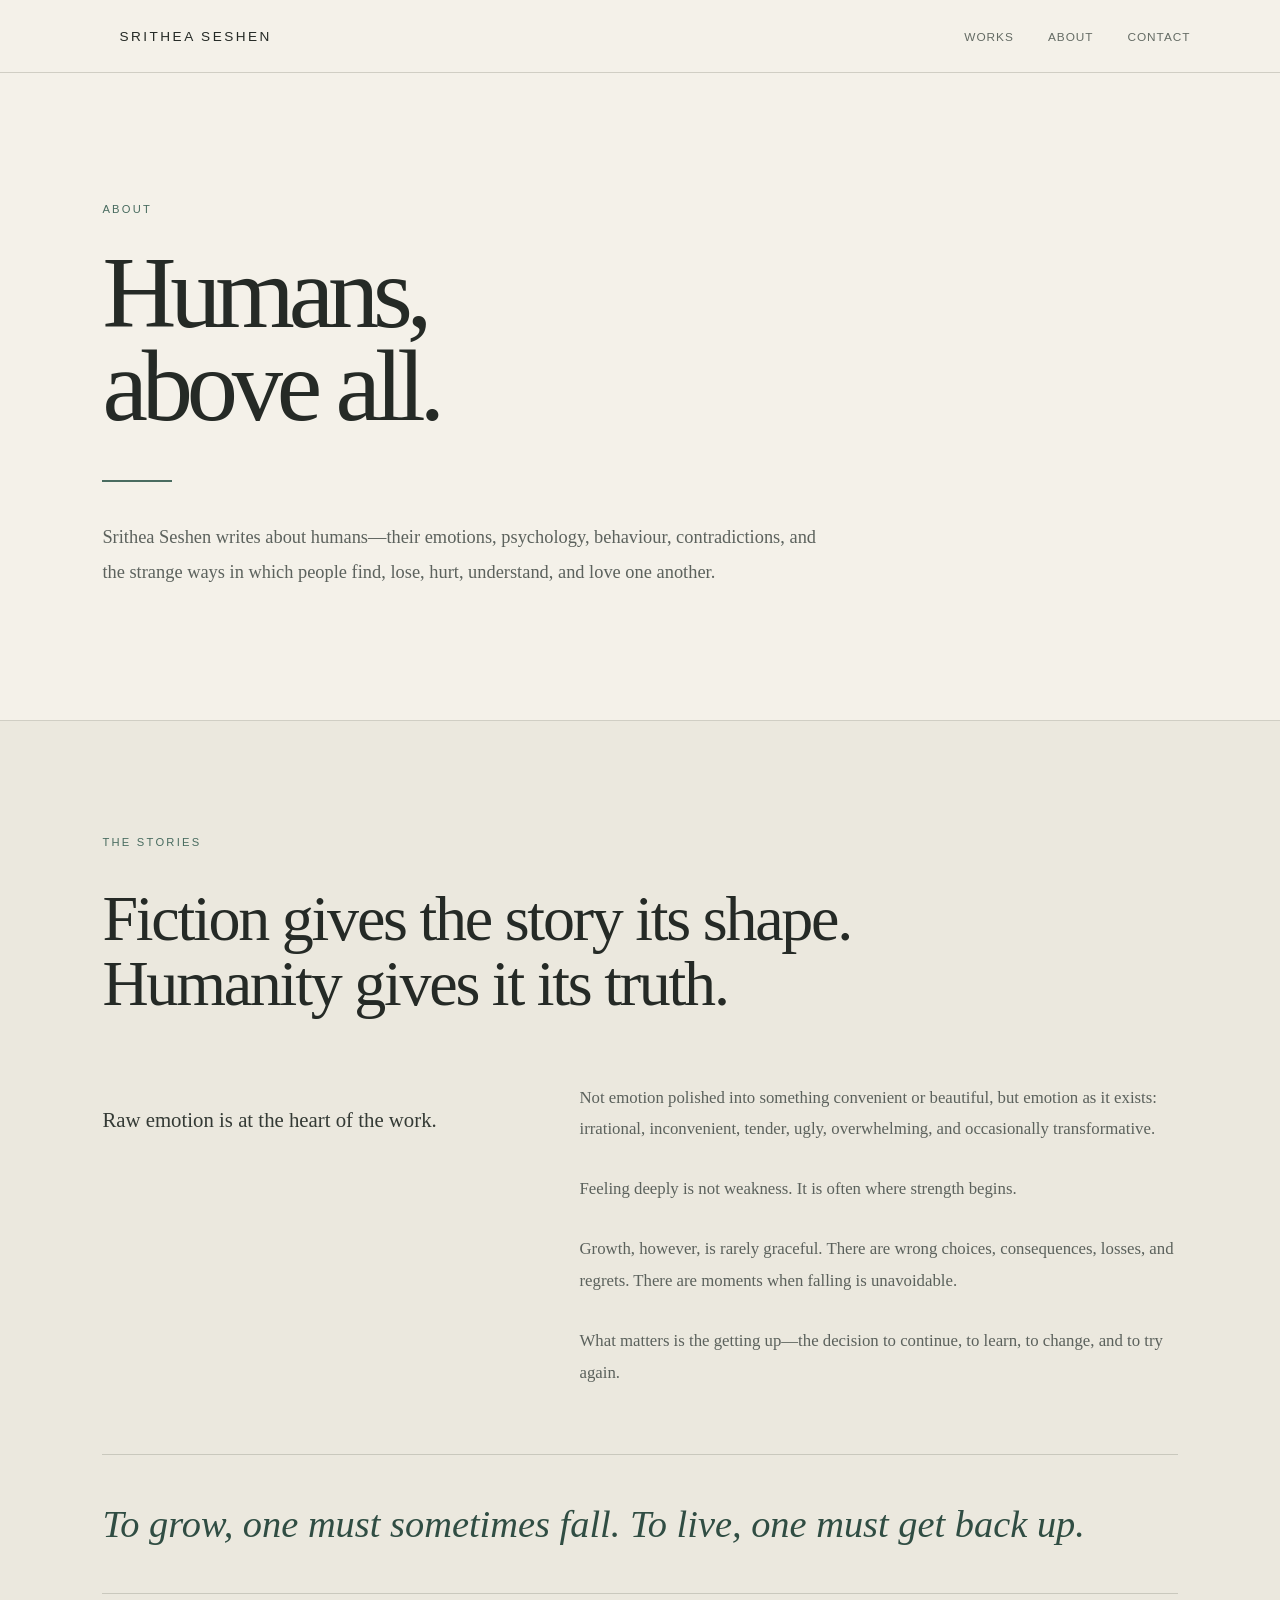
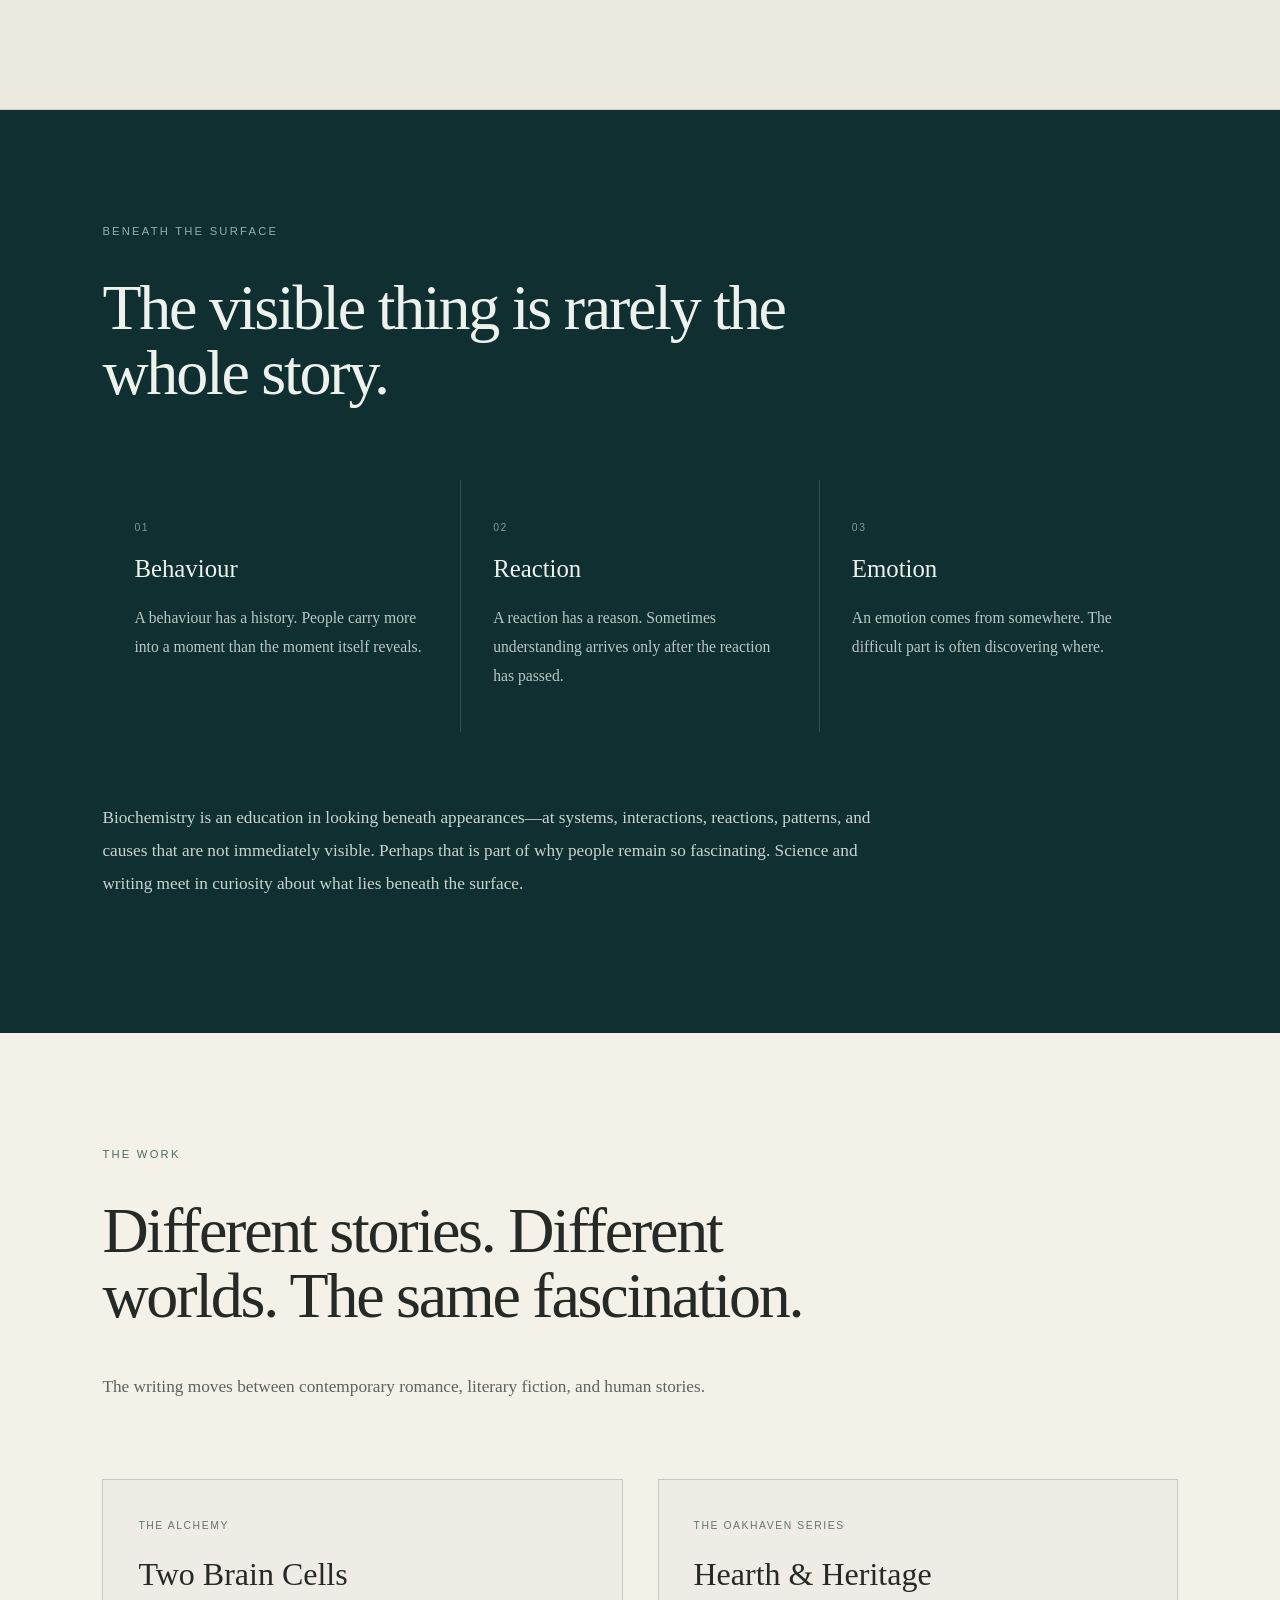
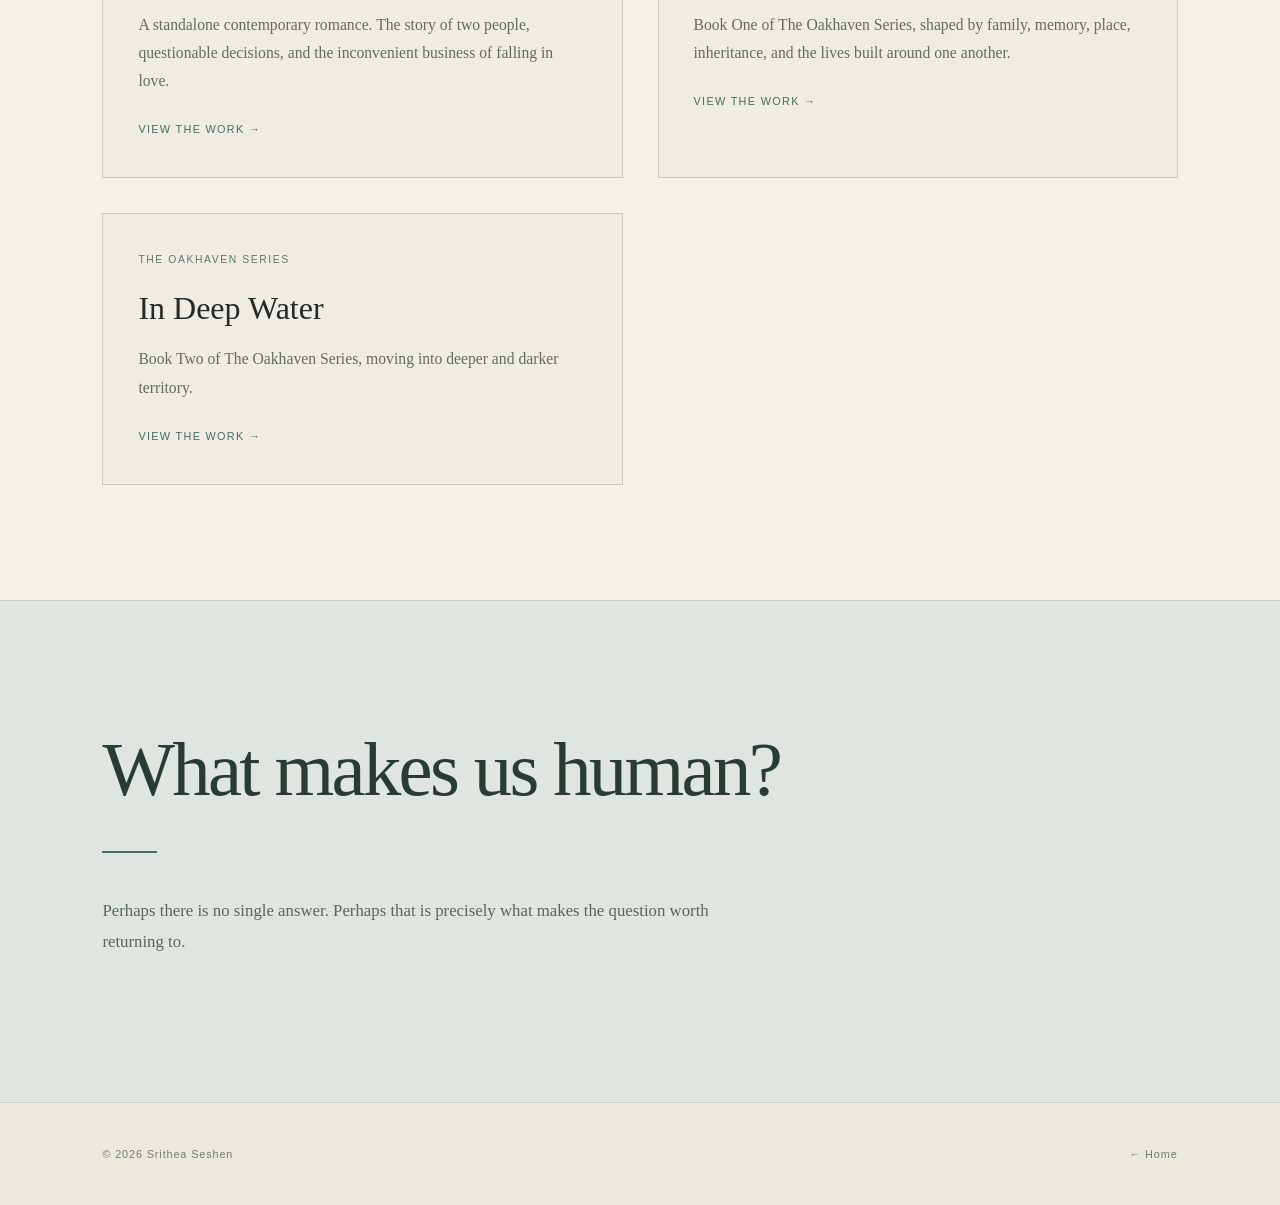
==== about.html @ bc5114ca "Create about.html" ====
<!DOCTYPE html>
<html lang="en">

<head>

    <meta charset="UTF-8">

    <meta
        name="viewport"
        content="width=device-width, initial-scale=1.0"
    >

    <title>About — Srithea Seshen</title>

    <meta
        name="description"
        content="About Srithea Seshen — writing about humans, emotion, psychology, behaviour, and the stories beneath the surface."
    >

    <style>

        * {
            box-sizing: border-box;
        }


        html {
            scroll-behavior: smooth;
        }


        body {
            margin: 0;

            background: #f4f1e9;

            color: #252a26;

            font-family:
                Georgia,
                "Times New Roman",
                serif;
        }


        a {
            color: inherit;
        }



        /* =========================
           NAVIGATION
        ========================= */

        nav {

            padding:
                27px 7%;

            display:
                flex;

            justify-content:
                space-between;

            align-items:
                center;

            border-bottom:
                1px solid #d0cec4;

            background:
                #f4f1e9;

            position:
                relative;

            z-index:
                10;
        }


        .logo {

            font-family:
                Arial,
                Helvetica,
                sans-serif;

            font-size:
                0.85rem;

            letter-spacing:
                0.18em;

            text-transform:
                uppercase;

            text-decoration:
                none;

            color:
                #252a26;
        }


        nav a {

            margin-left:
                30px;

            font-family:
                Arial,
                Helvetica,
                sans-serif;

            font-size:
                0.74rem;

            letter-spacing:
                0.08em;

            text-transform:
                uppercase;

            text-decoration:
                none;

            color:
                #646b64;

            transition:
                color 0.25s ease;
        }


        nav a:hover {

            color:
                #315c50;
        }



        /* =========================
           INTRODUCTION
        ========================= */

        .intro {

            min-height:
                72vh;

            display:
                flex;

            align-items:
                center;

            padding:
                100px 8%;

            border-bottom:
                1px solid #d0cec4;
        }


        .intro-inner {

            max-width:
                1050px;
        }


        .eyebrow {

            margin:
                0 0 32px;

            font-family:
                Arial,
                Helvetica,
                sans-serif;

            font-size:
                0.7rem;

            letter-spacing:
                0.2em;

            text-transform:
                uppercase;

            color:
                #496c60;
        }


        h1 {

            margin:
                0;

            max-width:
                950px;

            font-size:
                clamp(
                    4rem,
                    8vw,
                    8rem
                );

            line-height:
                0.9;

            font-weight:
                400;

            letter-spacing:
                -0.06em;

            color:
                #252a26;
        }


        .intro-rule {

            width:
                70px;

            height:
                2px;

            margin:
                48px 0 38px;

            background:
                #496c60;
        }


        .intro-text {

            max-width:
                720px;

            margin:
                0;

            font-size:
                1.15rem;

            line-height:
                1.9;

            color:
                #5c625d;
        }



        /* =========================
           GENERAL SECTIONS
        ========================= */

        section {

            padding:
                115px 8%;
        }


        .section-label {

            margin-bottom:
                38px;

            font-family:
                Arial,
                Helvetica,
                sans-serif;

            font-size:
                0.7rem;

            letter-spacing:
                0.2em;

            text-transform:
                uppercase;

            color:
                #496c60;
        }


        section h2 {

            margin:
                0;

            max-width:
                800px;

            font-size:
                clamp(
                    2.4rem,
                    5vw,
                    4.8rem
                );

            line-height:
                1.02;

            font-weight:
                400;

            letter-spacing:
                -0.035em;
        }



        /* =========================
           THE STORIES
        ========================= */

        .stories {

            background:
                #ebe8de;

            border-bottom:
                1px solid #d0cec4;
        }


        .stories-grid {

            display:
                grid;

            grid-template-columns:
                0.75fr 1.25fr;

            gap:
                11%;

            margin-top:
                65px;
        }


        .stories-lead {

            font-size:
                1.3rem;

            line-height:
                1.7;

            color:
                #343a35;
        }


        .stories-body p {

            max-width:
                700px;

            margin:
                0 0 28px;

            font-size:
                1.05rem;

            line-height:
                1.9;

            color:
                #5b615c;
        }


        .stories-body p:last-child {

            margin-bottom:
                0;
        }


        .statement {

            margin-top:
                65px;

            padding:
                45px 0;

            border-top:
                1px solid #c9c8bd;

            border-bottom:
                1px solid #c9c8bd;

            font-size:
                clamp(
                    1.8rem,
                    3vw,
                    3rem
                );

            line-height:
                1.25;

            font-style:
                italic;

            color:
                #304d43;
        }



        /* =========================
           BENEATH THE SURFACE
        ========================= */

        .surface {

            background:
                #102f31;

            color:
                #e9efea;
        }


        .surface .section-label {

            color:
                #8fb3a9;
        }


        .surface h2 {

            color:
                #edf2ed;
        }


        .surface-grid {

            display:
                grid;

            grid-template-columns:
                repeat(
                    3,
                    1fr
                );

            gap:
                1px;

            margin-top:
                75px;

            background:
                #315352;
        }


        .surface-card {

            padding:
                42px 32px;

            background:
                #102f31;
        }


        .surface-number {

            display:
                block;

            margin-bottom:
                22px;

            font-family:
                Arial,
                Helvetica,
                sans-serif;

            font-size:
                0.65rem;

            letter-spacing:
                0.15em;

            color:
                #789d95;
        }


        .surface-card h3 {

            margin:
                0 0 20px;

            font-size:
                1.55rem;

            font-weight:
                400;

            color:
                #edf2ed;
        }


        .surface-card p {

            margin:
                0;

            font-size:
                0.98rem;

            line-height:
                1.85;

            color:
                #b8c8c4;
        }


        .surface-conclusion {

            max-width:
                800px;

            margin-top:
                70px;

            font-size:
                1.08rem;

            line-height:
                1.9;

            color:
                #c8d4d1;
        }



        /* =========================
           THE WORK
        ========================= */

        .work {

            background:
                #f4f1e9;
        }


        .work-intro {

            max-width:
                720px;

            margin-top:
                42px;

            font-size:
                1.08rem;

            line-height:
                1.9;

            color:
                #5c625d;
        }


        .work-grid {

            display:
                grid;

            grid-template-columns:
                repeat(
                    2,
                    1fr
                );

            gap:
                35px;

            margin-top:
                75px;
        }


        .work-card {

            padding:
                40px 35px;

            border:
                1px solid #cbc9be;

            background:
                #eeece4;

            transition:
                transform 0.3s ease,
                border-color 0.3s ease;
        }


        .work-card:hover {

            transform:
                translateY(-3px);

            border-color:
                #82978d;
        }


        .work-card .label {

            margin-bottom:
                25px;

            font-family:
                Arial,
                Helvetica,
                sans-serif;

            font-size:
                0.65rem;

            letter-spacing:
                0.15em;

            text-transform:
                uppercase;

            color:
                #60776e;
        }


        .work-card h3 {

            margin:
                0 0 18px;

            font-size:
                2rem;

            font-weight:
                400;
        }


        .work-card p {

            margin:
                0;

            font-size:
                0.98rem;

            line-height:
                1.8;

            color:
                #656a64;
        }


        .work-card a {

            display:
                inline-block;

            margin-top:
                28px;

            font-family:
                Arial,
                Helvetica,
                sans-serif;

            font-size:
                0.68rem;

            letter-spacing:
                0.12em;

            text-transform:
                uppercase;

            text-decoration:
                none;

            color:
                #496c60;

            transition:
                color 0.25s ease;
        }


        .work-card a:hover {

            color:
                #253e36;
        }



        /* =========================
           CLOSING
        ========================= */

        .closing {

            padding:
                130px 8% 145px;

            background:
                #dfe5df;

            border-top:
                1px solid #c8cec7;
        }


        .closing-inner {

            max-width:
                900px;
        }


        .closing h2 {

            font-size:
                clamp(
                    2.7rem,
                    6vw,
                    5.7rem
                );

            color:
                #293b33;
        }


        .closing-rule {

            width:
                55px;

            height:
                2px;

            margin:
                42px 0;
            
            background:
                #496c60;
        }


        .closing p {

            max-width:
                650px;

            margin:
                0;

            font-size:
                1.05rem;

            line-height:
                1.85;

            color:
                #59655e;
        }



        /* =========================
           FOOTER
        ========================= */

        footer {

            padding:
                45px 8%;

            display:
                flex;

            justify-content:
                space-between;

            align-items:
                center;

            border-top:
                1px solid #c8cec7;

            background:
                #ebe8de;

            font-family:
                Arial,
                Helvetica,
                sans-serif;

            font-size:
                0.68rem;

            letter-spacing:
                0.08em;

            color:
                #747a73;
        }


        footer a {

            text-decoration:
                none;

            color:
                #747a73;

            transition:
                color 0.25s ease;
        }


        footer a:hover {

            color:
                #315c50;
        }



        /* =========================
           MOBILE
        ========================= */

        @media (max-width: 850px) {

            nav {

                padding:
                    23px 6%;
            }


            nav a {

                margin-left:
                    15px;

                font-size:
                    0.68rem;
            }


            .intro {

                min-height:
                    65vh;

                padding:
                    80px 7%;
            }


            section {

                padding:
                    85px 7%;
            }


            .stories-grid {

                grid-template-columns:
                    1fr;

                gap:
                    45px;

                margin-top:
                    50px;
            }


            .surface-grid {

                grid-template-columns:
                    1fr;
            }


            .surface-card {

                padding:
                    35px 28px;
            }


            .work-grid {

                grid-template-columns:
                    1fr;

                margin-top:
                    55px;
            }


            .closing {

                padding:
                    90px 7% 100px;
            }


            footer {

                padding:
                    35px 7%;

                flex-direction:
                    column;

                align-items:
                    flex-start;

                gap:
                    12px;
            }
        }


        @media (max-width: 520px) {

            nav {

                flex-direction:
                    column;

                align-items:
                    flex-start;

                gap:
                    18px;
            }


            nav div:last-child {

                display:
                    flex;

                flex-wrap:
                    wrap;

                gap:
                    12px;
            }


            nav a {

                margin-left:
                    0;

                margin-right:
                    12px;
            }


            h1 {

                font-size:
                    clamp(
                        3.8rem,
                        16vw,
                        6rem
                    );
            }


            .statement {

                font-size:
                    1.65rem;
            }
        }

    </style>

</head>


<body>


    <!-- NAVIGATION -->

    <nav>

        <a
            class="logo"
            href="index.html"
        >
            Srithea Seshen
        </a>


        <div>

            <a href="index.html#works">
                Works
            </a>

            <a href="about.html">
                About
            </a>

            <a href="index.html#contact">
                Contact
            </a>

        </div>

    </nav>



    <main>


        <!-- INTRODUCTION -->

        <section class="intro">

            <div class="intro-inner">

                <p class="eyebrow">
                    About
                </p>


                <h1>
                    Humans,<br>
                    above all.
                </h1>


                <div class="intro-rule"></div>


                <p class="intro-text">
                    Srithea Seshen writes about humans—their
                    emotions, psychology, behaviour, contradictions,
                    and the strange ways in which people find,
                    lose, hurt, understand, and love one another.
                </p>

            </div>

        </section>



        <!-- THE STORIES -->

        <section class="stories">

            <div class="section-label">
                The Stories
            </div>


            <h2>
                Fiction gives the story
                its shape. Humanity gives
                it its truth.
            </h2>


            <div class="stories-grid">


                <div class="stories-lead">

                    <p>
                        Raw emotion is at the heart
                        of the work.
                    </p>

                </div>


                <div class="stories-body">

                    <p>
                        Not emotion polished into something
                        convenient or beautiful, but emotion
                        as it exists: irrational, inconvenient,
                        tender, ugly, overwhelming, and
                        occasionally transformative.
                    </p>


                    <p>
                        Feeling deeply is not weakness.
                        It is often where strength begins.
                    </p>


                    <p>
                        Growth, however, is rarely graceful.
                        There are wrong choices, consequences,
                        losses, and regrets. There are moments
                        when falling is unavoidable.
                    </p>


                    <p>
                        What matters is the getting up—the
                        decision to continue, to learn, to change,
                        and to try again.
                    </p>

                </div>

            </div>


            <div class="statement">

                To grow, one must sometimes fall.
                To live, one must get back up.

            </div>

        </section>



        <!-- BENEATH THE SURFACE -->

        <section class="surface">

            <div class="section-label">
                Beneath the Surface
            </div>


            <h2>
                The visible thing is rarely
                the whole story.
            </h2>


            <div class="surface-grid">


                <div class="surface-card">

                    <span class="surface-number">
                        01
                    </span>


                    <h3>
                        Behaviour
                    </h3>


                    <p>
                        A behaviour has a history.
                        People carry more into a moment
                        than the moment itself reveals.
                    </p>

                </div>



                <div class="surface-card">

                    <span class="surface-number">
                        02
                    </span>


                    <h3>
                        Reaction
                    </h3>


                    <p>
                        A reaction has a reason.
                        Sometimes understanding arrives
                        only after the reaction has passed.
                    </p>

                </div>



                <div class="surface-card">

                    <span class="surface-number">
                        03
                    </span>


                    <h3>
                        Emotion
                    </h3>


                    <p>
                        An emotion comes from somewhere.
                        The difficult part is often discovering
                        where.
                    </p>

                </div>

            </div>


            <p class="surface-conclusion">

                Biochemistry is an education in looking beneath
                appearances—at systems, interactions, reactions,
                patterns, and causes that are not immediately visible.
                Perhaps that is part of why people remain so fascinating.

                Science and writing meet in curiosity about what lies
                beneath the surface.

            </p>

        </section>



        <!-- THE WORK -->

        <section class="work">

            <div class="section-label">
                The Work
            </div>


            <h2>
                Different stories.
                Different worlds.
                The same fascination.
            </h2>


            <p class="work-intro">

                The writing moves between contemporary romance,
                literary fiction, and human stories.

            </p>


            <div class="work-grid">


                <article class="work-card">

                    <div class="label">
                        The Alchemy
                    </div>


                    <h3>
                        Two Brain Cells
                    </h3>


                    <p>
                        A standalone contemporary romance.
                        The story of two people, questionable
                        decisions, and the inconvenient business
                        of falling in love.
                    </p>


                    <a href="two-brain-cells.html">
                        View the work →
                    </a>

                </article>



                <article class="work-card">

                    <div class="label">
                        The Oakhaven Series
                    </div>


                    <h3>
                        Hearth &amp; Heritage
                    </h3>


                    <p>
                        Book One of The Oakhaven Series,
                        shaped by family, memory, place,
                        inheritance, and the lives built
                        around one another.
                    </p>


                    <a href="hearth-and-heritage.html">
                        View the work →
                    </a>

                </article>



                <article class="work-card">

                    <div class="label">
                        The Oakhaven Series
                    </div>


                    <h3>
                        In Deep Water
                    </h3>


                    <p>
                        Book Two of The Oakhaven Series,
                        moving into deeper and darker
                        territory.
                    </p>


                    <a href="in-deep-water.html">
                        View the work →
                    </a>

                </article>


            </div>

        </section>



        <!-- CLOSING -->

        <section class="closing">

            <div class="closing-inner">

                <h2>
                    What makes us human?
                </h2>


                <div class="closing-rule"></div>


                <p>
                    Perhaps there is no single answer.
                    Perhaps that is precisely what makes
                    the question worth returning to.
                </p>

            </div>

        </section>

    </main>



    <!-- FOOTER -->

    <footer>

        <span>
            © 2026 Srithea Seshen
        </span>


        <a href="index.html">
            ← Home
        </a>

    </footer>


</body>

</html>
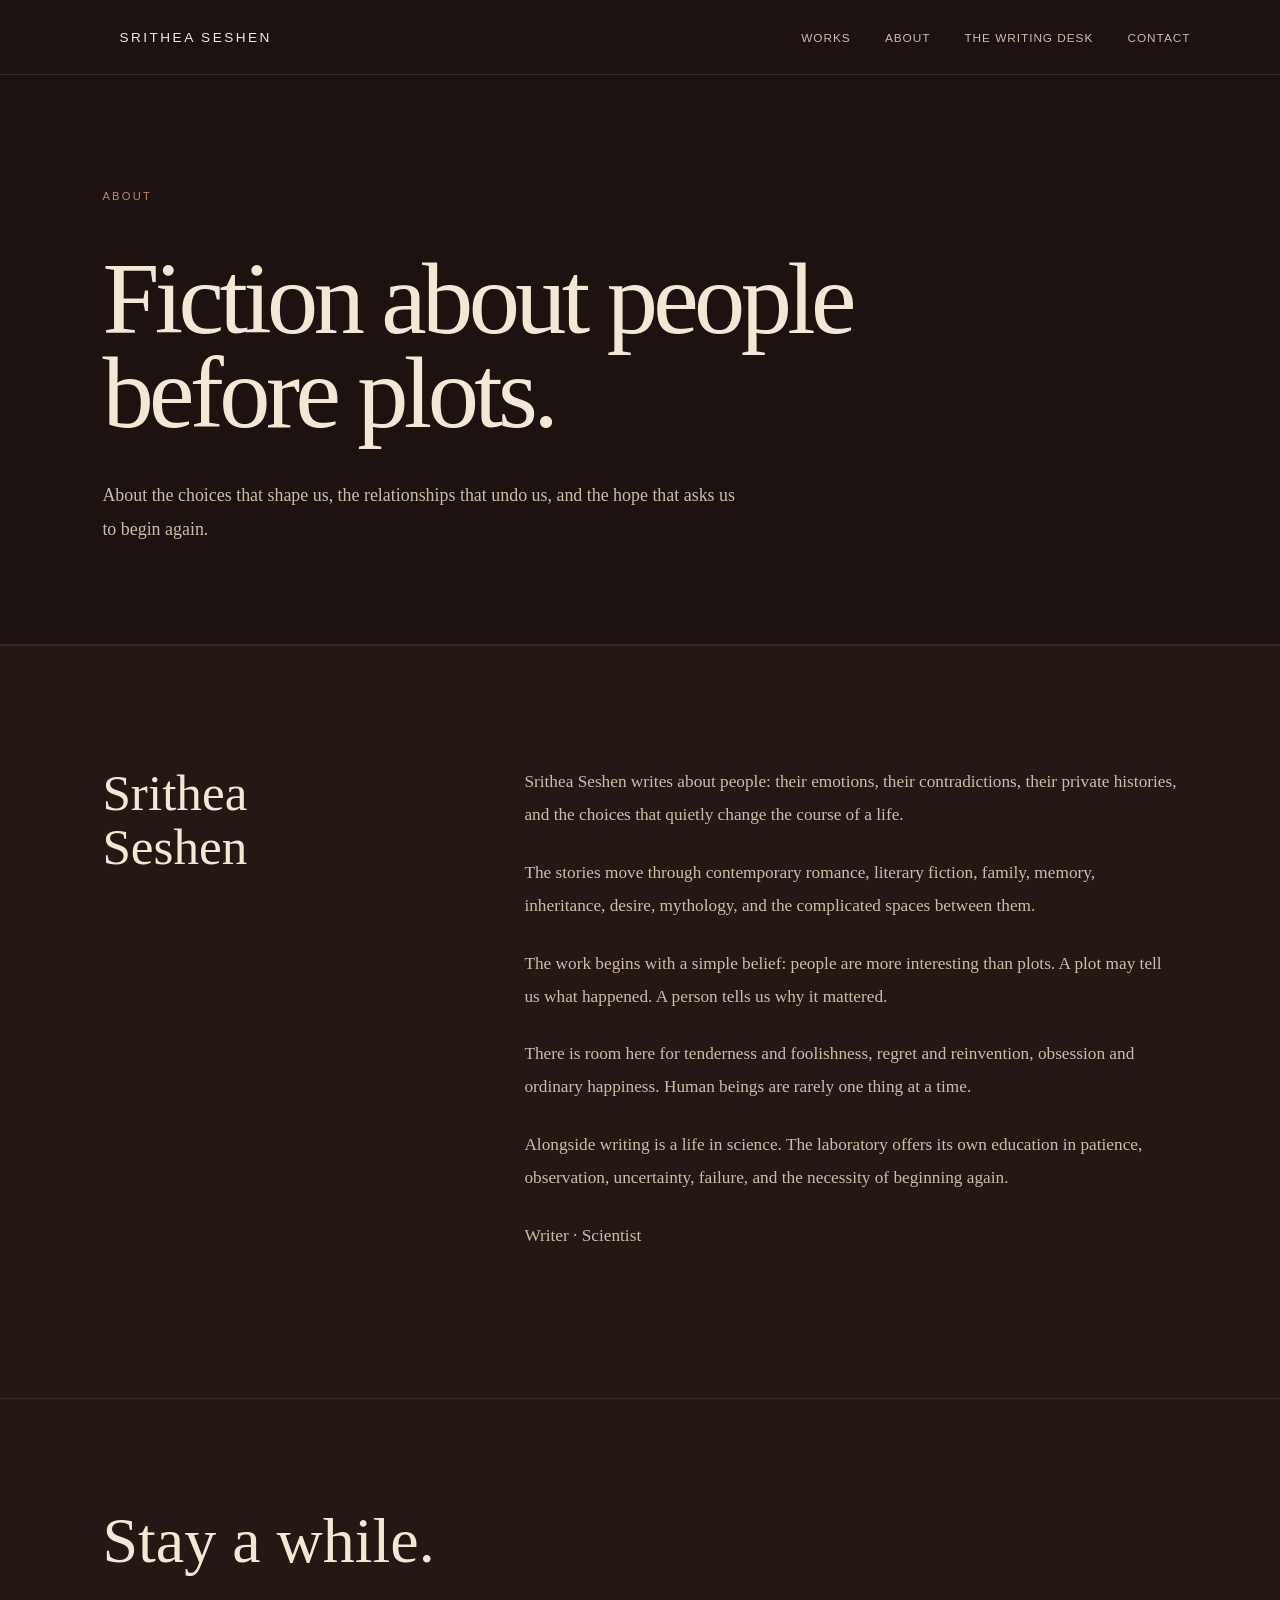
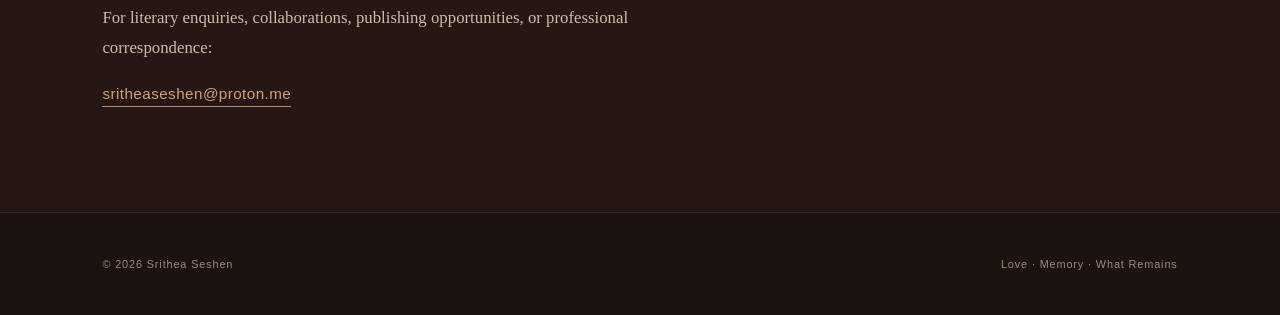
==== commit 0b6d5456: "Update about.html" ====
--- a/about.html
+++ b/about.html
@@ -10,1021 +10,17 @@
         content="width=device-width, initial-scale=1.0"
     >
 
-    <title>About — Srithea Seshen</title>
+    <title>About · Srithea Seshen</title>
 
     <meta
         name="description"
-        content="About Srithea Seshen — writing about humans, emotion, psychology, behaviour, and the stories beneath the surface."
+        content="About Srithea Seshen — writer and scientist interested in people, emotions, relationships, memory, and the stories we make from them."
     >
 
-    <style>
-
-        * {
-            box-sizing: border-box;
-        }
-
-
-        html {
-            scroll-behavior: smooth;
-        }
-
-
-        body {
-            margin: 0;
-
-            background: #f4f1e9;
-
-            color: #252a26;
-
-            font-family:
-                Georgia,
-                "Times New Roman",
-                serif;
-        }
-
-
-        a {
-            color: inherit;
-        }
-
-
-
-        /* =========================
-           NAVIGATION
-        ========================= */
-
-        nav {
-
-            padding:
-                27px 7%;
-
-            display:
-                flex;
-
-            justify-content:
-                space-between;
-
-            align-items:
-                center;
-
-            border-bottom:
-                1px solid #d0cec4;
-
-            background:
-                #f4f1e9;
-
-            position:
-                relative;
-
-            z-index:
-                10;
-        }
-
-
-        .logo {
-
-            font-family:
-                Arial,
-                Helvetica,
-                sans-serif;
-
-            font-size:
-                0.85rem;
-
-            letter-spacing:
-                0.18em;
-
-            text-transform:
-                uppercase;
-
-            text-decoration:
-                none;
-
-            color:
-                #252a26;
-        }
-
-
-        nav a {
-
-            margin-left:
-                30px;
-
-            font-family:
-                Arial,
-                Helvetica,
-                sans-serif;
-
-            font-size:
-                0.74rem;
-
-            letter-spacing:
-                0.08em;
-
-            text-transform:
-                uppercase;
-
-            text-decoration:
-                none;
-
-            color:
-                #646b64;
-
-            transition:
-                color 0.25s ease;
-        }
-
-
-        nav a:hover {
-
-            color:
-                #315c50;
-        }
-
-
-
-        /* =========================
-           INTRODUCTION
-        ========================= */
-
-        .intro {
-
-            min-height:
-                72vh;
-
-            display:
-                flex;
-
-            align-items:
-                center;
-
-            padding:
-                100px 8%;
-
-            border-bottom:
-                1px solid #d0cec4;
-        }
-
-
-        .intro-inner {
-
-            max-width:
-                1050px;
-        }
-
-
-        .eyebrow {
-
-            margin:
-                0 0 32px;
-
-            font-family:
-                Arial,
-                Helvetica,
-                sans-serif;
-
-            font-size:
-                0.7rem;
-
-            letter-spacing:
-                0.2em;
-
-            text-transform:
-                uppercase;
-
-            color:
-                #496c60;
-        }
-
-
-        h1 {
-
-            margin:
-                0;
-
-            max-width:
-                950px;
-
-            font-size:
-                clamp(
-                    4rem,
-                    8vw,
-                    8rem
-                );
-
-            line-height:
-                0.9;
-
-            font-weight:
-                400;
-
-            letter-spacing:
-                -0.06em;
-
-            color:
-                #252a26;
-        }
-
-
-        .intro-rule {
-
-            width:
-                70px;
-
-            height:
-                2px;
-
-            margin:
-                48px 0 38px;
-
-            background:
-                #496c60;
-        }
-
-
-        .intro-text {
-
-            max-width:
-                720px;
-
-            margin:
-                0;
-
-            font-size:
-                1.15rem;
-
-            line-height:
-                1.9;
-
-            color:
-                #5c625d;
-        }
-
-
-
-        /* =========================
-           GENERAL SECTIONS
-        ========================= */
-
-        section {
-
-            padding:
-                115px 8%;
-        }
-
-
-        .section-label {
-
-            margin-bottom:
-                38px;
-
-            font-family:
-                Arial,
-                Helvetica,
-                sans-serif;
-
-            font-size:
-                0.7rem;
-
-            letter-spacing:
-                0.2em;
-
-            text-transform:
-                uppercase;
-
-            color:
-                #496c60;
-        }
-
-
-        section h2 {
-
-            margin:
-                0;
-
-            max-width:
-                800px;
-
-            font-size:
-                clamp(
-                    2.4rem,
-                    5vw,
-                    4.8rem
-                );
-
-            line-height:
-                1.02;
-
-            font-weight:
-                400;
-
-            letter-spacing:
-                -0.035em;
-        }
-
-
-
-        /* =========================
-           THE STORIES
-        ========================= */
-
-        .stories {
-
-            background:
-                #ebe8de;
-
-            border-bottom:
-                1px solid #d0cec4;
-        }
-
-
-        .stories-grid {
-
-            display:
-                grid;
-
-            grid-template-columns:
-                0.75fr 1.25fr;
-
-            gap:
-                11%;
-
-            margin-top:
-                65px;
-        }
-
-
-        .stories-lead {
-
-            font-size:
-                1.3rem;
-
-            line-height:
-                1.7;
-
-            color:
-                #343a35;
-        }
-
-
-        .stories-body p {
-
-            max-width:
-                700px;
-
-            margin:
-                0 0 28px;
-
-            font-size:
-                1.05rem;
-
-            line-height:
-                1.9;
-
-            color:
-                #5b615c;
-        }
-
-
-        .stories-body p:last-child {
-
-            margin-bottom:
-                0;
-        }
-
-
-        .statement {
-
-            margin-top:
-                65px;
-
-            padding:
-                45px 0;
-
-            border-top:
-                1px solid #c9c8bd;
-
-            border-bottom:
-                1px solid #c9c8bd;
-
-            font-size:
-                clamp(
-                    1.8rem,
-                    3vw,
-                    3rem
-                );
-
-            line-height:
-                1.25;
-
-            font-style:
-                italic;
-
-            color:
-                #304d43;
-        }
-
-
-
-        /* =========================
-           BENEATH THE SURFACE
-        ========================= */
-
-        .surface {
-
-            background:
-                #102f31;
-
-            color:
-                #e9efea;
-        }
-
-
-        .surface .section-label {
-
-            color:
-                #8fb3a9;
-        }
-
-
-        .surface h2 {
-
-            color:
-                #edf2ed;
-        }
-
-
-        .surface-grid {
-
-            display:
-                grid;
-
-            grid-template-columns:
-                repeat(
-                    3,
-                    1fr
-                );
-
-            gap:
-                1px;
-
-            margin-top:
-                75px;
-
-            background:
-                #315352;
-        }
-
-
-        .surface-card {
-
-            padding:
-                42px 32px;
-
-            background:
-                #102f31;
-        }
-
-
-        .surface-number {
-
-            display:
-                block;
-
-            margin-bottom:
-                22px;
-
-            font-family:
-                Arial,
-                Helvetica,
-                sans-serif;
-
-            font-size:
-                0.65rem;
-
-            letter-spacing:
-                0.15em;
-
-            color:
-                #789d95;
-        }
-
-
-        .surface-card h3 {
-
-            margin:
-                0 0 20px;
-
-            font-size:
-                1.55rem;
-
-            font-weight:
-                400;
-
-            color:
-                #edf2ed;
-        }
-
-
-        .surface-card p {
-
-            margin:
-                0;
-
-            font-size:
-                0.98rem;
-
-            line-height:
-                1.85;
-
-            color:
-                #b8c8c4;
-        }
-
-
-        .surface-conclusion {
-
-            max-width:
-                800px;
-
-            margin-top:
-                70px;
-
-            font-size:
-                1.08rem;
-
-            line-height:
-                1.9;
-
-            color:
-                #c8d4d1;
-        }
-
-
-
-        /* =========================
-           THE WORK
-        ========================= */
-
-        .work {
-
-            background:
-                #f4f1e9;
-        }
-
-
-        .work-intro {
-
-            max-width:
-                720px;
-
-            margin-top:
-                42px;
-
-            font-size:
-                1.08rem;
-
-            line-height:
-                1.9;
-
-            color:
-                #5c625d;
-        }
-
-
-        .work-grid {
-
-            display:
-                grid;
-
-            grid-template-columns:
-                repeat(
-                    2,
-                    1fr
-                );
-
-            gap:
-                35px;
-
-            margin-top:
-                75px;
-        }
-
-
-        .work-card {
-
-            padding:
-                40px 35px;
-
-            border:
-                1px solid #cbc9be;
-
-            background:
-                #eeece4;
-
-            transition:
-                transform 0.3s ease,
-                border-color 0.3s ease;
-        }
-
-
-        .work-card:hover {
-
-            transform:
-                translateY(-3px);
-
-            border-color:
-                #82978d;
-        }
-
-
-        .work-card .label {
-
-            margin-bottom:
-                25px;
-
-            font-family:
-                Arial,
-                Helvetica,
-                sans-serif;
-
-            font-size:
-                0.65rem;
-
-            letter-spacing:
-                0.15em;
-
-            text-transform:
-                uppercase;
-
-            color:
-                #60776e;
-        }
-
-
-        .work-card h3 {
-
-            margin:
-                0 0 18px;
-
-            font-size:
-                2rem;
-
-            font-weight:
-                400;
-        }
-
-
-        .work-card p {
-
-            margin:
-                0;
-
-            font-size:
-                0.98rem;
-
-            line-height:
-                1.8;
-
-            color:
-                #656a64;
-        }
-
-
-        .work-card a {
-
-            display:
-                inline-block;
-
-            margin-top:
-                28px;
-
-            font-family:
-                Arial,
-                Helvetica,
-                sans-serif;
-
-            font-size:
-                0.68rem;
-
-            letter-spacing:
-                0.12em;
-
-            text-transform:
-                uppercase;
-
-            text-decoration:
-                none;
-
-            color:
-                #496c60;
-
-            transition:
-                color 0.25s ease;
-        }
-
-
-        .work-card a:hover {
-
-            color:
-                #253e36;
-        }
-
-
-
-        /* =========================
-           CLOSING
-        ========================= */
-
-        .closing {
-
-            padding:
-                130px 8% 145px;
-
-            background:
-                #dfe5df;
-
-            border-top:
-                1px solid #c8cec7;
-        }
-
-
-        .closing-inner {
-
-            max-width:
-                900px;
-        }
-
-
-        .closing h2 {
-
-            font-size:
-                clamp(
-                    2.7rem,
-                    6vw,
-                    5.7rem
-                );
-
-            color:
-                #293b33;
-        }
-
-
-        .closing-rule {
-
-            width:
-                55px;
-
-            height:
-                2px;
-
-            margin:
-                42px 0;
-            
-            background:
-                #496c60;
-        }
-
-
-        .closing p {
-
-            max-width:
-                650px;
-
-            margin:
-                0;
-
-            font-size:
-                1.05rem;
-
-            line-height:
-                1.85;
-
-            color:
-                #59655e;
-        }
-
-
-
-        /* =========================
-           FOOTER
-        ========================= */
-
-        footer {
-
-            padding:
-                45px 8%;
-
-            display:
-                flex;
-
-            justify-content:
-                space-between;
-
-            align-items:
-                center;
-
-            border-top:
-                1px solid #c8cec7;
-
-            background:
-                #ebe8de;
-
-            font-family:
-                Arial,
-                Helvetica,
-                sans-serif;
-
-            font-size:
-                0.68rem;
-
-            letter-spacing:
-                0.08em;
-
-            color:
-                #747a73;
-        }
-
-
-        footer a {
-
-            text-decoration:
-                none;
-
-            color:
-                #747a73;
-
-            transition:
-                color 0.25s ease;
-        }
-
-
-        footer a:hover {
-
-            color:
-                #315c50;
-        }
-
-
-
-        /* =========================
-           MOBILE
-        ========================= */
-
-        @media (max-width: 850px) {
-
-            nav {
-
-                padding:
-                    23px 6%;
-            }
-
-
-            nav a {
-
-                margin-left:
-                    15px;
-
-                font-size:
-                    0.68rem;
-            }
-
-
-            .intro {
-
-                min-height:
-                    65vh;
-
-                padding:
-                    80px 7%;
-            }
-
-
-            section {
-
-                padding:
-                    85px 7%;
-            }
-
-
-            .stories-grid {
-
-                grid-template-columns:
-                    1fr;
-
-                gap:
-                    45px;
-
-                margin-top:
-                    50px;
-            }
-
-
-            .surface-grid {
-
-                grid-template-columns:
-                    1fr;
-            }
-
-
-            .surface-card {
-
-                padding:
-                    35px 28px;
-            }
-
-
-            .work-grid {
-
-                grid-template-columns:
-                    1fr;
-
-                margin-top:
-                    55px;
-            }
-
-
-            .closing {
-
-                padding:
-                    90px 7% 100px;
-            }
-
-
-            footer {
-
-                padding:
-                    35px 7%;
-
-                flex-direction:
-                    column;
-
-                align-items:
-                    flex-start;
-
-                gap:
-                    12px;
-            }
-        }
-
-
-        @media (max-width: 520px) {
-
-            nav {
-
-                flex-direction:
-                    column;
-
-                align-items:
-                    flex-start;
-
-                gap:
-                    18px;
-            }
-
-
-            nav div:last-child {
-
-                display:
-                    flex;
-
-                flex-wrap:
-                    wrap;
-
-                gap:
-                    12px;
-            }
-
-
-            nav a {
-
-                margin-left:
-                    0;
-
-                margin-right:
-                    12px;
-            }
-
-
-            h1 {
-
-                font-size:
-                    clamp(
-                        3.8rem,
-                        16vw,
-                        6rem
-                    );
-            }
-
-
-            .statement {
-
-                font-size:
-                    1.65rem;
-            }
-        }
-
-    </style>
+    <link
+        rel="stylesheet"
+        href="style.css"
+    >
 
 </head>
 
@@ -1032,7 +28,9 @@
 <body>
 
 
-    <!-- NAVIGATION -->
+    <!-- =========================
+         NAVIGATION
+         ========================= -->
 
     <nav>
 
@@ -1043,7 +41,6 @@
             Srithea Seshen
         </a>
 
-
         <div>
 
             <a href="index.html#works">
@@ -1054,7 +51,11 @@
                 About
             </a>
 
-            <a href="index.html#contact">
+            <a href="writing-desk.html">
+                The Writing Desk
+            </a>
+
+            <a href="contact.html">
                 Contact
             </a>
 
@@ -1067,360 +68,132 @@
     <main>
 
 
-        <!-- INTRODUCTION -->
-
-        <section class="intro">
-
-            <div class="intro-inner">
-
-                <p class="eyebrow">
-                    About
-                </p>
-
-
-                <h1>
-                    Humans,<br>
-                    above all.
-                </h1>
-
-
-                <div class="intro-rule"></div>
-
-
-                <p class="intro-text">
-                    Srithea Seshen writes about humans—their
-                    emotions, psychology, behaviour, contradictions,
-                    and the strange ways in which people find,
-                    lose, hurt, understand, and love one another.
-                </p>
-
+        <!-- =========================
+             ABOUT INTRO
+             ========================= -->
+
+        <section class="page-intro">
+
+            <div class="section-label">
+                About
             </div>
 
+            <h1>
+                Fiction about
+                people before plots.
+            </h1>
+
+            <p>
+                About the choices that shape us,
+                the relationships that undo us,
+                and the hope that asks us to
+                begin again.
+            </p>
+
         </section>
 
 
 
-        <!-- THE STORIES -->
-
-        <section class="stories">
-
-            <div class="section-label">
-                The Stories
+        <!-- =========================
+             ABOUT CONTENT
+             ========================= -->
+
+        <section class="about">
+
+            <div class="about-grid">
+
+                <div>
+
+                    <h2>
+                        Srithea<br>
+                        Seshen
+                    </h2>
+
+                </div>
+
+
+                <div class="about-text">
+
+                    <p>
+                        Srithea Seshen writes about people:
+                        their emotions, their contradictions,
+                        their private histories, and the choices
+                        that quietly change the course of a life.
+                    </p>
+
+                    <p>
+                        The stories move through contemporary
+                        romance, literary fiction, family,
+                        memory, inheritance, desire, mythology,
+                        and the complicated spaces between them.
+                    </p>
+
+                    <p>
+                        The work begins with a simple belief:
+                        people are more interesting than plots.
+                        A plot may tell us what happened.
+                        A person tells us why it mattered.
+                    </p>
+
+                    <p>
+                        There is room here for tenderness and
+                        foolishness, regret and reinvention,
+                        obsession and ordinary happiness.
+                        Human beings are rarely one thing at a time.
+                    </p>
+
+                    <p>
+                        Alongside writing is a life in science.
+                        The laboratory offers its own education
+                        in patience, observation, uncertainty,
+                        failure, and the necessity of beginning
+                        again.
+                    </p>
+
+                    <p>
+                        Writer · Scientist
+                    </p>
+
+                </div>
+
             </div>
 
+        </section>
+
+
+
+        <!-- =========================
+             CONTACT PREVIEW
+             ========================= -->
+
+        <section class="contact">
 
             <h2>
-                Fiction gives the story
-                its shape. Humanity gives
-                it its truth.
+                Stay a while.
             </h2>
 
-
-            <div class="stories-grid">
-
-
-                <div class="stories-lead">
-
-                    <p>
-                        Raw emotion is at the heart
-                        of the work.
-                    </p>
-
-                </div>
-
-
-                <div class="stories-body">
-
-                    <p>
-                        Not emotion polished into something
-                        convenient or beautiful, but emotion
-                        as it exists: irrational, inconvenient,
-                        tender, ugly, overwhelming, and
-                        occasionally transformative.
-                    </p>
-
-
-                    <p>
-                        Feeling deeply is not weakness.
-                        It is often where strength begins.
-                    </p>
-
-
-                    <p>
-                        Growth, however, is rarely graceful.
-                        There are wrong choices, consequences,
-                        losses, and regrets. There are moments
-                        when falling is unavoidable.
-                    </p>
-
-
-                    <p>
-                        What matters is the getting up—the
-                        decision to continue, to learn, to change,
-                        and to try again.
-                    </p>
-
-                </div>
-
-            </div>
-
-
-            <div class="statement">
-
-                To grow, one must sometimes fall.
-                To live, one must get back up.
-
-            </div>
+            <p>
+                For literary enquiries, collaborations,
+                publishing opportunities, or professional
+                correspondence:
+            </p>
+
+            <a
+                class="contact-email"
+                href="mailto:sritheaseshen@proton.me"
+            >
+                sritheaseshen@proton.me
+            </a>
 
         </section>
 
-
-
-        <!-- BENEATH THE SURFACE -->
-
-        <section class="surface">
-
-            <div class="section-label">
-                Beneath the Surface
-            </div>
-
-
-            <h2>
-                The visible thing is rarely
-                the whole story.
-            </h2>
-
-
-            <div class="surface-grid">
-
-
-                <div class="surface-card">
-
-                    <span class="surface-number">
-                        01
-                    </span>
-
-
-                    <h3>
-                        Behaviour
-                    </h3>
-
-
-                    <p>
-                        A behaviour has a history.
-                        People carry more into a moment
-                        than the moment itself reveals.
-                    </p>
-
-                </div>
-
-
-
-                <div class="surface-card">
-
-                    <span class="surface-number">
-                        02
-                    </span>
-
-
-                    <h3>
-                        Reaction
-                    </h3>
-
-
-                    <p>
-                        A reaction has a reason.
-                        Sometimes understanding arrives
-                        only after the reaction has passed.
-                    </p>
-
-                </div>
-
-
-
-                <div class="surface-card">
-
-                    <span class="surface-number">
-                        03
-                    </span>
-
-
-                    <h3>
-                        Emotion
-                    </h3>
-
-
-                    <p>
-                        An emotion comes from somewhere.
-                        The difficult part is often discovering
-                        where.
-                    </p>
-
-                </div>
-
-            </div>
-
-
-            <p class="surface-conclusion">
-
-                Biochemistry is an education in looking beneath
-                appearances—at systems, interactions, reactions,
-                patterns, and causes that are not immediately visible.
-                Perhaps that is part of why people remain so fascinating.
-
-                Science and writing meet in curiosity about what lies
-                beneath the surface.
-
-            </p>
-
-        </section>
-
-
-
-        <!-- THE WORK -->
-
-        <section class="work">
-
-            <div class="section-label">
-                The Work
-            </div>
-
-
-            <h2>
-                Different stories.
-                Different worlds.
-                The same fascination.
-            </h2>
-
-
-            <p class="work-intro">
-
-                The writing moves between contemporary romance,
-                literary fiction, and human stories.
-
-            </p>
-
-
-            <div class="work-grid">
-
-
-                <article class="work-card">
-
-                    <div class="label">
-                        The Alchemy
-                    </div>
-
-
-                    <h3>
-                        Two Brain Cells
-                    </h3>
-
-
-                    <p>
-                        A standalone contemporary romance.
-                        The story of two people, questionable
-                        decisions, and the inconvenient business
-                        of falling in love.
-                    </p>
-
-
-                    <a href="two-brain-cells.html">
-                        View the work →
-                    </a>
-
-                </article>
-
-
-
-                <article class="work-card">
-
-                    <div class="label">
-                        The Oakhaven Series
-                    </div>
-
-
-                    <h3>
-                        Hearth &amp; Heritage
-                    </h3>
-
-
-                    <p>
-                        Book One of The Oakhaven Series,
-                        shaped by family, memory, place,
-                        inheritance, and the lives built
-                        around one another.
-                    </p>
-
-
-                    <a href="hearth-and-heritage.html">
-                        View the work →
-                    </a>
-
-                </article>
-
-
-
-                <article class="work-card">
-
-                    <div class="label">
-                        The Oakhaven Series
-                    </div>
-
-
-                    <h3>
-                        In Deep Water
-                    </h3>
-
-
-                    <p>
-                        Book Two of The Oakhaven Series,
-                        moving into deeper and darker
-                        territory.
-                    </p>
-
-
-                    <a href="in-deep-water.html">
-                        View the work →
-                    </a>
-
-                </article>
-
-
-            </div>
-
-        </section>
-
-
-
-        <!-- CLOSING -->
-
-        <section class="closing">
-
-            <div class="closing-inner">
-
-                <h2>
-                    What makes us human?
-                </h2>
-
-
-                <div class="closing-rule"></div>
-
-
-                <p>
-                    Perhaps there is no single answer.
-                    Perhaps that is precisely what makes
-                    the question worth returning to.
-                </p>
-
-            </div>
-
-        </section>
-
     </main>
 
 
 
-    <!-- FOOTER -->
+    <!-- =========================
+         FOOTER
+         ========================= -->
 
     <footer>
 
@@ -1428,10 +201,9 @@
             © 2026 Srithea Seshen
         </span>
 
-
-        <a href="index.html">
-            ← Home
-        </a>
+        <span>
+            Love · Memory · What Remains
+        </span>
 
     </footer>
 
--- a/style.css
+++ b/style.css
@@ -0,0 +1,1401 @@
+/* =========================================================
+   SRITHEA SESHEN
+   MASTER SITE STYLESHEET
+
+   Visual identity:
+   Dark Chocolate · Warm Ivory · Mocha
+   ========================================================= */
+
+
+/* =========================================================
+   COLOUR SYSTEM
+   ========================================================= */
+
+:root {
+
+    --chocolate: #1C1210;
+
+    --chocolate-soft: #251714;
+
+    --chocolate-light: #34231D;
+
+    --ivory: #F3E8D5;
+
+    --ivory-soft: #E7D9C5;
+
+    --ivory-muted: #CDBDA7;
+
+    --muted: #9D8A78;
+
+    --mocha: #B88968;
+
+    --mocha-bright: #D4A078;
+
+    --border: #3A2923;
+
+}
+
+
+/* =========================================================
+   RESET
+   ========================================================= */
+
+* {
+    box-sizing: border-box;
+}
+
+html {
+    scroll-behavior: smooth;
+}
+
+body {
+    margin: 0;
+
+    background:
+        var(--chocolate);
+
+    color:
+        var(--ivory);
+
+    font-family:
+        Georgia,
+        "Times New Roman",
+        serif;
+}
+
+img {
+    max-width:
+        100%;
+}
+
+a {
+    color:
+        inherit;
+}
+
+
+/* =========================================================
+   NAVIGATION
+   ========================================================= */
+
+nav {
+    padding:
+        28px 7%;
+
+    display:
+        flex;
+
+    justify-content:
+        space-between;
+
+    align-items:
+        center;
+
+    border-bottom:
+        1px solid var(--border);
+
+    background:
+        var(--chocolate);
+
+    position:
+        relative;
+
+    z-index:
+        10;
+}
+
+.logo {
+    font-family:
+        Arial,
+        Helvetica,
+        sans-serif;
+
+    font-size:
+        0.85rem;
+
+    letter-spacing:
+        0.18em;
+
+    text-transform:
+        uppercase;
+
+    text-decoration:
+        none;
+
+    color:
+        var(--ivory);
+}
+
+nav a {
+    margin-left:
+        30px;
+
+    font-family:
+        Arial,
+        Helvetica,
+        sans-serif;
+
+    font-size:
+        0.74rem;
+
+    letter-spacing:
+        0.08em;
+
+    text-transform:
+        uppercase;
+
+    text-decoration:
+        none;
+
+    color:
+        var(--ivory-muted);
+
+    transition:
+        color 0.25s ease;
+}
+
+nav a:hover {
+    color:
+        var(--mocha-bright);
+}
+
+
+/* =========================================================
+   SECTION LABEL
+   ========================================================= */
+
+.section-label {
+    margin-bottom:
+        50px;
+
+    font-family:
+        Arial,
+        Helvetica,
+        sans-serif;
+
+    font-size:
+        0.7rem;
+
+    letter-spacing:
+        0.2em;
+
+    text-transform:
+        uppercase;
+
+    color:
+        var(--mocha);
+}
+
+
+/* =========================================================
+   HERO
+   ========================================================= */
+
+.hero {
+    min-height:
+        88vh;
+
+    display:
+        grid;
+
+    grid-template-columns:
+        0.9fr 1.1fr;
+
+    align-items:
+        center;
+
+    gap:
+        7%;
+
+    padding:
+        70px 7% 90px;
+}
+
+.hero-text {
+    max-width:
+        600px;
+}
+
+.eyebrow {
+    margin:
+        0 0 24px;
+
+    font-family:
+        Arial,
+        Helvetica,
+        sans-serif;
+
+    font-size:
+        0.7rem;
+
+    letter-spacing:
+        0.2em;
+
+    text-transform:
+        uppercase;
+
+    color:
+        var(--mocha);
+}
+
+h1 {
+    margin:
+        0;
+
+    font-size:
+        clamp(
+            4rem,
+            9vw,
+            8rem
+        );
+
+    line-height:
+        0.88;
+
+    font-weight:
+        400;
+
+    letter-spacing:
+        -0.055em;
+
+    color:
+        var(--ivory);
+}
+
+.hero-rule {
+    width:
+        60px;
+
+    height:
+        2px;
+
+    margin:
+        36px 0;
+
+    background:
+        var(--mocha);
+}
+
+.hero-text > p:last-child {
+    max-width:
+        500px;
+
+    font-size:
+        1.08rem;
+
+    line-height:
+        1.9;
+
+    color:
+        var(--ivory-muted);
+}
+
+
+/* =========================================================
+   HERO IMAGE
+   ========================================================= */
+
+.hero-image {
+    position:
+        relative;
+
+    width:
+        100%;
+
+    height:
+        min(
+            72vh,
+            700px
+        );
+
+    overflow:
+        hidden;
+
+    background:
+        var(--chocolate-light);
+}
+
+.hero-image img {
+    width:
+        100%;
+
+    height:
+        100%;
+
+    display:
+        block;
+
+    object-fit:
+        cover;
+
+    transition:
+        transform 1s ease;
+}
+
+.hero-image:hover img {
+    transform:
+        scale(1.015);
+}
+
+.image-caption {
+    position:
+        absolute;
+
+    left:
+        18px;
+
+    bottom:
+        16px;
+
+    padding:
+        7px 10px;
+
+    background:
+        rgba(
+            28,
+            18,
+            16,
+            0.92
+        );
+
+    font-family:
+        Arial,
+        Helvetica,
+        sans-serif;
+
+    font-size:
+        0.62rem;
+
+    letter-spacing:
+        0.1em;
+
+    text-transform:
+        uppercase;
+
+    color:
+        var(--ivory);
+}
+
+
+/* =========================================================
+   WORKS
+   ========================================================= */
+
+.works {
+    padding:
+        115px 8%;
+
+    border-top:
+        1px solid var(--border);
+}
+
+.collection {
+    margin-bottom:
+        105px;
+}
+
+.collection:last-child {
+    margin-bottom:
+        0;
+}
+
+.collection-heading {
+    display:
+        flex;
+
+    justify-content:
+        space-between;
+
+    align-items:
+        baseline;
+
+    gap:
+        30px;
+
+    padding-bottom:
+        20px;
+
+    border-bottom:
+        1px solid var(--border);
+}
+
+.collection-heading h2 {
+    margin:
+        0;
+
+    font-size:
+        clamp(
+            2rem,
+            4vw,
+            3.5rem
+        );
+
+    font-weight:
+        400;
+
+    color:
+        var(--ivory);
+}
+
+.collection-type {
+    font-family:
+        Arial,
+        Helvetica,
+        sans-serif;
+
+    font-size:
+        0.68rem;
+
+    letter-spacing:
+        0.13em;
+
+    text-transform:
+        uppercase;
+
+    color:
+        var(--muted);
+}
+
+
+/* =========================================================
+   BOOKS
+   ========================================================= */
+
+.book-grid {
+    display:
+        grid;
+
+    grid-template-columns:
+        repeat(
+            2,
+            1fr
+        );
+
+    gap:
+        45px;
+
+    margin-top:
+        45px;
+}
+
+.alchemy-grid {
+    margin-top:
+        45px;
+}
+
+.book,
+.alchemy-book {
+    display:
+        block;
+
+    text-decoration:
+        none;
+
+    color:
+        inherit;
+}
+
+.book-image {
+    width:
+        100%;
+
+    height:
+        440px;
+
+    overflow:
+        hidden;
+
+    background:
+        var(--chocolate-light);
+}
+
+.alchemy-book .book-image {
+    height:
+        560px;
+}
+
+.book-image img {
+    width:
+        100%;
+
+    height:
+        100%;
+
+    display:
+        block;
+
+    object-fit:
+        cover;
+
+    transition:
+        transform 0.7s ease;
+}
+
+.book:hover .book-image img,
+.alchemy-book:hover .book-image img {
+    transform:
+        scale(1.025);
+}
+
+.book-info {
+    padding-top:
+        23px;
+
+    padding-bottom:
+        25px;
+
+    border-bottom:
+        1px solid var(--border);
+}
+
+.book-number {
+    display:
+        block;
+
+    margin-bottom:
+        10px;
+
+    font-family:
+        Arial,
+        Helvetica,
+        sans-serif;
+
+    font-size:
+        0.65rem;
+
+    letter-spacing:
+        0.13em;
+
+    color:
+        var(--muted);
+}
+
+.book h3 {
+    margin:
+        0;
+
+    font-size:
+        clamp(
+            1.6rem,
+            3vw,
+            2.5rem
+        );
+
+    font-weight:
+        400;
+
+    color:
+        var(--ivory);
+}
+
+.book-meta {
+    margin-top:
+        10px;
+
+    font-family:
+        Arial,
+        Helvetica,
+        sans-serif;
+
+    font-size:
+        0.7rem;
+
+    letter-spacing:
+        0.1em;
+
+    text-transform:
+        uppercase;
+
+    color:
+        var(--mocha);
+}
+
+.book-arrow {
+    display:
+        inline-block;
+
+    margin-top:
+        20px;
+
+    font-family:
+        Arial,
+        Helvetica,
+        sans-serif;
+
+    font-size:
+        0.68rem;
+
+    letter-spacing:
+        0.12em;
+
+    text-transform:
+        uppercase;
+
+    color:
+        var(--mocha-bright);
+
+    transition:
+        letter-spacing 0.25s ease;
+}
+
+.book:hover .book-arrow,
+.alchemy-book:hover .book-arrow {
+    letter-spacing:
+        0.17em;
+}
+
+
+/* =========================================================
+   ABOUT
+   ========================================================= */
+
+.about {
+    padding:
+        120px 8%;
+
+    border-top:
+        1px solid var(--border);
+
+    background:
+        var(--chocolate-soft);
+}
+
+.about-grid {
+    display:
+        grid;
+
+    grid-template-columns:
+        0.65fr 1.35fr;
+
+    gap:
+        10%;
+}
+
+.about h2 {
+    margin:
+        0;
+
+    font-size:
+        clamp(
+            2.2rem,
+            4vw,
+            3.7rem
+        );
+
+    font-weight:
+        400;
+
+    line-height:
+        1.05;
+
+    color:
+        var(--ivory);
+}
+
+.about-text {
+    max-width:
+        720px;
+}
+
+.about-text p {
+    margin:
+        0 0 25px;
+
+    font-size:
+        1.08rem;
+
+    line-height:
+        1.9;
+
+    color:
+        var(--ivory-muted);
+}
+
+
+/* =========================================================
+   WRITING DESK
+   ========================================================= */
+
+.page-intro {
+    padding:
+        115px 8% 80px;
+
+    border-bottom:
+        1px solid var(--border);
+}
+
+.page-intro h1 {
+    max-width:
+        1000px;
+
+    margin:
+        0;
+
+    font-size:
+        clamp(
+            3.5rem,
+            8vw,
+            7rem
+        );
+
+    line-height:
+        0.92;
+
+    font-weight:
+        400;
+
+    letter-spacing:
+        -0.045em;
+}
+
+.page-intro p {
+    max-width:
+        650px;
+
+    margin-top:
+        38px;
+
+    font-size:
+        1.12rem;
+
+    line-height:
+        1.9;
+
+    color:
+        var(--ivory-muted);
+}
+
+.writing-desk {
+    padding:
+        90px 8% 130px;
+}
+
+.desk-section {
+    margin-bottom:
+        105px;
+}
+
+.desk-section:last-child {
+    margin-bottom:
+        0;
+}
+
+.desk-section-heading {
+    display:
+        flex;
+
+    justify-content:
+        space-between;
+
+    align-items:
+        baseline;
+
+    gap:
+        30px;
+
+    padding-bottom:
+        20px;
+
+    border-bottom:
+        1px solid var(--border);
+}
+
+.desk-section-heading h2 {
+    margin:
+        0;
+
+    font-size:
+        clamp(
+            2rem,
+            4vw,
+            3.4rem
+        );
+
+    font-weight:
+        400;
+
+    color:
+        var(--ivory);
+}
+
+.desk-section-heading span {
+    font-family:
+        Arial,
+        Helvetica,
+        sans-serif;
+
+    font-size:
+        0.67rem;
+
+    letter-spacing:
+        0.13em;
+
+    text-transform:
+        uppercase;
+
+    color:
+        var(--muted);
+}
+
+.desk-entry {
+    display:
+        grid;
+
+    grid-template-columns:
+        0.3fr 1.7fr;
+
+    gap:
+        8%;
+
+    padding:
+        38px 0;
+
+    border-bottom:
+        1px solid var(--border);
+
+    text-decoration:
+        none;
+}
+
+.entry-type {
+    padding-top:
+        7px;
+
+    font-family:
+        Arial,
+        Helvetica,
+        sans-serif;
+
+    font-size:
+        0.63rem;
+
+    letter-spacing:
+        0.13em;
+
+    text-transform:
+        uppercase;
+
+    color:
+        var(--mocha);
+}
+
+.entry-content {
+    max-width:
+        760px;
+}
+
+.entry-content h3 {
+    margin:
+        0;
+
+    font-size:
+        clamp(
+            1.5rem,
+            3vw,
+            2.35rem
+        );
+
+    line-height:
+        1.15;
+
+    font-weight:
+        400;
+
+    color:
+        var(--ivory);
+}
+
+.entry-description {
+    margin:
+        15px 0 0;
+
+    font-size:
+        1rem;
+
+    line-height:
+        1.75;
+
+    color:
+        var(--ivory-muted);
+}
+
+.entry-status {
+    display:
+        inline-block;
+
+    margin-top:
+        18px;
+
+    font-family:
+        Arial,
+        Helvetica,
+        sans-serif;
+
+    font-size:
+        0.62rem;
+
+    letter-spacing:
+        0.1em;
+
+    text-transform:
+        uppercase;
+
+    color:
+        var(--muted);
+}
+
+
+/* =========================================================
+   NOTEBOOK
+   ========================================================= */
+
+.notebook-intro {
+    max-width:
+        700px;
+
+    margin-bottom:
+        35px;
+
+    font-size:
+        1.05rem;
+
+    line-height:
+        1.85;
+
+    color:
+        var(--ivory-muted);
+}
+
+.notebook-note {
+    max-width:
+        850px;
+
+    padding:
+        30px 0;
+
+    border-bottom:
+        1px solid var(--border);
+}
+
+.notebook-note p {
+    margin:
+        0;
+
+    font-size:
+        clamp(
+            1.25rem,
+            2.5vw,
+            1.75rem
+        );
+
+    line-height:
+        1.55;
+
+    color:
+        var(--ivory-soft);
+}
+
+.notebook-note span {
+    display:
+        block;
+
+    margin-top:
+        14px;
+
+    font-family:
+        Arial,
+        Helvetica,
+        sans-serif;
+
+    font-size:
+        0.62rem;
+
+    letter-spacing:
+        0.1em;
+
+    text-transform:
+        uppercase;
+
+    color:
+        var(--muted);
+}
+
+
+/* =========================================================
+   CONTACT
+   ========================================================= */
+
+.contact {
+    padding:
+        105px 8%;
+
+    border-top:
+        1px solid var(--border);
+
+    background:
+        var(--chocolate-soft);
+}
+
+.contact h2 {
+    margin:
+        0;
+
+    font-size:
+        clamp(
+            2.5rem,
+            5vw,
+            5rem
+        );
+
+    font-weight:
+        400;
+
+    color:
+        var(--ivory);
+}
+
+.contact p {
+    max-width:
+        600px;
+
+    margin-top:
+        25px;
+
+    font-size:
+        1.05rem;
+
+    line-height:
+        1.8;
+
+    color:
+        var(--ivory-muted);
+}
+
+.contact-email {
+    display:
+        inline-block;
+
+    margin-top:
+        5px;
+
+    font-family:
+        Arial,
+        Helvetica,
+        sans-serif;
+
+    font-size:
+        0.95rem;
+
+    letter-spacing:
+        0.03em;
+
+    text-decoration:
+        none;
+
+    color:
+        var(--mocha-bright);
+
+    border-bottom:
+        1px solid var(--mocha);
+
+    padding-bottom:
+        4px;
+
+    transition:
+        color 0.25s ease,
+        border-color 0.25s ease;
+}
+
+.contact-email:hover {
+    color:
+        var(--ivory);
+
+    border-color:
+        var(--ivory);
+}
+
+
+/* =========================================================
+   FOOTER
+   ========================================================= */
+
+footer {
+    padding:
+        45px 8%;
+
+    display:
+        flex;
+
+    justify-content:
+        space-between;
+
+    align-items:
+        center;
+
+    border-top:
+        1px solid var(--border);
+
+    background:
+        var(--chocolate);
+
+    font-family:
+        Arial,
+        Helvetica,
+        sans-serif;
+
+    font-size:
+        0.68rem;
+
+    letter-spacing:
+        0.08em;
+
+    color:
+        var(--muted);
+}
+
+
+/* =========================================================
+   MOBILE
+   ========================================================= */
+
+@media (max-width: 850px) {
+
+    nav {
+        padding:
+            23px 6%;
+    }
+
+    nav a {
+        margin-left:
+            15px;
+
+        font-size:
+            0.68rem;
+    }
+
+    .hero {
+        grid-template-columns:
+            1fr;
+
+        min-height:
+            auto;
+
+        padding:
+            70px 7% 80px;
+
+        gap:
+            55px;
+    }
+
+    h1 {
+        font-size:
+            clamp(
+                4rem,
+                17vw,
+                6.5rem
+            );
+    }
+
+    .hero-image {
+        height:
+            65vh;
+
+        min-height:
+            420px;
+    }
+
+    .works {
+        padding:
+            85px 7%;
+    }
+
+    .collection-heading {
+        flex-direction:
+            column;
+
+        align-items:
+            flex-start;
+
+        gap:
+            12px;
+    }
+
+    .book-grid {
+        grid-template-columns:
+            1fr;
+    }
+
+    .book-image {
+        height:
+            420px;
+    }
+
+    .alchemy-book .book-image {
+        height:
+            460px;
+    }
+
+    .about {
+        padding:
+            90px 7%;
+    }
+
+    .about-grid {
+        grid-template-columns:
+            1fr;
+
+        gap:
+            45px;
+    }
+
+    .page-intro {
+        padding:
+            85px 7% 65px;
+    }
+
+    .writing-desk {
+        padding:
+            70px 7% 95px;
+    }
+
+    .desk-section {
+        margin-bottom:
+            80px;
+    }
+
+    .desk-section-heading {
+        flex-direction:
+            column;
+
+        align-items:
+            flex-start;
+
+        gap:
+            12px;
+    }
+
+    .desk-entry {
+        grid-template-columns:
+            1fr;
+
+        gap:
+            12px;
+
+        padding:
+            30px 0;
+    }
+
+    .entry-type {
+        padding-top:
+            0;
+    }
+
+    .contact {
+        padding:
+            85px 7%;
+    }
+
+    footer {
+        padding:
+            35px 7%;
+
+        flex-direction:
+            column;
+
+        align-items:
+            flex-start;
+
+        gap:
+            12px;
+    }
+}
+
+
+/* =========================================================
+   SMALL MOBILE
+   ========================================================= */
+
+@media (max-width: 520px) {
+
+    nav {
+        flex-direction:
+            column;
+
+        align-items:
+            flex-start;
+
+        gap:
+            18px;
+    }
+
+    nav div:last-child {
+        display:
+            flex;
+
+        flex-wrap:
+            wrap;
+
+        gap:
+            12px;
+    }
+
+    nav a {
+        margin-left:
+            0;
+
+        margin-right:
+            12px;
+    }
+
+    .hero {
+        padding-top:
+            60px;
+    }
+
+    .hero-image {
+        height:
+            55vh;
+
+        min-height:
+            360px;
+    }
+
+    .book-image {
+        height:
+            350px;
+    }
+
+    .alchemy-book .book-image {
+        height:
+            390px;
+    }
+
+    .page-intro h1 {
+        font-size:
+            clamp(
+                3.3rem,
+                17vw,
+                5rem
+            );
+    }
+
+    .writing-desk {
+        padding:
+            60px 7% 80px;
+    }
+
+    .desk-section {
+        margin-bottom:
+            70px;
+    }
+
+    .contact {
+        padding:
+            75px 7%;
+    }
+
+    .contact-email {
+        font-size:
+            0.82rem;
+    }
+}
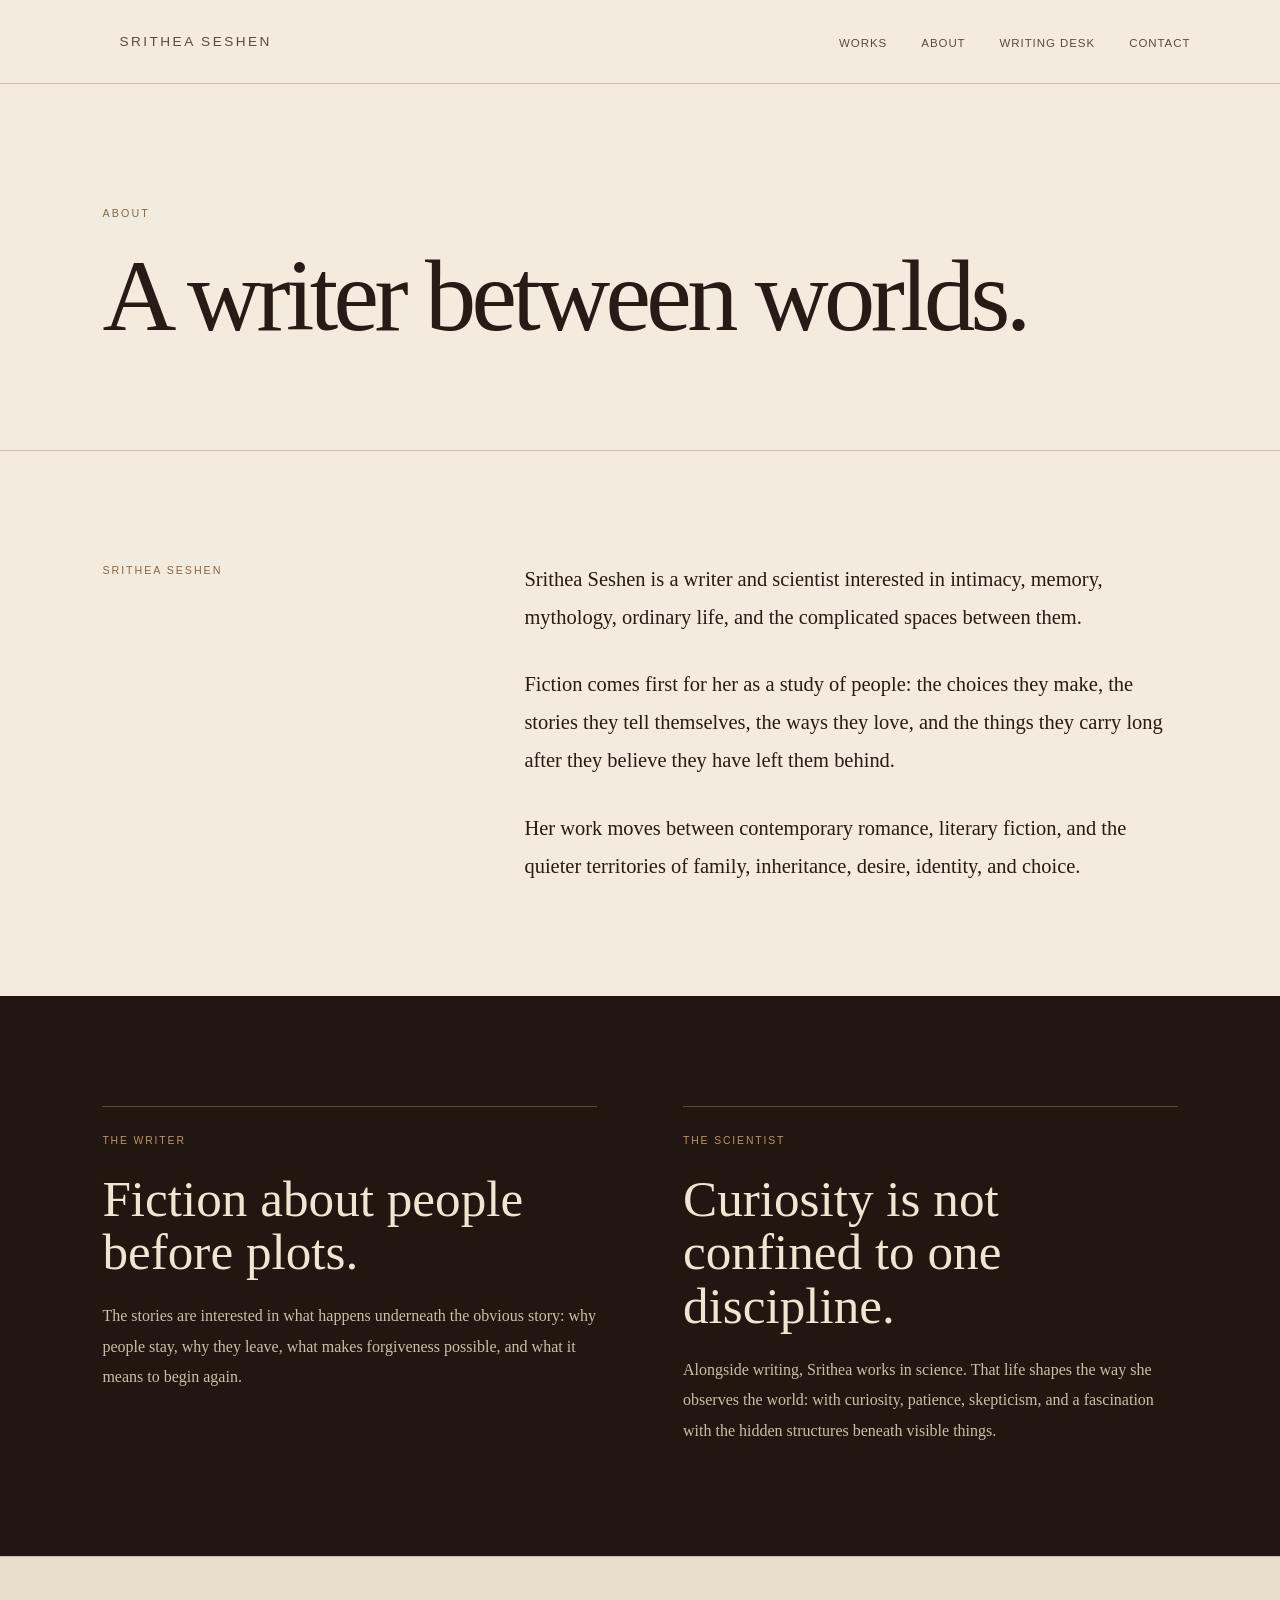
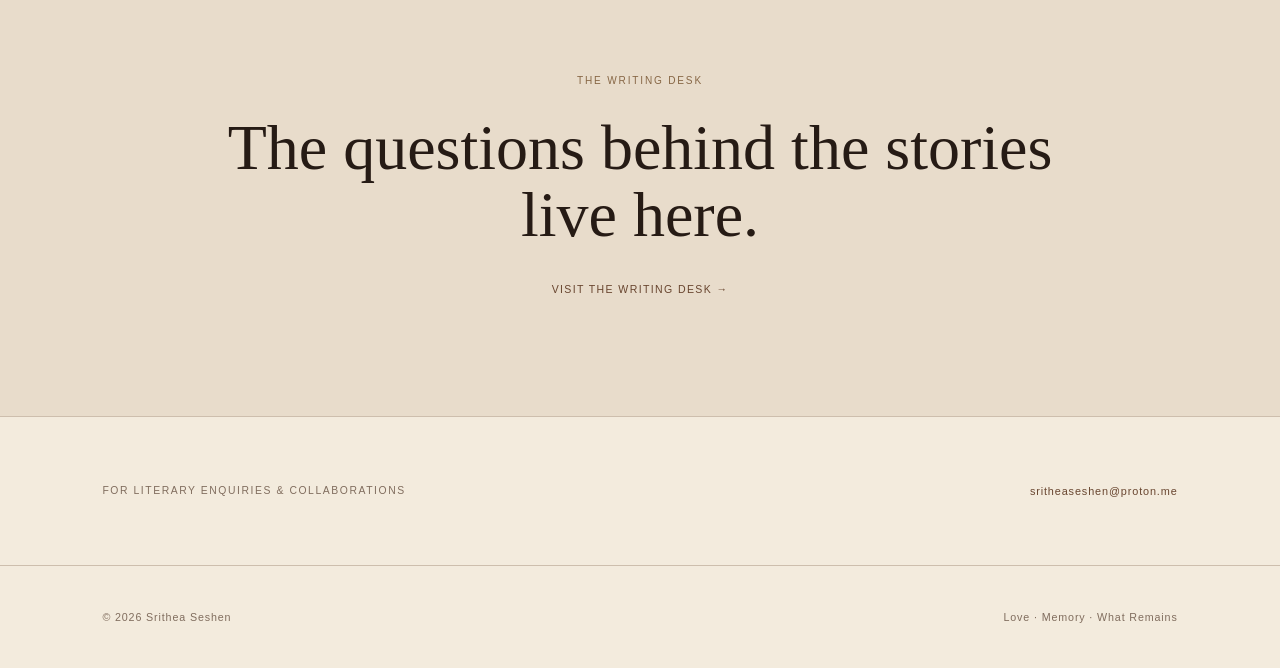
==== commit 89a86e96: "Update about.html" ====
--- a/about.html
+++ b/about.html
@@ -10,17 +10,549 @@
         content="width=device-width, initial-scale=1.0"
     >
 
-    <title>About · Srithea Seshen</title>
+    <title>About — Srithea Seshen</title>
 
     <meta
         name="description"
-        content="About Srithea Seshen — writer and scientist interested in people, emotions, relationships, memory, and the stories we make from them."
+        content="About Srithea Seshen — writer and scientist."
     >
 
-    <link
-        rel="stylesheet"
-        href="style.css"
-    >
+    <style>
+
+        * {
+            box-sizing: border-box;
+        }
+
+        html {
+            scroll-behavior: smooth;
+        }
+
+        body {
+            margin: 0;
+
+            background: #F3EBDD;
+            color: #261B15;
+
+            font-family:
+                Georgia,
+                "Times New Roman",
+                serif;
+
+            line-height: 1.7;
+
+            -webkit-font-smoothing: antialiased;
+            -moz-osx-font-smoothing: grayscale;
+        }
+
+        a {
+            color: inherit;
+        }
+
+
+        /* =========================
+           NAVIGATION
+        ========================= */
+
+        nav {
+            padding: 28px 7%;
+
+            display: flex;
+            justify-content: space-between;
+            align-items: center;
+
+            border-bottom:
+                1px solid #CDBEAD;
+
+            background:
+                #F3EBDD;
+
+            position: relative;
+            z-index: 10;
+        }
+
+        .logo {
+            font-family:
+                Arial,
+                Helvetica,
+                sans-serif;
+
+            font-size: 0.85rem;
+            letter-spacing: 0.18em;
+            text-transform: uppercase;
+            text-decoration: none;
+        }
+
+        nav a {
+            margin-left: 30px;
+
+            font-family:
+                Arial,
+                Helvetica,
+                sans-serif;
+
+            font-size: 0.72rem;
+            letter-spacing: 0.08em;
+            text-transform: uppercase;
+            text-decoration: none;
+
+            color: #5B4A3F;
+
+            transition:
+                color 0.25s ease;
+        }
+
+        nav a:hover {
+            color: #765039;
+        }
+
+
+        /* =========================
+           HERO
+        ========================= */
+
+        .about-hero {
+            padding:
+                120px 8% 105px;
+
+            border-bottom:
+                1px solid #CDBEAD;
+        }
+
+        .about-eyebrow {
+            margin: 0 0 25px;
+
+            font-family:
+                Arial,
+                Helvetica,
+                sans-serif;
+
+            font-size: 0.67rem;
+            letter-spacing: 0.2em;
+            text-transform: uppercase;
+
+            color: #876746;
+        }
+
+        .about-hero h1 {
+            max-width: 1050px;
+
+            margin: 0;
+
+            font-size:
+                clamp(
+                    3.5rem,
+                    8vw,
+                    7rem
+                );
+
+            line-height: 0.95;
+            font-weight: 400;
+            letter-spacing: -0.045em;
+        }
+
+
+        /* =========================
+           INTRO
+        ========================= */
+
+        .about-intro {
+            padding:
+                110px 8%;
+
+            display: grid;
+
+            grid-template-columns:
+                0.65fr 1.35fr;
+
+            gap: 10%;
+        }
+
+        .about-intro-label {
+            font-family:
+                Arial,
+                Helvetica,
+                sans-serif;
+
+            font-size: 0.67rem;
+            letter-spacing: 0.18em;
+            text-transform: uppercase;
+
+            color: #876746;
+        }
+
+        .about-intro-text {
+            max-width: 760px;
+        }
+
+        .about-intro-text p {
+            margin:
+                0 0 30px;
+
+            font-size:
+                clamp(
+                    1.15rem,
+                    1.6vw,
+                    1.35rem
+                );
+
+            line-height: 1.85;
+        }
+
+        .about-intro-text p:last-child {
+            margin-bottom: 0;
+        }
+
+
+        /* =========================
+           TWO WORLDS
+        ========================= */
+
+        .two-worlds {
+            padding:
+                110px 8%;
+
+            background:
+                #211610;
+
+            color:
+                #F0E5D2;
+        }
+
+        .two-worlds-grid {
+            display: grid;
+
+            grid-template-columns:
+                1fr 1fr;
+
+            gap: 8%;
+        }
+
+        .world {
+            padding-top: 25px;
+
+            border-top:
+                1px solid #614837;
+        }
+
+        .world-label {
+            margin-bottom: 22px;
+
+            font-family:
+                Arial,
+                Helvetica,
+                sans-serif;
+
+            font-size: 0.65rem;
+            letter-spacing: 0.18em;
+            text-transform: uppercase;
+
+            color: #B99568;
+        }
+
+        .world h2 {
+            margin: 0 0 22px;
+
+            font-size:
+                clamp(
+                    2rem,
+                    4vw,
+                    3.5rem
+                );
+
+            line-height: 1.05;
+            font-weight: 400;
+        }
+
+        .world p {
+            margin: 0;
+
+            font-size: 1rem;
+            line-height: 1.9;
+
+            color: #CDBEAA;
+        }
+
+
+        /* =========================
+           WRITING DESK LINK
+        ========================= */
+
+        .about-desk-link {
+            padding:
+                115px 8%;
+
+            border-top:
+                1px solid #CDBEAD;
+
+            background:
+                #E8DCCB;
+
+            color:
+                #261B15;
+        }
+
+        .about-desk-link-inner {
+            max-width: 900px;
+
+            margin: 0 auto;
+
+            text-align: center;
+        }
+
+        .about-desk-link-inner > span {
+            display: block;
+
+            margin-bottom: 25px;
+
+            font-family:
+                Arial,
+                Helvetica,
+                sans-serif;
+
+            font-size: 0.63rem;
+            letter-spacing: 0.18em;
+            text-transform: uppercase;
+
+            color: #876746;
+        }
+
+        .about-desk-link h2 {
+            margin: 0;
+
+            font-size:
+                clamp(
+                    2.3rem,
+                    5vw,
+                    4.2rem
+                );
+
+            line-height: 1.05;
+            font-weight: 400;
+        }
+
+        .about-desk-link a {
+            display: inline-block;
+
+            margin-top: 32px;
+
+            font-family:
+                Arial,
+                Helvetica,
+                sans-serif;
+
+            font-size: 0.66rem;
+            letter-spacing: 0.13em;
+            text-transform: uppercase;
+            text-decoration: none;
+
+            color: #68452F;
+        }
+
+        .about-desk-link a:hover {
+            color: #3F2A1F;
+        }
+
+
+        /* =========================
+           CONTACT STRIP
+        ========================= */
+
+        .contact-strip {
+            padding:
+                65px 8%;
+
+            display: flex;
+
+            justify-content:
+                space-between;
+
+            align-items:
+                center;
+
+            gap: 30px;
+
+            border-top:
+                1px solid #CDBEAD;
+
+            background:
+                #F3EBDD;
+        }
+
+        .contact-strip span {
+            font-family:
+                Arial,
+                Helvetica,
+                sans-serif;
+
+            font-size: 0.65rem;
+            letter-spacing: 0.15em;
+            text-transform: uppercase;
+
+            color: #806D5E;
+        }
+
+        .contact-strip a {
+            font-family:
+                Arial,
+                Helvetica,
+                sans-serif;
+
+            font-size: 0.68rem;
+            letter-spacing: 0.08em;
+
+            color: #68452F;
+
+            text-decoration: none;
+        }
+
+
+        /* =========================
+           FOOTER
+        ========================= */
+
+        footer {
+            padding:
+                42px 8%;
+
+            display: flex;
+
+            justify-content:
+                space-between;
+
+            align-items:
+                center;
+
+            border-top:
+                1px solid #CDBEAD;
+
+            background:
+                #F3EBDD;
+
+            font-family:
+                Arial,
+                Helvetica,
+                sans-serif;
+
+            font-size: 0.67rem;
+            letter-spacing: 0.08em;
+
+            color: #806D5E;
+        }
+
+
+        /* =========================
+           MOBILE
+        ========================= */
+
+        @media (max-width: 850px) {
+
+            nav {
+                padding:
+                    23px 6%;
+            }
+
+            nav a {
+                margin-left: 15px;
+                font-size: 0.68rem;
+            }
+
+            .about-hero {
+                padding:
+                    85px 7%;
+            }
+
+            .about-intro {
+                grid-template-columns: 1fr;
+                gap: 35px;
+
+                padding:
+                    85px 7%;
+            }
+
+            .two-worlds {
+                padding:
+                    85px 7%;
+            }
+
+            .two-worlds-grid {
+                grid-template-columns: 1fr;
+                gap: 60px;
+            }
+
+            .about-desk-link {
+                padding:
+                    85px 7%;
+            }
+
+            .contact-strip {
+                padding:
+                    55px 7%;
+
+                flex-direction:
+                    column;
+
+                align-items:
+                    flex-start;
+            }
+
+            footer {
+                padding:
+                    35px 7%;
+
+                flex-direction:
+                    column;
+
+                align-items:
+                    flex-start;
+
+                gap: 12px;
+            }
+        }
+
+
+        @media (max-width: 520px) {
+
+            nav {
+                flex-direction:
+                    column;
+
+                align-items:
+                    flex-start;
+
+                gap: 18px;
+            }
+
+            nav div:last-child {
+                display: flex;
+                flex-wrap: wrap;
+                gap: 12px;
+            }
+
+            nav a {
+                margin-left: 0;
+                margin-right: 12px;
+            }
+
+            .about-hero h1 {
+                font-size:
+                    4rem;
+            }
+
+            .about-intro-text p {
+                font-size:
+                    1.05rem;
+
+                line-height:
+                    1.85;
+            }
+
+            .about-desk-link h2 {
+                font-size:
+                    2.5rem;
+            }
+        }
+
+    </style>
 
 </head>
 
@@ -28,9 +560,7 @@
 <body>
 
 
-    <!-- =========================
-         NAVIGATION
-         ========================= -->
+    <!-- NAVIGATION -->
 
     <nav>
 
@@ -52,7 +582,7 @@
             </a>
 
             <a href="writing-desk.html">
-                The Writing Desk
+                Writing Desk
             </a>
 
             <a href="contact.html">
@@ -64,96 +594,111 @@
     </nav>
 
 
-
     <main>
 
 
-        <!-- =========================
-             ABOUT INTRO
-             ========================= -->
-
-        <section class="page-intro">
-
-            <div class="section-label">
+        <!-- HERO -->
+
+        <section class="about-hero">
+
+            <p class="about-eyebrow">
                 About
+            </p>
+
+            <h1>
+                A writer between
+                worlds.
+            </h1>
+
+        </section>
+
+
+        <!-- INTRO -->
+
+        <section class="about-intro">
+
+            <div class="about-intro-label">
+                Srithea Seshen
             </div>
 
-            <h1>
-                Fiction about
-                people before plots.
-            </h1>
-
-            <p>
-                About the choices that shape us,
-                the relationships that undo us,
-                and the hope that asks us to
-                begin again.
-            </p>
+            <div class="about-intro-text">
+
+                <p>
+                    Srithea Seshen is a writer and scientist
+                    interested in intimacy, memory, mythology,
+                    ordinary life, and the complicated spaces
+                    between them.
+                </p>
+
+                <p>
+                    Fiction comes first for her as a study
+                    of people: the choices they make, the
+                    stories they tell themselves, the ways
+                    they love, and the things they carry
+                    long after they believe they have left
+                    them behind.
+                </p>
+
+                <p>
+                    Her work moves between contemporary
+                    romance, literary fiction, and the
+                    quieter territories of family, inheritance,
+                    desire, identity, and choice.
+                </p>
+
+            </div>
 
         </section>
 
 
-
-        <!-- =========================
-             ABOUT CONTENT
-             ========================= -->
-
-        <section class="about">
-
-            <div class="about-grid">
-
-                <div>
+        <!-- TWO WORLDS -->
+
+        <section class="two-worlds">
+
+            <div class="two-worlds-grid">
+
+                <div class="world">
+
+                    <div class="world-label">
+                        The writer
+                    </div>
 
                     <h2>
-                        Srithea<br>
-                        Seshen
+                        Fiction about
+                        people before plots.
                     </h2>
 
+                    <p>
+                        The stories are interested in what
+                        happens underneath the obvious story:
+                        why people stay, why they leave, what
+                        makes forgiveness possible, and what
+                        it means to begin again.
+                    </p>
+
                 </div>
 
 
-                <div class="about-text">
+                <div class="world">
+
+                    <div class="world-label">
+                        The scientist
+                    </div>
+
+                    <h2>
+                        Curiosity is not
+                        confined to one discipline.
+                    </h2>
 
                     <p>
-                        Srithea Seshen writes about people:
-                        their emotions, their contradictions,
-                        their private histories, and the choices
-                        that quietly change the course of a life.
+                        Alongside writing, Srithea works in
+                        science. That life shapes the way she
+                        observes the world: with curiosity,
+                        patience, skepticism, and a fascination
+                        with the hidden structures beneath
+                        visible things.
                     </p>
 
-                    <p>
-                        The stories move through contemporary
-                        romance, literary fiction, family,
-                        memory, inheritance, desire, mythology,
-                        and the complicated spaces between them.
-                    </p>
-
-                    <p>
-                        The work begins with a simple belief:
-                        people are more interesting than plots.
-                        A plot may tell us what happened.
-                        A person tells us why it mattered.
-                    </p>
-
-                    <p>
-                        There is room here for tenderness and
-                        foolishness, regret and reinvention,
-                        obsession and ordinary happiness.
-                        Human beings are rarely one thing at a time.
-                    </p>
-
-                    <p>
-                        Alongside writing is a life in science.
-                        The laboratory offers its own education
-                        in patience, observation, uncertainty,
-                        failure, and the necessity of beginning
-                        again.
-                    </p>
-
-                    <p>
-                        Writer · Scientist
-                    </p>
-
                 </div>
 
             </div>
@@ -161,27 +706,39 @@
         </section>
 
 
-
-        <!-- =========================
-             CONTACT PREVIEW
-             ========================= -->
-
-        <section class="contact">
-
-            <h2>
-                Stay a while.
-            </h2>
-
-            <p>
-                For literary enquiries, collaborations,
-                publishing opportunities, or professional
-                correspondence:
-            </p>
-
-            <a
-                class="contact-email"
-                href="mailto:sritheaseshen@proton.me"
-            >
+        <!-- WRITING DESK -->
+
+        <section class="about-desk-link">
+
+            <div class="about-desk-link-inner">
+
+                <span>
+                    The Writing Desk
+                </span>
+
+                <h2>
+                    The questions behind
+                    the stories live here.
+                </h2>
+
+                <a href="writing-desk.html">
+                    Visit the Writing Desk →
+                </a>
+
+            </div>
+
+        </section>
+
+
+        <!-- CONTACT -->
+
+        <section class="contact-strip">
+
+            <span>
+                For literary enquiries &amp; collaborations
+            </span>
+
+            <a href="mailto:sritheaseshen@proton.me">
                 sritheaseshen@proton.me
             </a>
 
@@ -190,10 +747,7 @@
     </main>
 
 
-
-    <!-- =========================
-         FOOTER
-         ========================= -->
+    <!-- FOOTER -->
 
     <footer>
 
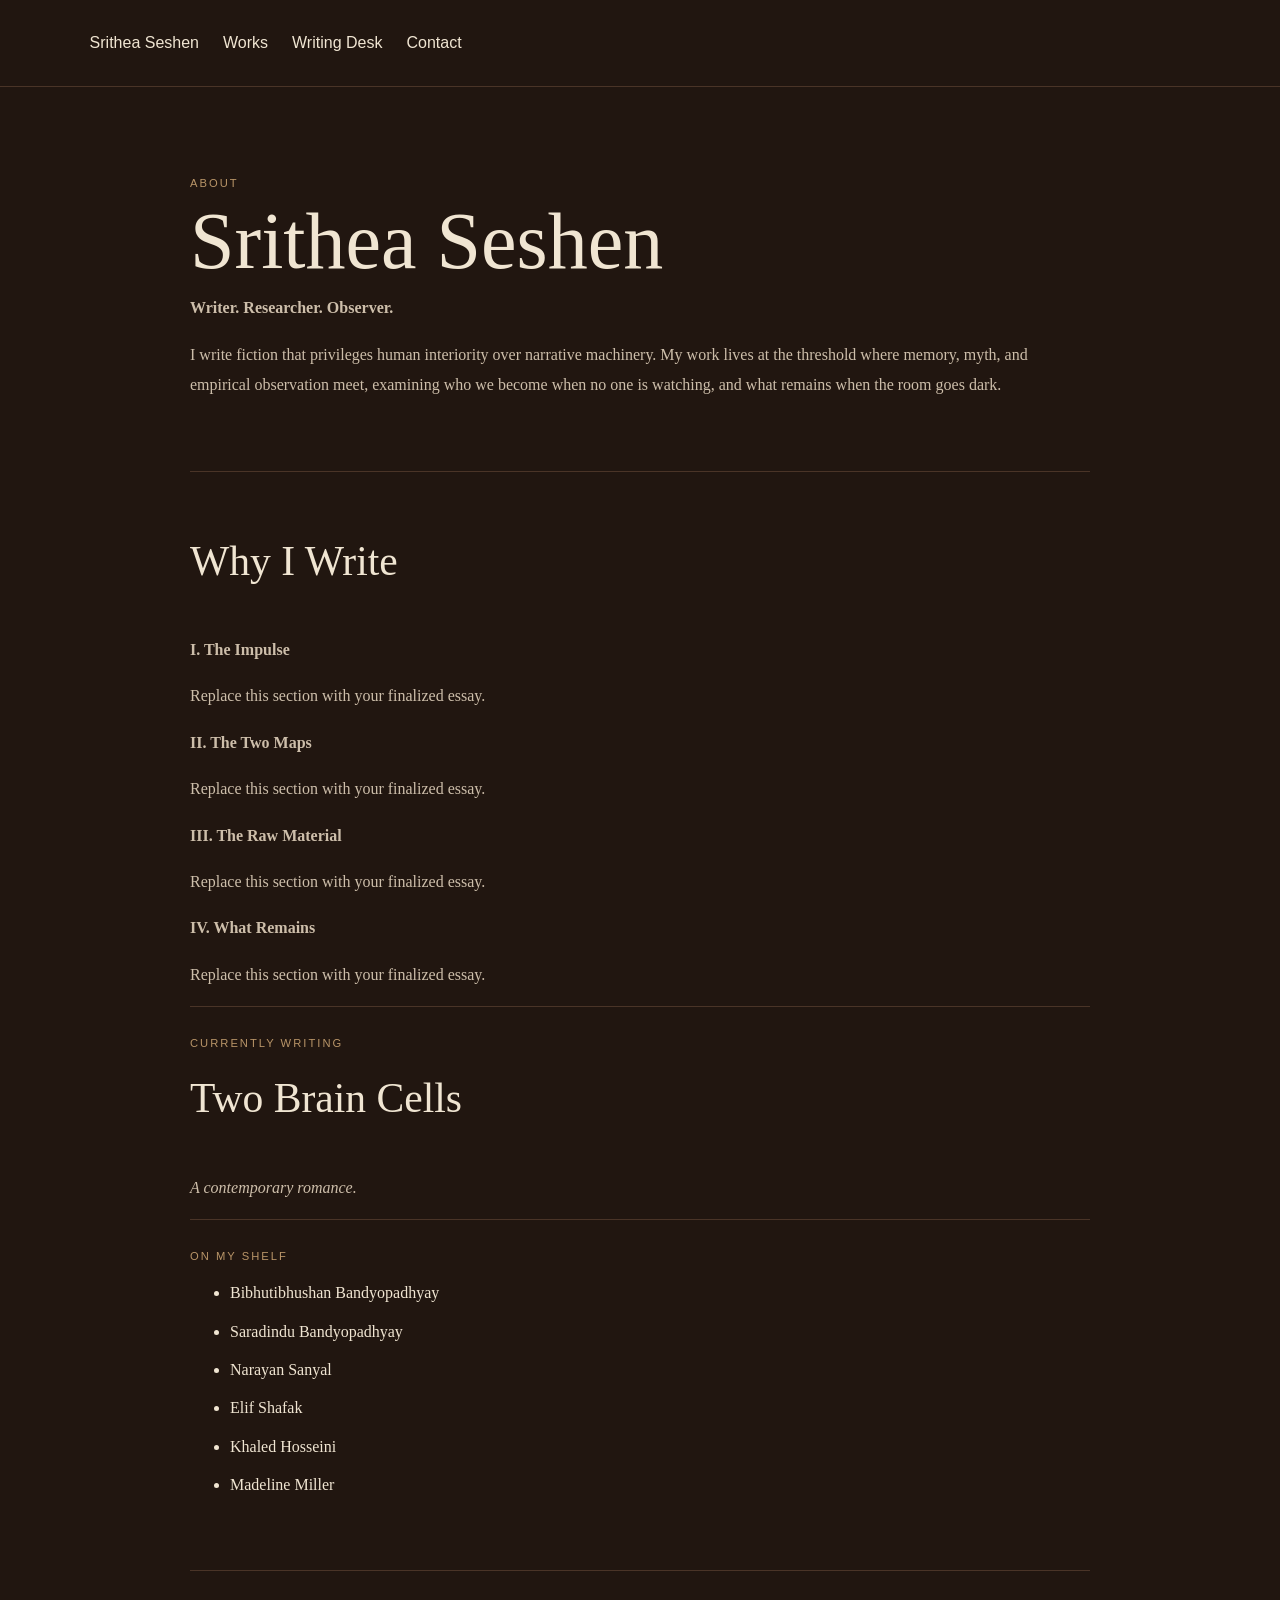
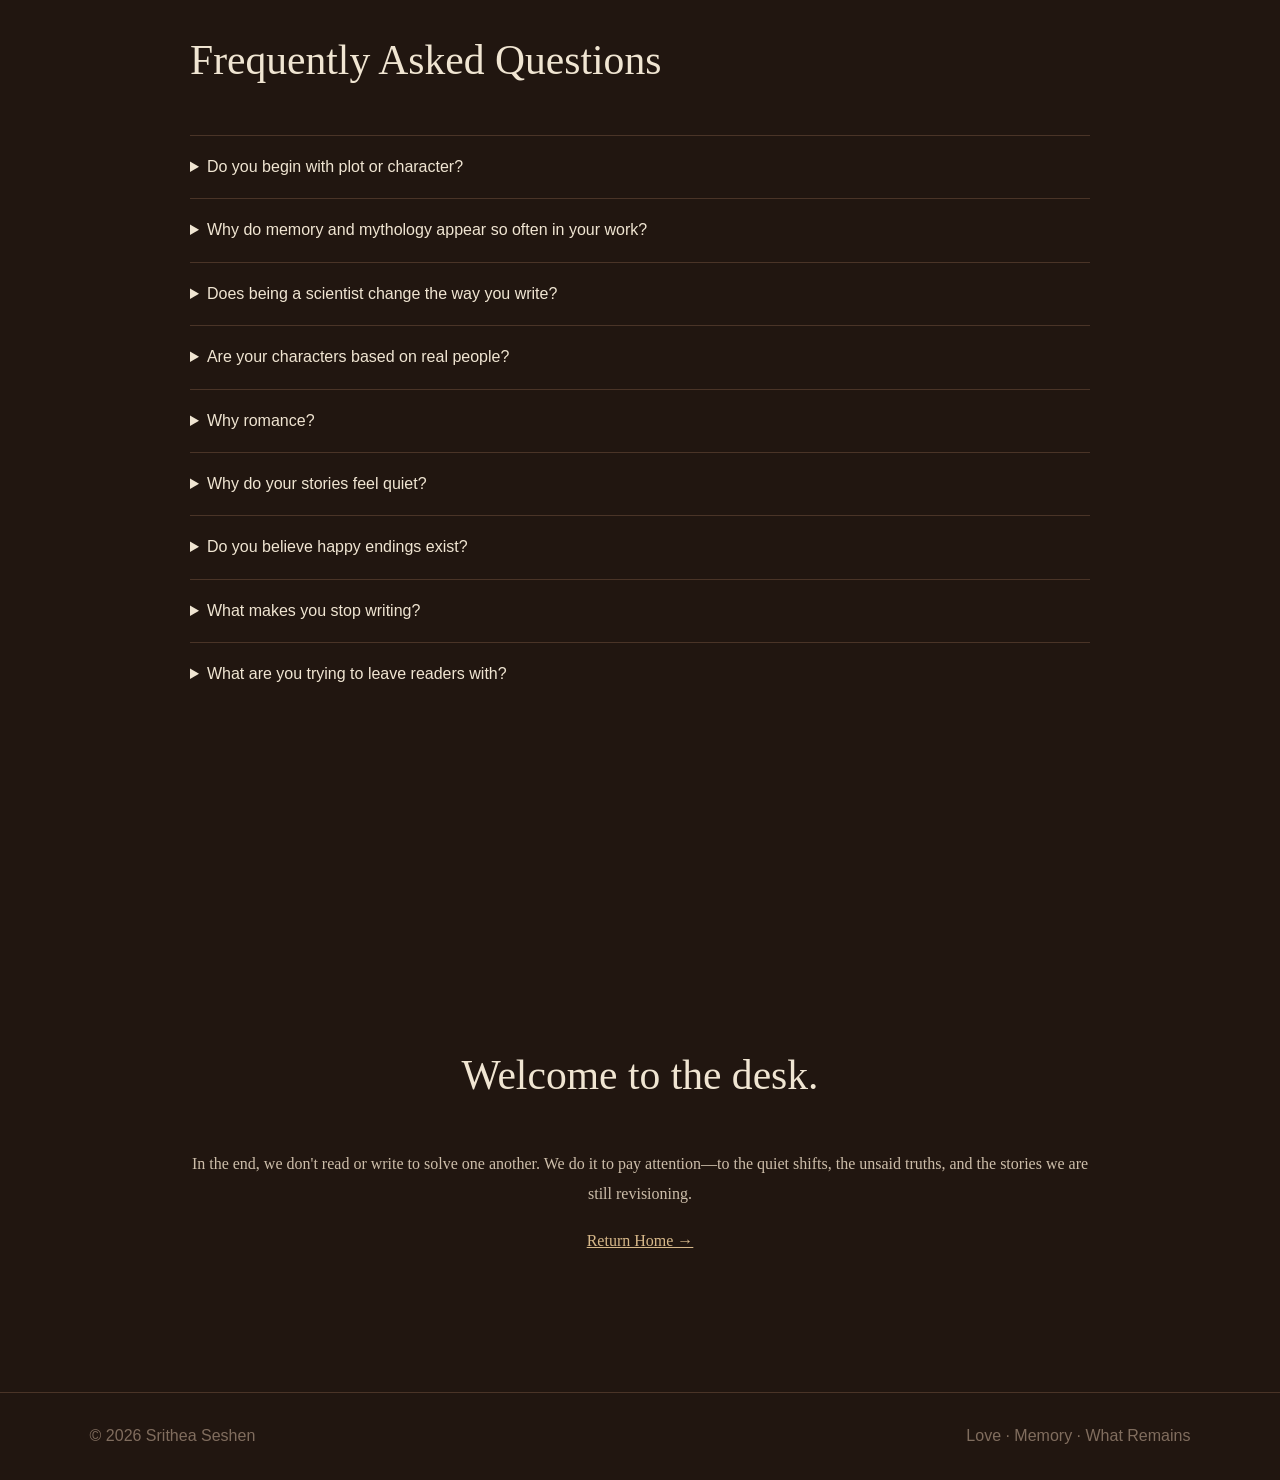
==== commit 5746b418: "Update about.html" ====
--- a/about.html
+++ b/about.html
@@ -1,767 +1,77 @@
 <!DOCTYPE html>
 <html lang="en">
+<head>
+<meta charset="UTF-8">
+<meta name="viewport" content="width=device-width, initial-scale=1.0">
+<title>About — Srithea Seshen</title>
+<style>
+body{margin:0;background:#211610;color:#F0E5D2;font-family:Georgia,serif;line-height:1.9}
+nav,footer{padding:28px 7%;border-bottom:1px solid #4A3427;font-family:Arial,sans-serif}
+nav a{color:#F0E5D2;text-decoration:none;margin-right:24px}
+section{padding:90px 8%;max-width:900px;margin:auto}
+h1{font-size:5rem;font-weight:400;line-height:.9;margin:.2em 0}
+h2{font-size:2.6rem;font-weight:400;border-top:1px solid #4A3427;padding-top:50px;margin-top:70px}
+.small{font:0.7rem Arial,sans-serif;letter-spacing:.18em;text-transform:uppercase;color:#B99568}
+p{color:#CDBEAA}
+.current,.shelf{border-top:1px solid #4A3427;padding-top:30px}
+.shelf li{margin:.5rem 0}
+details{border-top:1px solid #4A3427;padding:16px 0}
+summary{cursor:pointer;font-family:Arial,sans-serif}
+.closing{text-align:center;padding:120px 8%}
+footer{border-top:1px solid #4A3427;border-bottom:none;color:#806D5E;display:flex;justify-content:space-between}
+</style>
+</head>
+<body>
+<nav><a href="index.html">Srithea Seshen</a><a href="index.html#works">Works</a><a href="writing-desk.html">Writing Desk</a><a href="contact.html">Contact</a></nav>
+<section>
+<div class="small">About</div>
+<h1>Srithea Seshen</h1>
+<p><strong>Writer. Researcher. Observer.</strong></p>
+<p>I write fiction that privileges human interiority over narrative machinery. My work lives at the threshold where memory, myth, and empirical observation meet, examining who we become when no one is watching, and what remains when the room goes dark.</p>
 
-<head>
+<h2>Why I Write</h2>
+<p><strong>I. The Impulse</strong></p>
+<p>Replace this section with your finalized essay.</p>
+<p><strong>II. The Two Maps</strong></p>
+<p>Replace this section with your finalized essay.</p>
+<p><strong>III. The Raw Material</strong></p>
+<p>Replace this section with your finalized essay.</p>
+<p><strong>IV. What Remains</strong></p>
+<p>Replace this section with your finalized essay.</p>
 
-    <meta charset="UTF-8">
+<div class="current">
+<div class="small">Currently Writing</div>
+<h2 style="border:none;padding-top:0;margin-top:10px">Two Brain Cells</h2>
+<p><em>A contemporary romance.</em></p>
+</div>
 
-    <meta
-        name="viewport"
-        content="width=device-width, initial-scale=1.0"
-    >
+<div class="shelf">
+<div class="small">On My Shelf</div>
+<ul>
+<li>Bibhutibhushan Bandyopadhyay</li>
+<li>Saradindu Bandyopadhyay</li>
+<li>Narayan Sanyal</li>
+<li>Elif Shafak</li>
+<li>Khaled Hosseini</li>
+<li>Madeline Miller</li>
+</ul>
+</div>
 
-    <title>About — Srithea Seshen</title>
-
-    <meta
-        name="description"
-        content="About Srithea Seshen — writer and scientist."
-    >
-
-    <style>
-
-        * {
-            box-sizing: border-box;
-        }
-
-        html {
-            scroll-behavior: smooth;
-        }
-
-        body {
-            margin: 0;
-
-            background: #F3EBDD;
-            color: #261B15;
-
-            font-family:
-                Georgia,
-                "Times New Roman",
-                serif;
-
-            line-height: 1.7;
-
-            -webkit-font-smoothing: antialiased;
-            -moz-osx-font-smoothing: grayscale;
-        }
-
-        a {
-            color: inherit;
-        }
-
-
-        /* =========================
-           NAVIGATION
-        ========================= */
-
-        nav {
-            padding: 28px 7%;
-
-            display: flex;
-            justify-content: space-between;
-            align-items: center;
-
-            border-bottom:
-                1px solid #CDBEAD;
-
-            background:
-                #F3EBDD;
-
-            position: relative;
-            z-index: 10;
-        }
-
-        .logo {
-            font-family:
-                Arial,
-                Helvetica,
-                sans-serif;
-
-            font-size: 0.85rem;
-            letter-spacing: 0.18em;
-            text-transform: uppercase;
-            text-decoration: none;
-        }
-
-        nav a {
-            margin-left: 30px;
-
-            font-family:
-                Arial,
-                Helvetica,
-                sans-serif;
-
-            font-size: 0.72rem;
-            letter-spacing: 0.08em;
-            text-transform: uppercase;
-            text-decoration: none;
-
-            color: #5B4A3F;
-
-            transition:
-                color 0.25s ease;
-        }
-
-        nav a:hover {
-            color: #765039;
-        }
-
-
-        /* =========================
-           HERO
-        ========================= */
-
-        .about-hero {
-            padding:
-                120px 8% 105px;
-
-            border-bottom:
-                1px solid #CDBEAD;
-        }
-
-        .about-eyebrow {
-            margin: 0 0 25px;
-
-            font-family:
-                Arial,
-                Helvetica,
-                sans-serif;
-
-            font-size: 0.67rem;
-            letter-spacing: 0.2em;
-            text-transform: uppercase;
-
-            color: #876746;
-        }
-
-        .about-hero h1 {
-            max-width: 1050px;
-
-            margin: 0;
-
-            font-size:
-                clamp(
-                    3.5rem,
-                    8vw,
-                    7rem
-                );
-
-            line-height: 0.95;
-            font-weight: 400;
-            letter-spacing: -0.045em;
-        }
-
-
-        /* =========================
-           INTRO
-        ========================= */
-
-        .about-intro {
-            padding:
-                110px 8%;
-
-            display: grid;
-
-            grid-template-columns:
-                0.65fr 1.35fr;
-
-            gap: 10%;
-        }
-
-        .about-intro-label {
-            font-family:
-                Arial,
-                Helvetica,
-                sans-serif;
-
-            font-size: 0.67rem;
-            letter-spacing: 0.18em;
-            text-transform: uppercase;
-
-            color: #876746;
-        }
-
-        .about-intro-text {
-            max-width: 760px;
-        }
-
-        .about-intro-text p {
-            margin:
-                0 0 30px;
-
-            font-size:
-                clamp(
-                    1.15rem,
-                    1.6vw,
-                    1.35rem
-                );
-
-            line-height: 1.85;
-        }
-
-        .about-intro-text p:last-child {
-            margin-bottom: 0;
-        }
-
-
-        /* =========================
-           TWO WORLDS
-        ========================= */
-
-        .two-worlds {
-            padding:
-                110px 8%;
-
-            background:
-                #211610;
-
-            color:
-                #F0E5D2;
-        }
-
-        .two-worlds-grid {
-            display: grid;
-
-            grid-template-columns:
-                1fr 1fr;
-
-            gap: 8%;
-        }
-
-        .world {
-            padding-top: 25px;
-
-            border-top:
-                1px solid #614837;
-        }
-
-        .world-label {
-            margin-bottom: 22px;
-
-            font-family:
-                Arial,
-                Helvetica,
-                sans-serif;
-
-            font-size: 0.65rem;
-            letter-spacing: 0.18em;
-            text-transform: uppercase;
-
-            color: #B99568;
-        }
-
-        .world h2 {
-            margin: 0 0 22px;
-
-            font-size:
-                clamp(
-                    2rem,
-                    4vw,
-                    3.5rem
-                );
-
-            line-height: 1.05;
-            font-weight: 400;
-        }
-
-        .world p {
-            margin: 0;
-
-            font-size: 1rem;
-            line-height: 1.9;
-
-            color: #CDBEAA;
-        }
-
-
-        /* =========================
-           WRITING DESK LINK
-        ========================= */
-
-        .about-desk-link {
-            padding:
-                115px 8%;
-
-            border-top:
-                1px solid #CDBEAD;
-
-            background:
-                #E8DCCB;
-
-            color:
-                #261B15;
-        }
-
-        .about-desk-link-inner {
-            max-width: 900px;
-
-            margin: 0 auto;
-
-            text-align: center;
-        }
-
-        .about-desk-link-inner > span {
-            display: block;
-
-            margin-bottom: 25px;
-
-            font-family:
-                Arial,
-                Helvetica,
-                sans-serif;
-
-            font-size: 0.63rem;
-            letter-spacing: 0.18em;
-            text-transform: uppercase;
-
-            color: #876746;
-        }
-
-        .about-desk-link h2 {
-            margin: 0;
-
-            font-size:
-                clamp(
-                    2.3rem,
-                    5vw,
-                    4.2rem
-                );
-
-            line-height: 1.05;
-            font-weight: 400;
-        }
-
-        .about-desk-link a {
-            display: inline-block;
-
-            margin-top: 32px;
-
-            font-family:
-                Arial,
-                Helvetica,
-                sans-serif;
-
-            font-size: 0.66rem;
-            letter-spacing: 0.13em;
-            text-transform: uppercase;
-            text-decoration: none;
-
-            color: #68452F;
-        }
-
-        .about-desk-link a:hover {
-            color: #3F2A1F;
-        }
-
-
-        /* =========================
-           CONTACT STRIP
-        ========================= */
-
-        .contact-strip {
-            padding:
-                65px 8%;
-
-            display: flex;
-
-            justify-content:
-                space-between;
-
-            align-items:
-                center;
-
-            gap: 30px;
-
-            border-top:
-                1px solid #CDBEAD;
-
-            background:
-                #F3EBDD;
-        }
-
-        .contact-strip span {
-            font-family:
-                Arial,
-                Helvetica,
-                sans-serif;
-
-            font-size: 0.65rem;
-            letter-spacing: 0.15em;
-            text-transform: uppercase;
-
-            color: #806D5E;
-        }
-
-        .contact-strip a {
-            font-family:
-                Arial,
-                Helvetica,
-                sans-serif;
-
-            font-size: 0.68rem;
-            letter-spacing: 0.08em;
-
-            color: #68452F;
-
-            text-decoration: none;
-        }
-
-
-        /* =========================
-           FOOTER
-        ========================= */
-
-        footer {
-            padding:
-                42px 8%;
-
-            display: flex;
-
-            justify-content:
-                space-between;
-
-            align-items:
-                center;
-
-            border-top:
-                1px solid #CDBEAD;
-
-            background:
-                #F3EBDD;
-
-            font-family:
-                Arial,
-                Helvetica,
-                sans-serif;
-
-            font-size: 0.67rem;
-            letter-spacing: 0.08em;
-
-            color: #806D5E;
-        }
-
-
-        /* =========================
-           MOBILE
-        ========================= */
-
-        @media (max-width: 850px) {
-
-            nav {
-                padding:
-                    23px 6%;
-            }
-
-            nav a {
-                margin-left: 15px;
-                font-size: 0.68rem;
-            }
-
-            .about-hero {
-                padding:
-                    85px 7%;
-            }
-
-            .about-intro {
-                grid-template-columns: 1fr;
-                gap: 35px;
-
-                padding:
-                    85px 7%;
-            }
-
-            .two-worlds {
-                padding:
-                    85px 7%;
-            }
-
-            .two-worlds-grid {
-                grid-template-columns: 1fr;
-                gap: 60px;
-            }
-
-            .about-desk-link {
-                padding:
-                    85px 7%;
-            }
-
-            .contact-strip {
-                padding:
-                    55px 7%;
-
-                flex-direction:
-                    column;
-
-                align-items:
-                    flex-start;
-            }
-
-            footer {
-                padding:
-                    35px 7%;
-
-                flex-direction:
-                    column;
-
-                align-items:
-                    flex-start;
-
-                gap: 12px;
-            }
-        }
-
-
-        @media (max-width: 520px) {
-
-            nav {
-                flex-direction:
-                    column;
-
-                align-items:
-                    flex-start;
-
-                gap: 18px;
-            }
-
-            nav div:last-child {
-                display: flex;
-                flex-wrap: wrap;
-                gap: 12px;
-            }
-
-            nav a {
-                margin-left: 0;
-                margin-right: 12px;
-            }
-
-            .about-hero h1 {
-                font-size:
-                    4rem;
-            }
-
-            .about-intro-text p {
-                font-size:
-                    1.05rem;
-
-                line-height:
-                    1.85;
-            }
-
-            .about-desk-link h2 {
-                font-size:
-                    2.5rem;
-            }
-        }
-
-    </style>
-
-</head>
-
-
-<body>
-
-
-    <!-- NAVIGATION -->
-
-    <nav>
-
-        <a
-            class="logo"
-            href="index.html"
-        >
-            Srithea Seshen
-        </a>
-
-        <div>
-
-            <a href="index.html#works">
-                Works
-            </a>
-
-            <a href="about.html">
-                About
-            </a>
-
-            <a href="writing-desk.html">
-                Writing Desk
-            </a>
-
-            <a href="contact.html">
-                Contact
-            </a>
-
-        </div>
-
-    </nav>
-
-
-    <main>
-
-
-        <!-- HERO -->
-
-        <section class="about-hero">
-
-            <p class="about-eyebrow">
-                About
-            </p>
-
-            <h1>
-                A writer between
-                worlds.
-            </h1>
-
-        </section>
-
-
-        <!-- INTRO -->
-
-        <section class="about-intro">
-
-            <div class="about-intro-label">
-                Srithea Seshen
-            </div>
-
-            <div class="about-intro-text">
-
-                <p>
-                    Srithea Seshen is a writer and scientist
-                    interested in intimacy, memory, mythology,
-                    ordinary life, and the complicated spaces
-                    between them.
-                </p>
-
-                <p>
-                    Fiction comes first for her as a study
-                    of people: the choices they make, the
-                    stories they tell themselves, the ways
-                    they love, and the things they carry
-                    long after they believe they have left
-                    them behind.
-                </p>
-
-                <p>
-                    Her work moves between contemporary
-                    romance, literary fiction, and the
-                    quieter territories of family, inheritance,
-                    desire, identity, and choice.
-                </p>
-
-            </div>
-
-        </section>
-
-
-        <!-- TWO WORLDS -->
-
-        <section class="two-worlds">
-
-            <div class="two-worlds-grid">
-
-                <div class="world">
-
-                    <div class="world-label">
-                        The writer
-                    </div>
-
-                    <h2>
-                        Fiction about
-                        people before plots.
-                    </h2>
-
-                    <p>
-                        The stories are interested in what
-                        happens underneath the obvious story:
-                        why people stay, why they leave, what
-                        makes forgiveness possible, and what
-                        it means to begin again.
-                    </p>
-
-                </div>
-
-
-                <div class="world">
-
-                    <div class="world-label">
-                        The scientist
-                    </div>
-
-                    <h2>
-                        Curiosity is not
-                        confined to one discipline.
-                    </h2>
-
-                    <p>
-                        Alongside writing, Srithea works in
-                        science. That life shapes the way she
-                        observes the world: with curiosity,
-                        patience, skepticism, and a fascination
-                        with the hidden structures beneath
-                        visible things.
-                    </p>
-
-                </div>
-
-            </div>
-
-        </section>
-
-
-        <!-- WRITING DESK -->
-
-        <section class="about-desk-link">
-
-            <div class="about-desk-link-inner">
-
-                <span>
-                    The Writing Desk
-                </span>
-
-                <h2>
-                    The questions behind
-                    the stories live here.
-                </h2>
-
-                <a href="writing-desk.html">
-                    Visit the Writing Desk →
-                </a>
-
-            </div>
-
-        </section>
-
-
-        <!-- CONTACT -->
-
-        <section class="contact-strip">
-
-            <span>
-                For literary enquiries &amp; collaborations
-            </span>
-
-            <a href="mailto:sritheaseshen@proton.me">
-                sritheaseshen@proton.me
-            </a>
-
-        </section>
-
-    </main>
-
-
-    <!-- FOOTER -->
-
-    <footer>
-
-        <span>
-            © 2026 Srithea Seshen
-        </span>
-
-        <span>
-            Love · Memory · What Remains
-        </span>
-
-    </footer>
-
-
-</body>
-
-</html>
+<h2>Frequently Asked Questions</h2>
+<details><summary>Do you begin with plot or character?</summary><p>Paste your finalized answer.</p></details>
+<details><summary>Why do memory and mythology appear so often in your work?</summary><p>Paste your finalized answer.</p></details>
+<details><summary>Does being a scientist change the way you write?</summary><p>Paste your finalized answer.</p></details>
+<details><summary>Are your characters based on real people?</summary><p>Paste your finalized answer.</p></details>
+<details><summary>Why romance?</summary><p>Paste your finalized answer.</p></details>
+<details><summary>Why do your stories feel quiet?</summary><p>Paste your finalized answer.</p></details>
+<details><summary>Do you believe happy endings exist?</summary><p>Paste your finalized answer.</p></details>
+<details><summary>What makes you stop writing?</summary><p>Paste your finalized answer.</p></details>
+<details><summary>What are you trying to leave readers with?</summary><p>Paste your finalized answer.</p></details>
+</section>
+<section class="closing">
+<h2 style="border:none">Welcome to the desk.</h2>
+<p>In the end, we don't read or write to solve one another. We do it to pay attention—to the quiet shifts, the unsaid truths, and the stories we are still revisioning.</p>
+<p><a href="index.html" style="color:#D7B88A">Return Home →</a></p>
+</section>
+<footer><span>© 2026 Srithea Seshen</span><span>Love · Memory · What Remains</span></footer>
+</body></html>
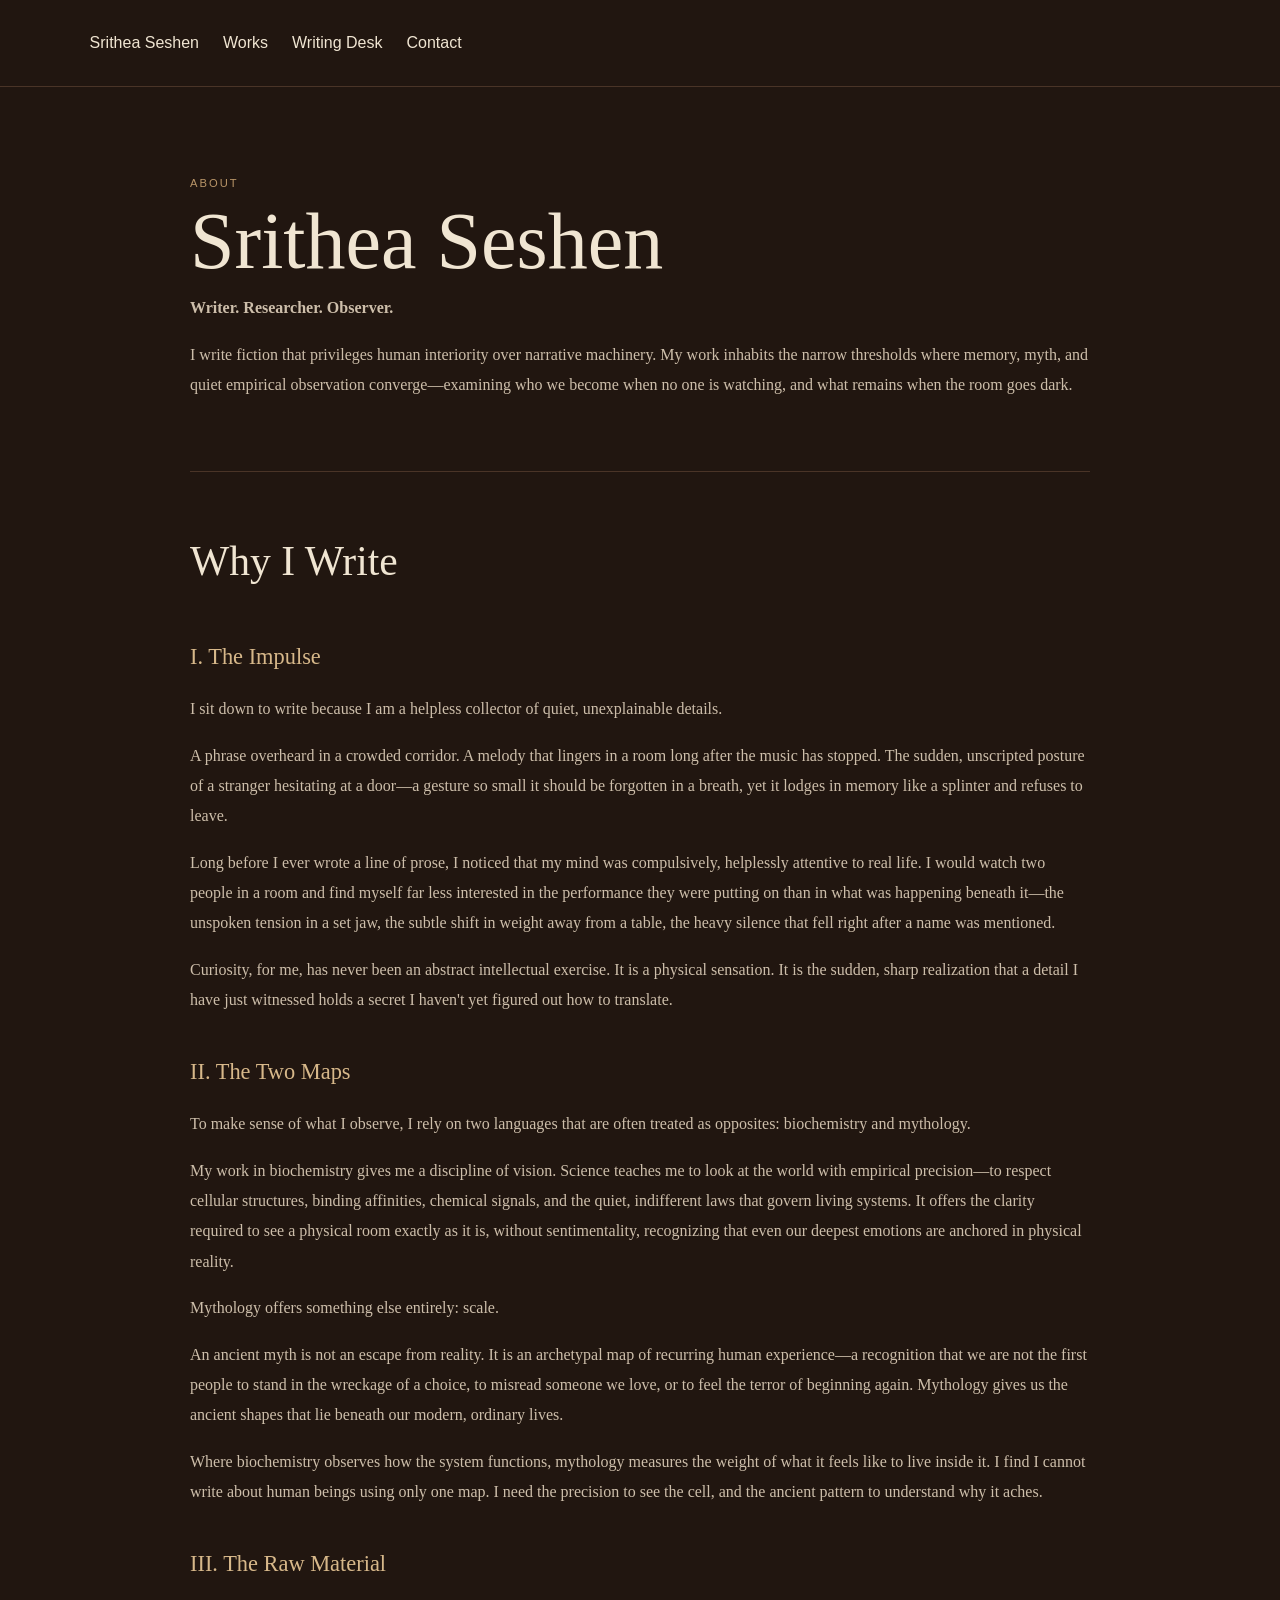
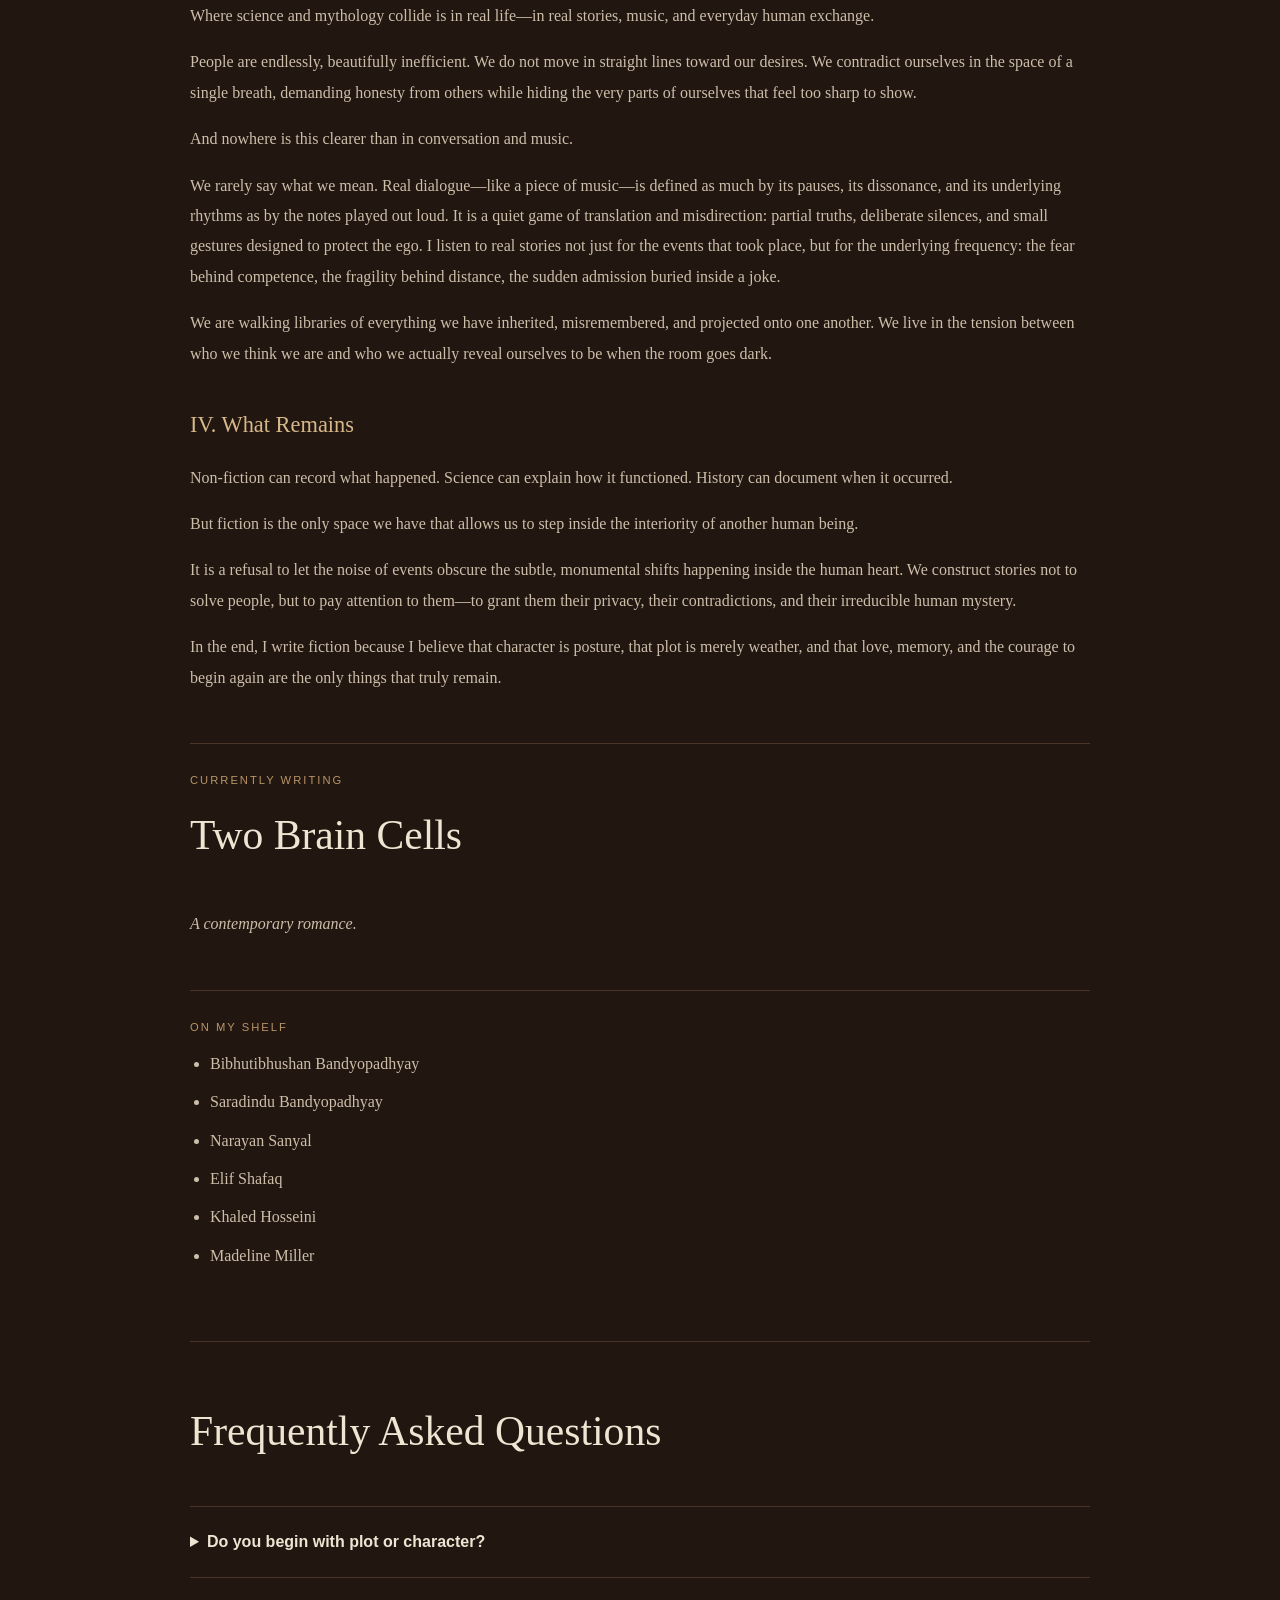
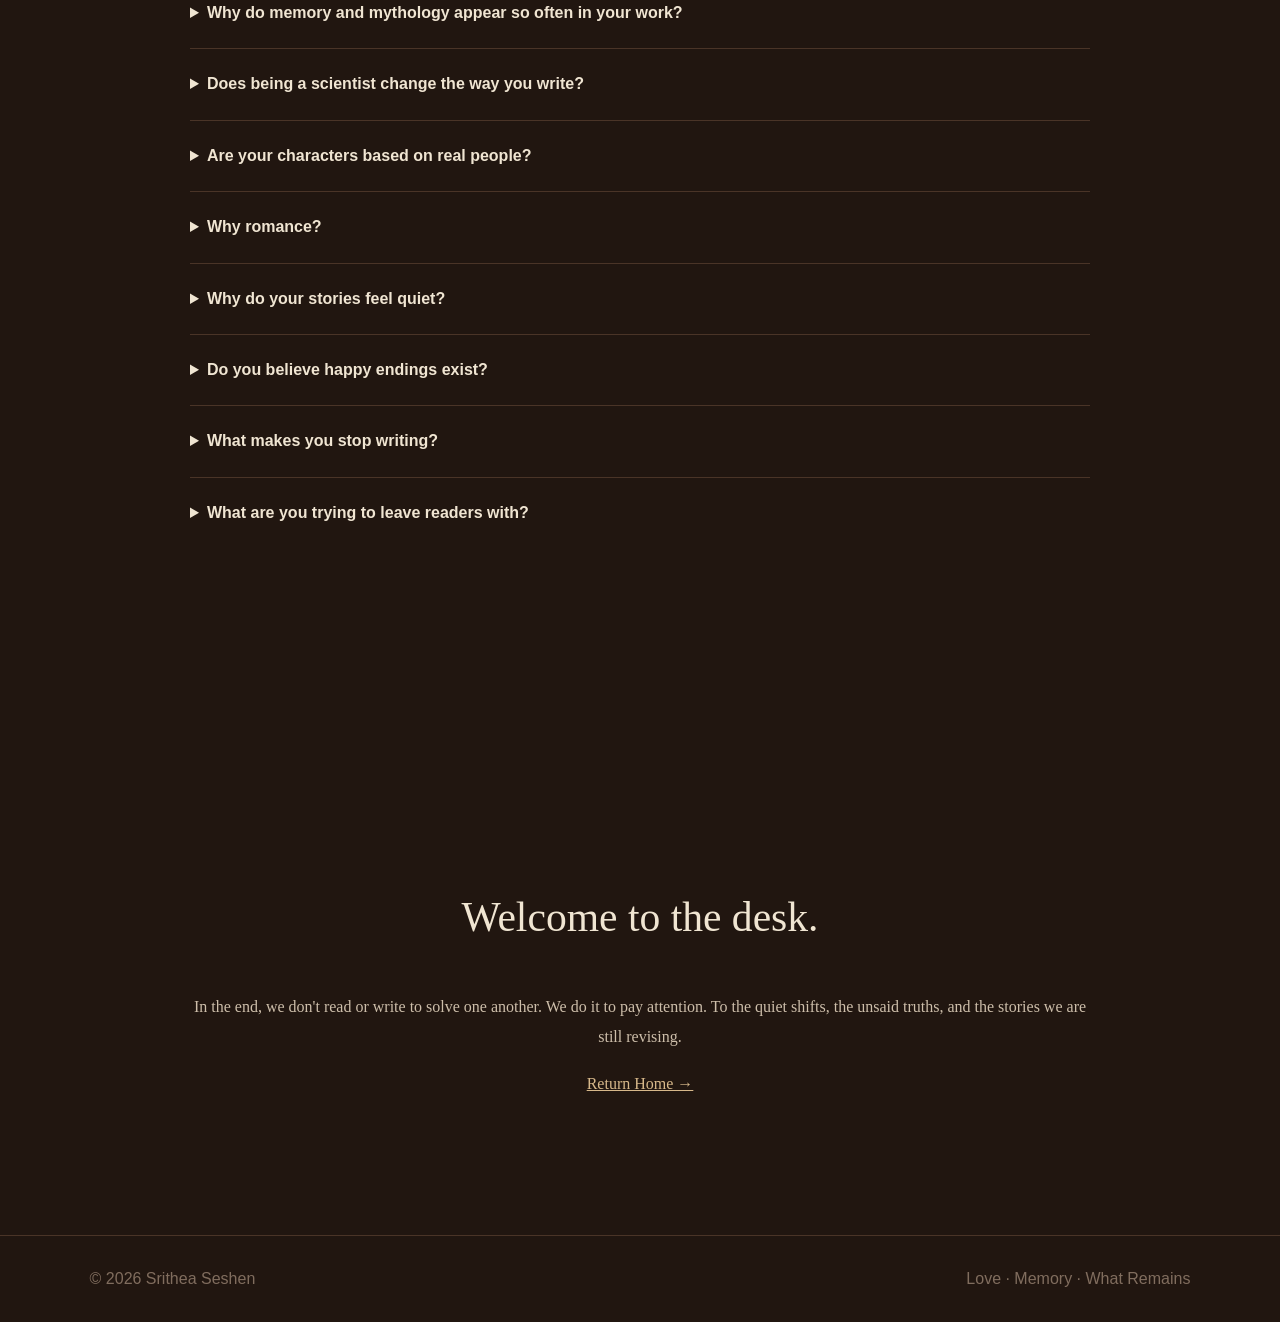
==== commit c26ef528: "Update about.html" ====
--- a/about.html
+++ b/about.html
@@ -5,20 +5,24 @@
 <meta name="viewport" content="width=device-width, initial-scale=1.0">
 <title>About — Srithea Seshen</title>
 <style>
-body{margin:0;background:#211610;color:#F0E5D2;font-family:Georgia,serif;line-height:1.9}
-nav,footer{padding:28px 7%;border-bottom:1px solid #4A3427;font-family:Arial,sans-serif}
-nav a{color:#F0E5D2;text-decoration:none;margin-right:24px}
-section{padding:90px 8%;max-width:900px;margin:auto}
-h1{font-size:5rem;font-weight:400;line-height:.9;margin:.2em 0}
-h2{font-size:2.6rem;font-weight:400;border-top:1px solid #4A3427;padding-top:50px;margin-top:70px}
-.small{font:0.7rem Arial,sans-serif;letter-spacing:.18em;text-transform:uppercase;color:#B99568}
-p{color:#CDBEAA}
-.current,.shelf{border-top:1px solid #4A3427;padding-top:30px}
-.shelf li{margin:.5rem 0}
-details{border-top:1px solid #4A3427;padding:16px 0}
-summary{cursor:pointer;font-family:Arial,sans-serif}
-.closing{text-align:center;padding:120px 8%}
-footer{border-top:1px solid #4A3427;border-bottom:none;color:#806D5E;display:flex;justify-content:space-between}
+body { margin:0; background:#211610; color:#F0E5D2; font-family:Georgia,serif; line-height:1.9 }
+nav, footer { padding:28px 7%; border-bottom:1px solid #4A3427; font-family:Arial,sans-serif }
+nav a { color:#F0E5D2; text-decoration:none; margin-right:24px }
+section { padding:90px 8%; max-width:900px; margin:auto }
+h1 { font-size:5rem; font-weight:400; line-height:.9; margin:.2em 0 }
+h2 { font-size:2.6rem; font-weight:400; border-top:1px solid #4A3427; padding-top:50px; margin-top:70px }
+h3 { font-size:1.4rem; font-weight:400; color:#D7B88A; margin-top:35px; margin-bottom:10px }
+.small { font:0.7rem Arial,sans-serif; letter-spacing:.18em; text-transform:uppercase; color:#B99568 }
+p { color:#CDBEAA }
+.current, .shelf { border-top:1px solid #4A3427; padding-top:30px; margin-top:50px }
+.shelf ul { padding-left:20px }
+.shelf li { margin:.5rem 0; color:#CDBEAA }
+details { border-top:1px solid #4A3427; padding:20px 0 }
+summary { cursor:pointer; font-family:Arial,sans-serif; font-weight:bold; color:#F0E5D2; outline:none }
+summary:hover { color:#D7B88A }
+details p { margin-top:12px; margin-bottom:0 }
+.closing { text-align:center; padding:120px 8% }
+footer { border-top:1px solid #4A3427; border-bottom:none; color:#806D5E; display:flex; justify-content:space-between }
 </style>
 </head>
 <body>
@@ -27,17 +31,35 @@
 <div class="small">About</div>
 <h1>Srithea Seshen</h1>
 <p><strong>Writer. Researcher. Observer.</strong></p>
-<p>I write fiction that privileges human interiority over narrative machinery. My work lives at the threshold where memory, myth, and empirical observation meet, examining who we become when no one is watching, and what remains when the room goes dark.</p>
+<p>I write fiction that privileges human interiority over narrative machinery. My work inhabits the narrow thresholds where memory, myth, and quiet empirical observation converge—examining who we become when no one is watching, and what remains when the room goes dark.</p>
 
 <h2>Why I Write</h2>
-<p><strong>I. The Impulse</strong></p>
-<p>Replace this section with your finalized essay.</p>
-<p><strong>II. The Two Maps</strong></p>
-<p>Replace this section with your finalized essay.</p>
-<p><strong>III. The Raw Material</strong></p>
-<p>Replace this section with your finalized essay.</p>
-<p><strong>IV. What Remains</strong></p>
-<p>Replace this section with your finalized essay.</p>
+
+<h3>I. The Impulse</h3>
+<p>I sit down to write because I am a helpless collector of quiet, unexplainable details.</p>
+<p>A phrase overheard in a crowded corridor. A melody that lingers in a room long after the music has stopped. The sudden, unscripted posture of a stranger hesitating at a door—a gesture so small it should be forgotten in a breath, yet it lodges in memory like a splinter and refuses to leave.</p>
+<p>Long before I ever wrote a line of prose, I noticed that my mind was compulsively, helplessly attentive to real life. I would watch two people in a room and find myself far less interested in the performance they were putting on than in what was happening beneath it—the unspoken tension in a set jaw, the subtle shift in weight away from a table, the heavy silence that fell right after a name was mentioned.</p>
+<p>Curiosity, for me, has never been an abstract intellectual exercise. It is a physical sensation. It is the sudden, sharp realization that a detail I have just witnessed holds a secret I haven't yet figured out how to translate.</p>
+
+<h3>II. The Two Maps</h3>
+<p>To make sense of what I observe, I rely on two languages that are often treated as opposites: biochemistry and mythology.</p>
+<p>My work in biochemistry gives me a discipline of vision. Science teaches me to look at the world with empirical precision—to respect cellular structures, binding affinities, chemical signals, and the quiet, indifferent laws that govern living systems. It offers the clarity required to see a physical room exactly as it is, without sentimentality, recognizing that even our deepest emotions are anchored in physical reality.</p>
+<p>Mythology offers something else entirely: scale.</p>
+<p>An ancient myth is not an escape from reality. It is an archetypal map of recurring human experience—a recognition that we are not the first people to stand in the wreckage of a choice, to misread someone we love, or to feel the terror of beginning again. Mythology gives us the ancient shapes that lie beneath our modern, ordinary lives.</p>
+<p>Where biochemistry observes how the system functions, mythology measures the weight of what it feels like to live inside it. I find I cannot write about human beings using only one map. I need the precision to see the cell, and the ancient pattern to understand why it aches.</p>
+
+<h3>III. The Raw Material</h3>
+<p>Where science and mythology collide is in real life—in real stories, music, and everyday human exchange.</p>
+<p>People are endlessly, beautifully inefficient. We do not move in straight lines toward our desires. We contradict ourselves in the space of a single breath, demanding honesty from others while hiding the very parts of ourselves that feel too sharp to show.</p>
+<p>And nowhere is this clearer than in conversation and music.</p>
+<p>We rarely say what we mean. Real dialogue—like a piece of music—is defined as much by its pauses, its dissonance, and its underlying rhythms as by the notes played out loud. It is a quiet game of translation and misdirection: partial truths, deliberate silences, and small gestures designed to protect the ego. I listen to real stories not just for the events that took place, but for the underlying frequency: the fear behind competence, the fragility behind distance, the sudden admission buried inside a joke.</p>
+<p>We are walking libraries of everything we have inherited, misremembered, and projected onto one another. We live in the tension between who we think we are and who we actually reveal ourselves to be when the room goes dark.</p>
+
+<h3>IV. What Remains</h3>
+<p>Non-fiction can record what happened. Science can explain how it functioned. History can document when it occurred.</p>
+<p>But fiction is the only space we have that allows us to step inside the interiority of another human being.</p>
+<p>It is a refusal to let the noise of events obscure the subtle, monumental shifts happening inside the human heart. We construct stories not to solve people, but to pay attention to them—to grant them their privacy, their contradictions, and their irreducible human mystery.</p>
+<p>In the end, I write fiction because I believe that character is posture, that plot is merely weather, and that love, memory, and the courage to begin again are the only things that truly remain.</p>
 
 <div class="current">
 <div class="small">Currently Writing</div>
@@ -51,27 +73,70 @@
 <li>Bibhutibhushan Bandyopadhyay</li>
 <li>Saradindu Bandyopadhyay</li>
 <li>Narayan Sanyal</li>
-<li>Elif Shafak</li>
+<li>Elif Shafaq</li>
 <li>Khaled Hosseini</li>
 <li>Madeline Miller</li>
 </ul>
 </div>
 
 <h2>Frequently Asked Questions</h2>
-<details><summary>Do you begin with plot or character?</summary><p>Paste your finalized answer.</p></details>
-<details><summary>Why do memory and mythology appear so often in your work?</summary><p>Paste your finalized answer.</p></details>
-<details><summary>Does being a scientist change the way you write?</summary><p>Paste your finalized answer.</p></details>
-<details><summary>Are your characters based on real people?</summary><p>Paste your finalized answer.</p></details>
-<details><summary>Why romance?</summary><p>Paste your finalized answer.</p></details>
-<details><summary>Why do your stories feel quiet?</summary><p>Paste your finalized answer.</p></details>
-<details><summary>Do you believe happy endings exist?</summary><p>Paste your finalized answer.</p></details>
-<details><summary>What makes you stop writing?</summary><p>Paste your finalized answer.</p></details>
-<details><summary>What are you trying to leave readers with?</summary><p>Paste your finalized answer.</p></details>
+
+<details>
+<summary>Do you begin with plot or character?</summary>
+<p>A person or a situation—provoked by a song or a piece of music. Sometimes a quote, a text. Sometimes it's a contradiction they can't quite explain. I spend a long time listening before I ask them to carry a story.</p>
+</details>
+
+<details>
+<summary>Why do memory and mythology appear so often in your work?</summary>
+<p>My background in biochemistry taught me that systems are constantly adapting, breaking down, and re-regulating themselves. In human life, memory and mythology are how we regulate the emotional heart.</p>
+<p>We don't remember our lives with cold objectivity; memory is an active, changing witness. And when our personal memories feel too chaotic or overwhelming, mythology gives us a container—a reminder that people have walked through this exact dark room before. I bring both into my fiction because I'm fascinated by how we use ancient stories to make sense of ordinary, modern heartbreaks.</p>
+</details>
+
+<details>
+<summary>Does being a scientist change the way you write?</summary>
+<p>It makes me a more disciplined observer. Science teaches you to honor cause and effect without judging the outcome. When I write fiction, that background keeps me honest—it stops me from forcing a plot and forces me to pay attention to how human beings actually behave when the pressure is on.</p>
+</details>
+
+<details>
+<summary>Are your characters based on real people?</summary>
+<p>Mostly, yes—but rarely in a straight line.</p>
+<p>My characters almost always begin with real people: a specific posture, a rhythm of speech, a way of holding a silence, or an emotional contradiction I've witnessed in real life. But once a character enters a story, they cease to be a transcript. Fiction acts like a prism. You take the truth of someone you know, combine it with the voice or grief of someone else, and place them in a situation they never actually faced. They start as people I've known, but they earn their own independent lives on the page.</p>
+</details>
+
+<details>
+<summary>Why romance?</summary>
+<p>Because nothing reveals who we are faster than the desire to connect with someone else. Romance is the room where we are forced to put down our drafts, admit who we actually are, and take the risk of being known.</p>
+</details>
+
+<details>
+<summary>Why do your stories feel quiet?</summary>
+<p>Because the metaphysical requires quiet. You can't hear an echo in a room full of shouting.</p>
+<p>My stories are quiet because I am interested in the invisible architecture of human life—the unsaid truths, the weight of memory, and the unseen connections that pull people together. When you quiet the external noise, an ordinary conversation in a small room suddenly begins to shimmer.</p>
+</details>
+
+<details>
+<summary>Do you believe happy endings exist?</summary>
+<p>I believe in happy endings, but I define them differently. A happy ending isn't the absence of future trouble; it's the presence of truth, choice, and the courage to stay open to the person becoming in front of you.</p>
+</details>
+
+<details>
+<summary>What makes you stop writing?</summary>
+<p>When the story starts trying to answer questions it hasn't earned the right to answer yet. I step away to let the silence do its job, and I only come back when I'm ready to listen again.</p>
+</details>
+
+<details>
+<summary>What are you trying to leave readers with?</summary>
+<p>The feeling that they have just stepped out of a very quiet room where something monumental just shifted. I want to leave them with the understanding that the most ordinary human moments are actually carrying the weight of the world.</p>
+</details>
+
 </section>
+
 <section class="closing">
 <h2 style="border:none">Welcome to the desk.</h2>
-<p>In the end, we don't read or write to solve one another. We do it to pay attention—to the quiet shifts, the unsaid truths, and the stories we are still revisioning.</p>
+<p>In the end, we don't read or write to solve one another. We do it to pay attention. To the quiet shifts, the unsaid truths, and the stories we are still revising.</p>
 <p><a href="index.html" style="color:#D7B88A">Return Home →</a></p>
 </section>
+
 <footer><span>© 2026 Srithea Seshen</span><span>Love · Memory · What Remains</span></footer>
-</body></html>
+</body>
+</html>
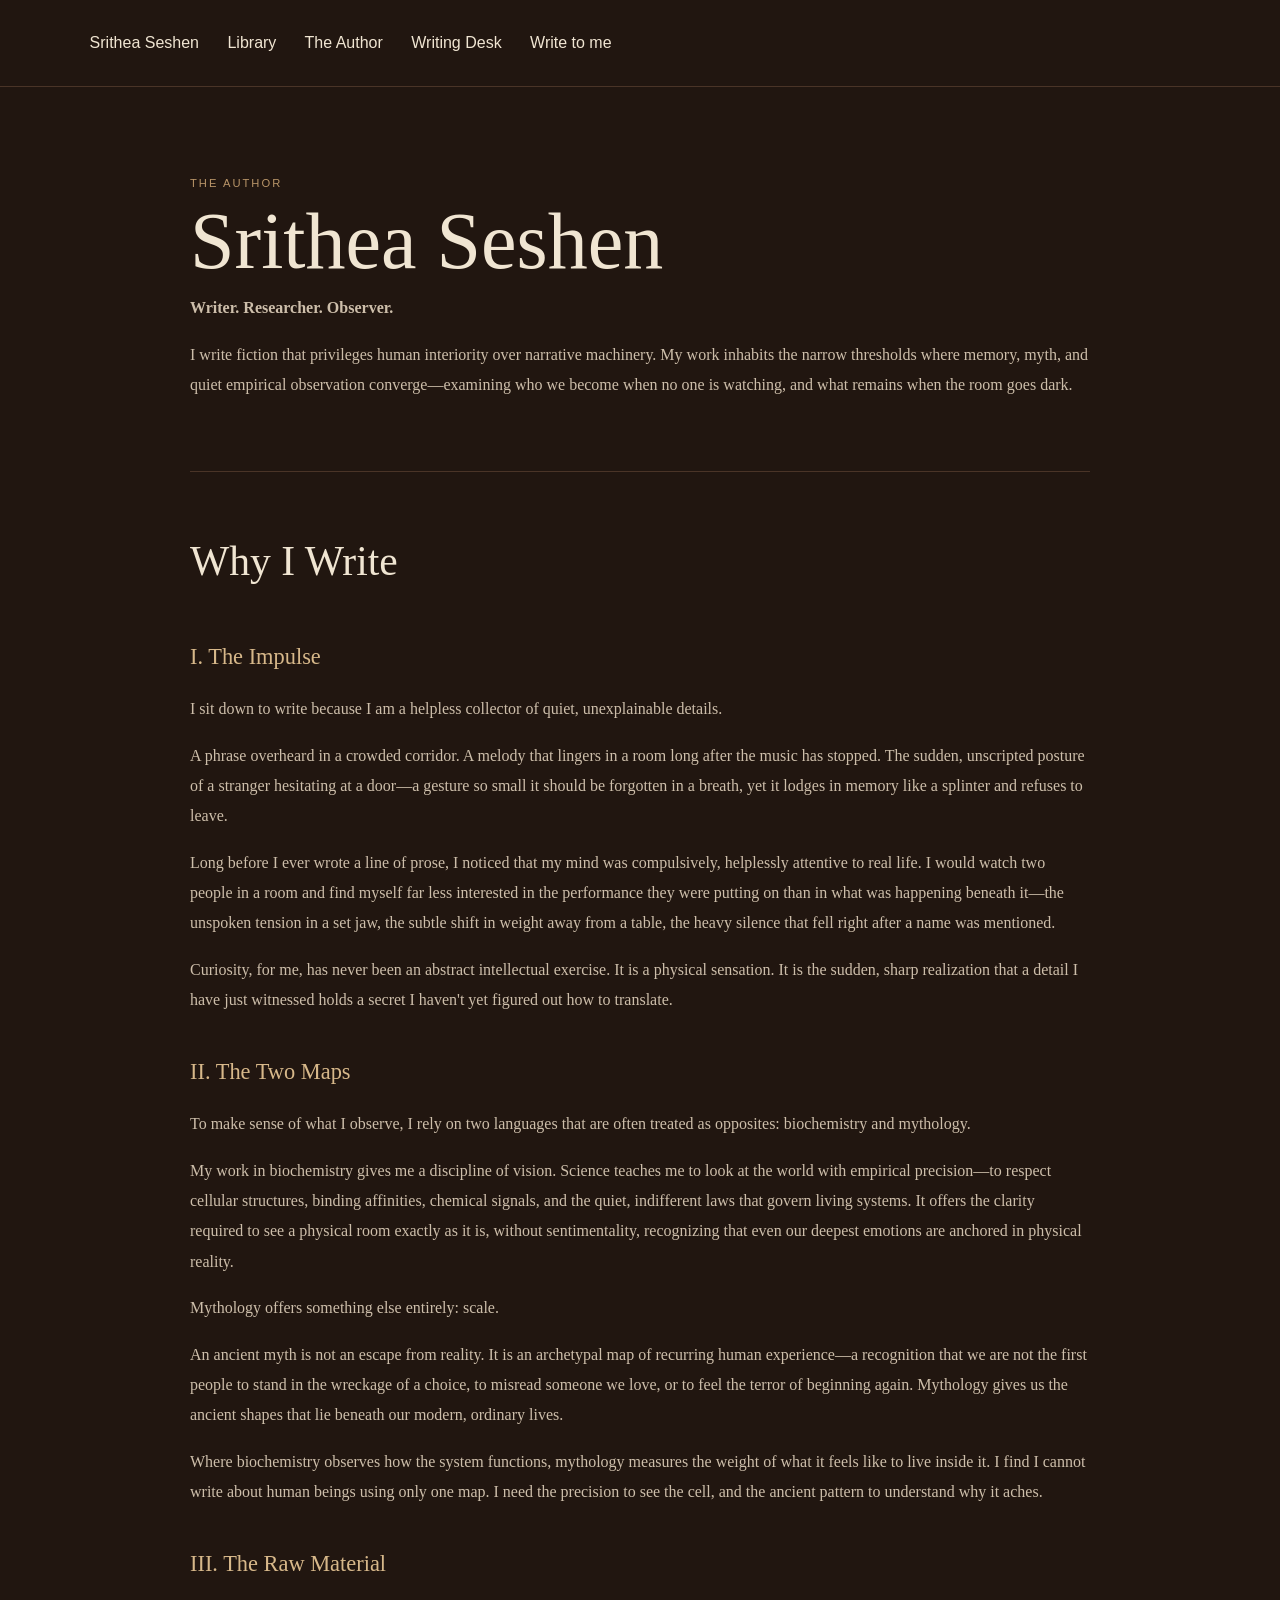
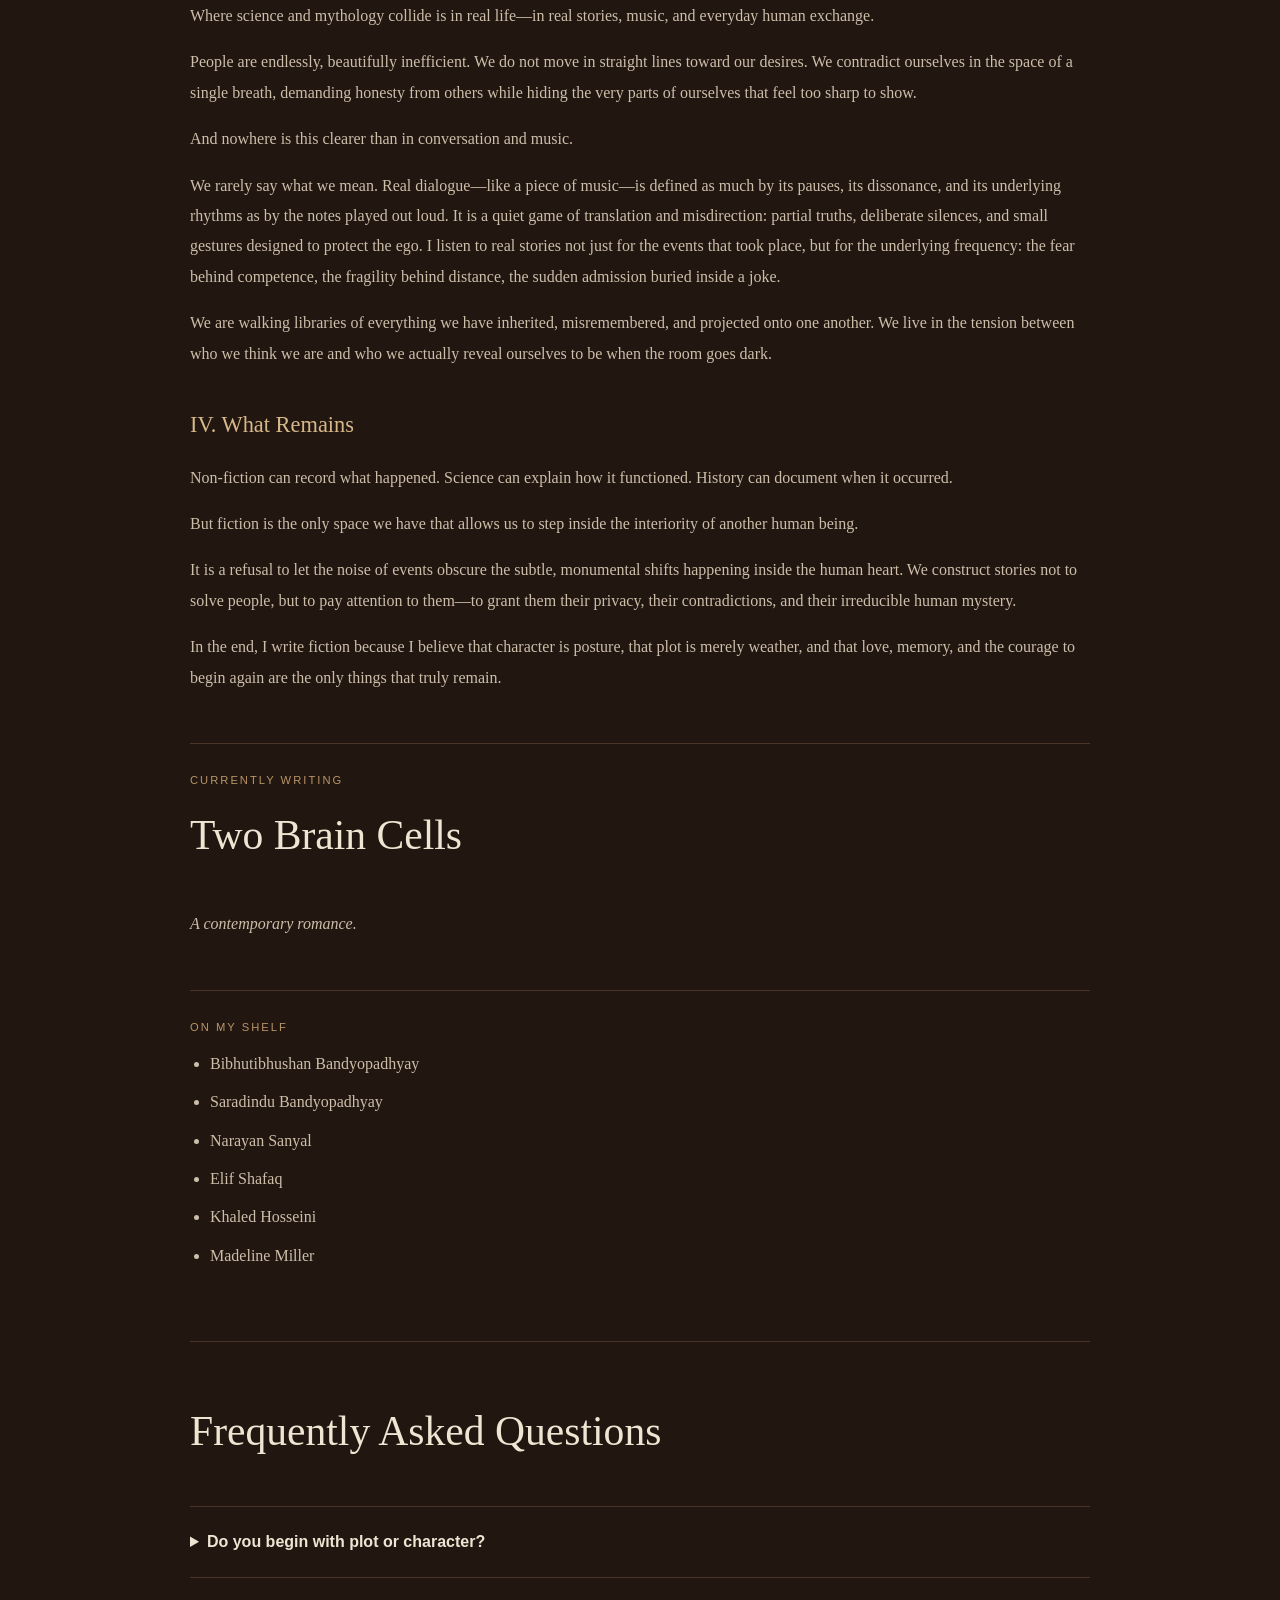
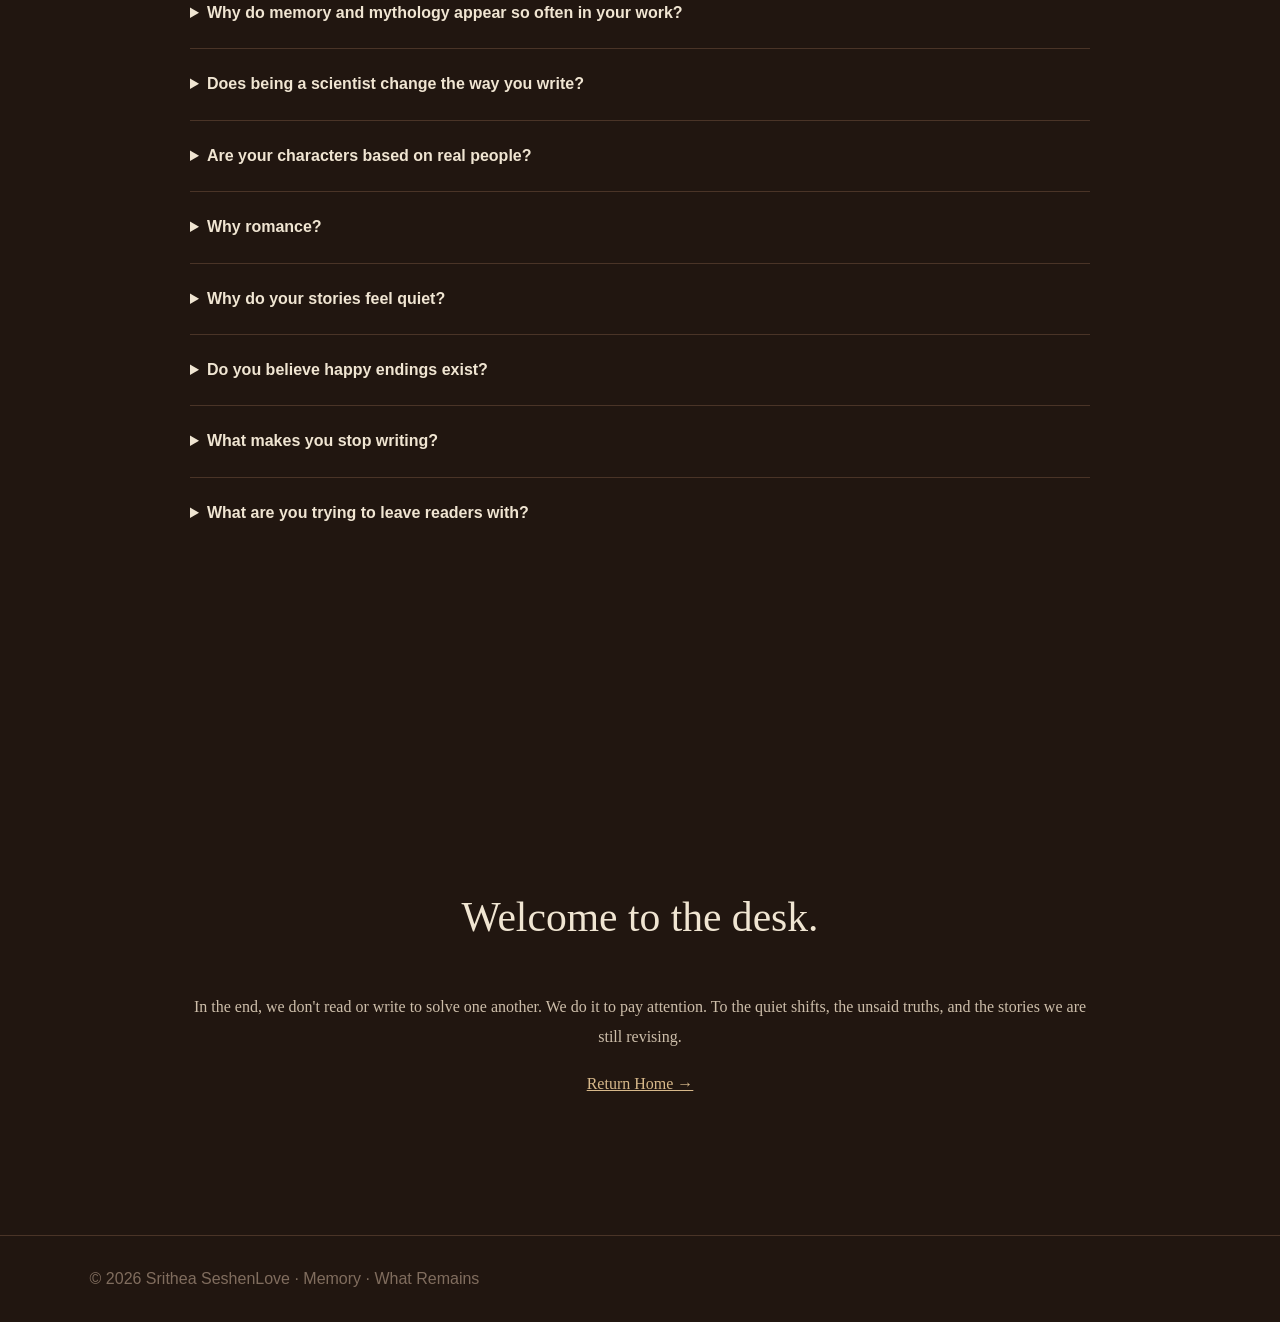
==== commit a2739613: "Update about.html" ====
--- a/about.html
+++ b/about.html
@@ -3,7 +3,7 @@
 <head>
 <meta charset="UTF-8">
 <meta name="viewport" content="width=device-width, initial-scale=1.0">
-<title>About — Srithea Seshen</title>
+<title>The Author — Srithea Seshen</title>
 <style>
 body { margin:0; background:#211610; color:#F0E5D2; font-family:Georgia,serif; line-height:1.9 }
 nav, footer { padding:28px 7%; border-bottom:1px solid #4A3427; font-family:Arial,sans-serif }
@@ -22,13 +22,19 @@
 summary:hover { color:#D7B88A }
 details p { margin-top:12px; margin-bottom:0 }
 .closing { text-align:center; padding:120px 8% }
-footer { border-top:1px solid #4A3427; border-bottom:none; color:#806D5E; display:flex; justify-content:space-between }
+footer { border-top:1px solid #4A3427; border-bottom:none; color:#806D5E; display:flex; justify-space-between }
 </style>
 </head>
 <body>
-<nav><a href="index.html">Srithea Seshen</a><a href="index.html#works">Works</a><a href="writing-desk.html">Writing Desk</a><a href="contact.html">Contact</a></nav>
+<nav>
+    <a href="index.html">Srithea Seshen</a>
+    <a href="index.html#library">Library</a>
+    <a href="about.html">The Author</a>
+    <a href="writing-desk.html">Writing Desk</a>
+    <a href="contact.html">Write to me</a>
+</nav>
 <section>
-<div class="small">About</div>
+<div class="small">The Author</div>
 <h1>Srithea Seshen</h1>
 <p><strong>Writer. Researcher. Observer.</strong></p>
 <p>I write fiction that privileges human interiority over narrative machinery. My work inhabits the narrow thresholds where memory, myth, and quiet empirical observation converge—examining who we become when no one is watching, and what remains when the room goes dark.</p>
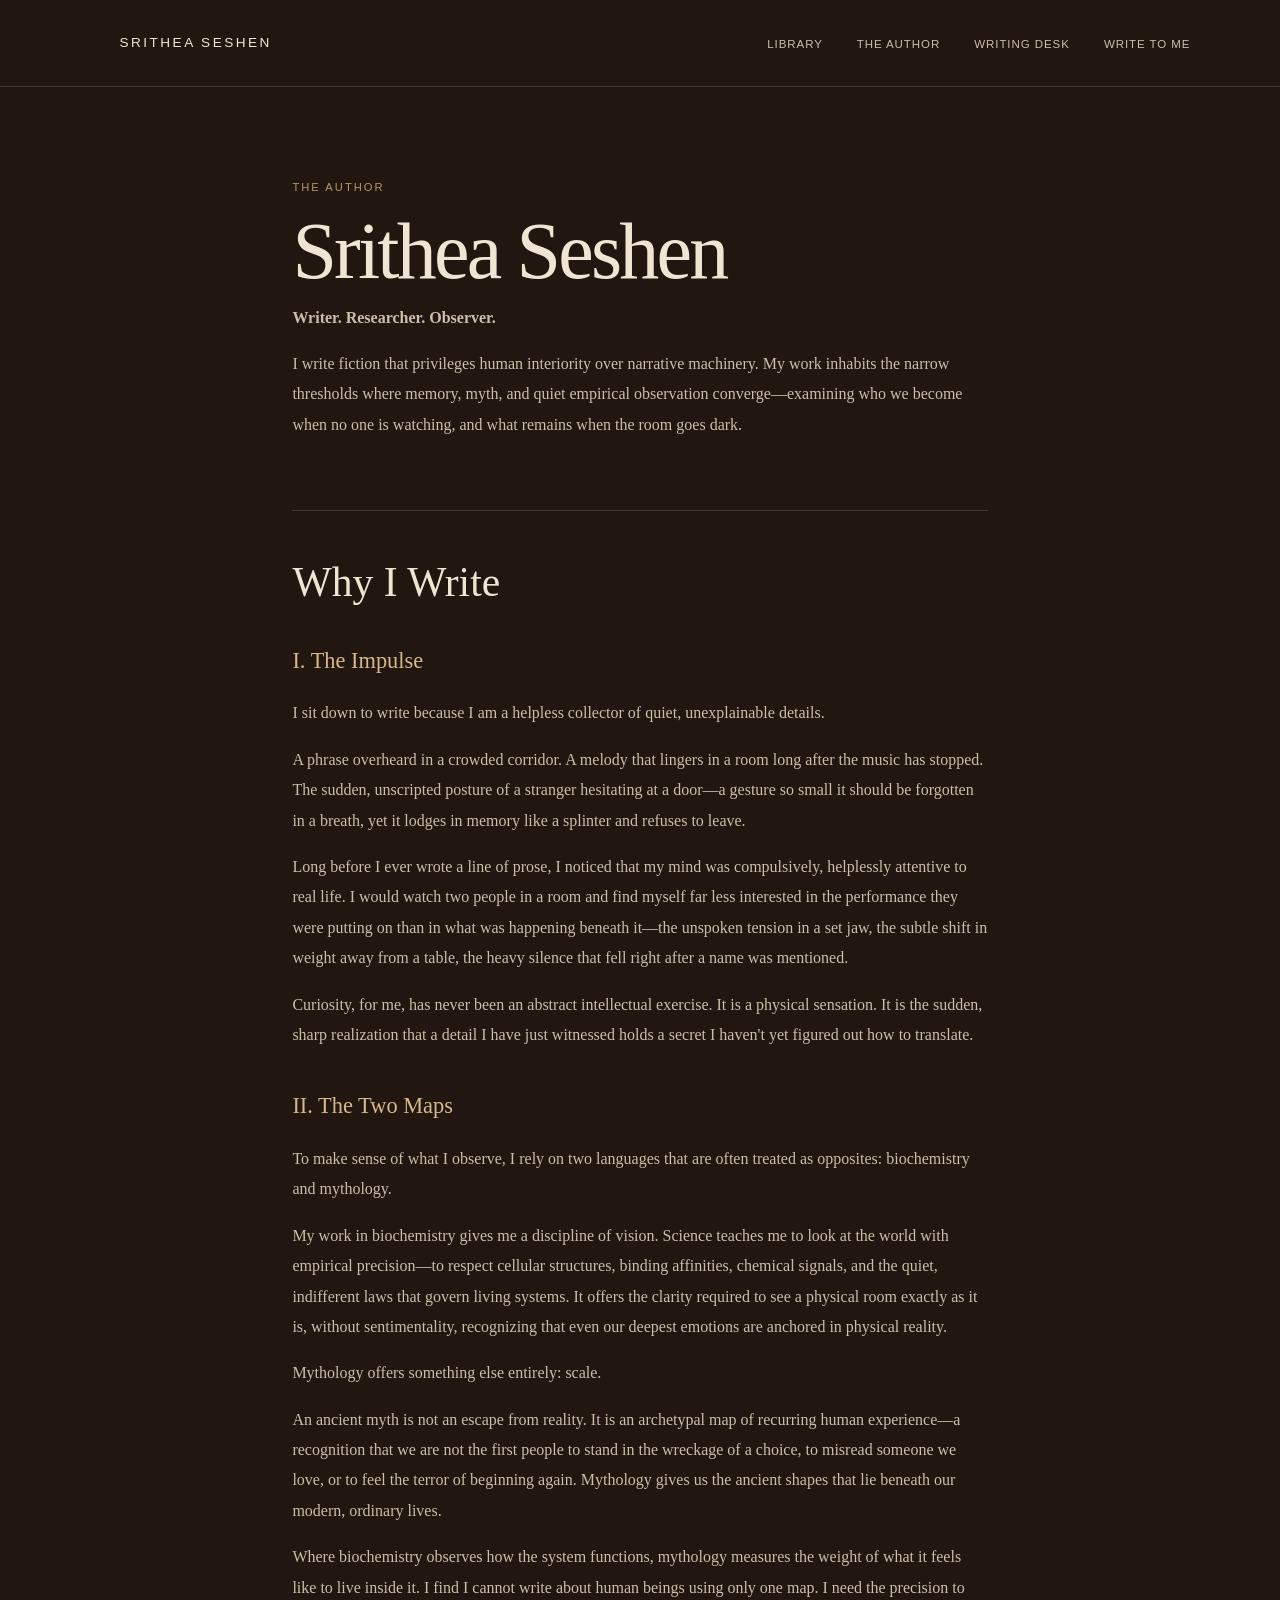
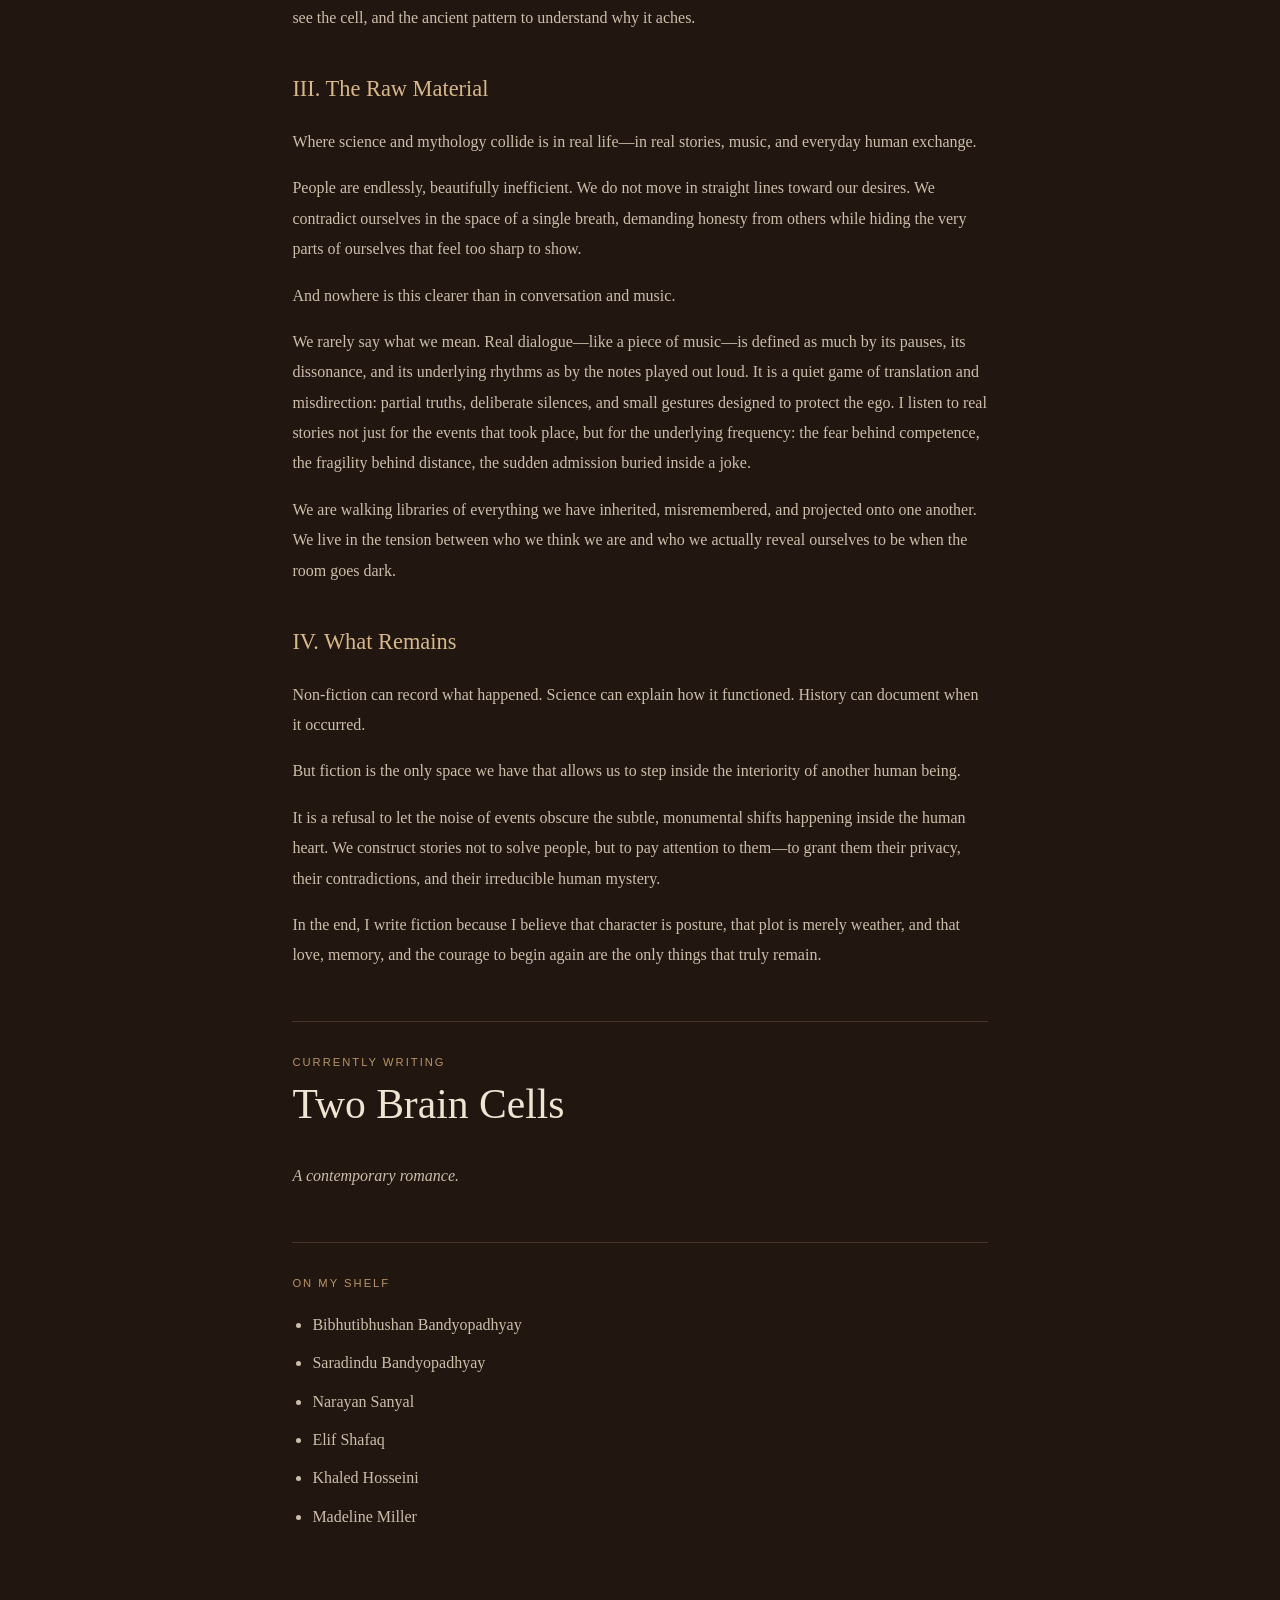
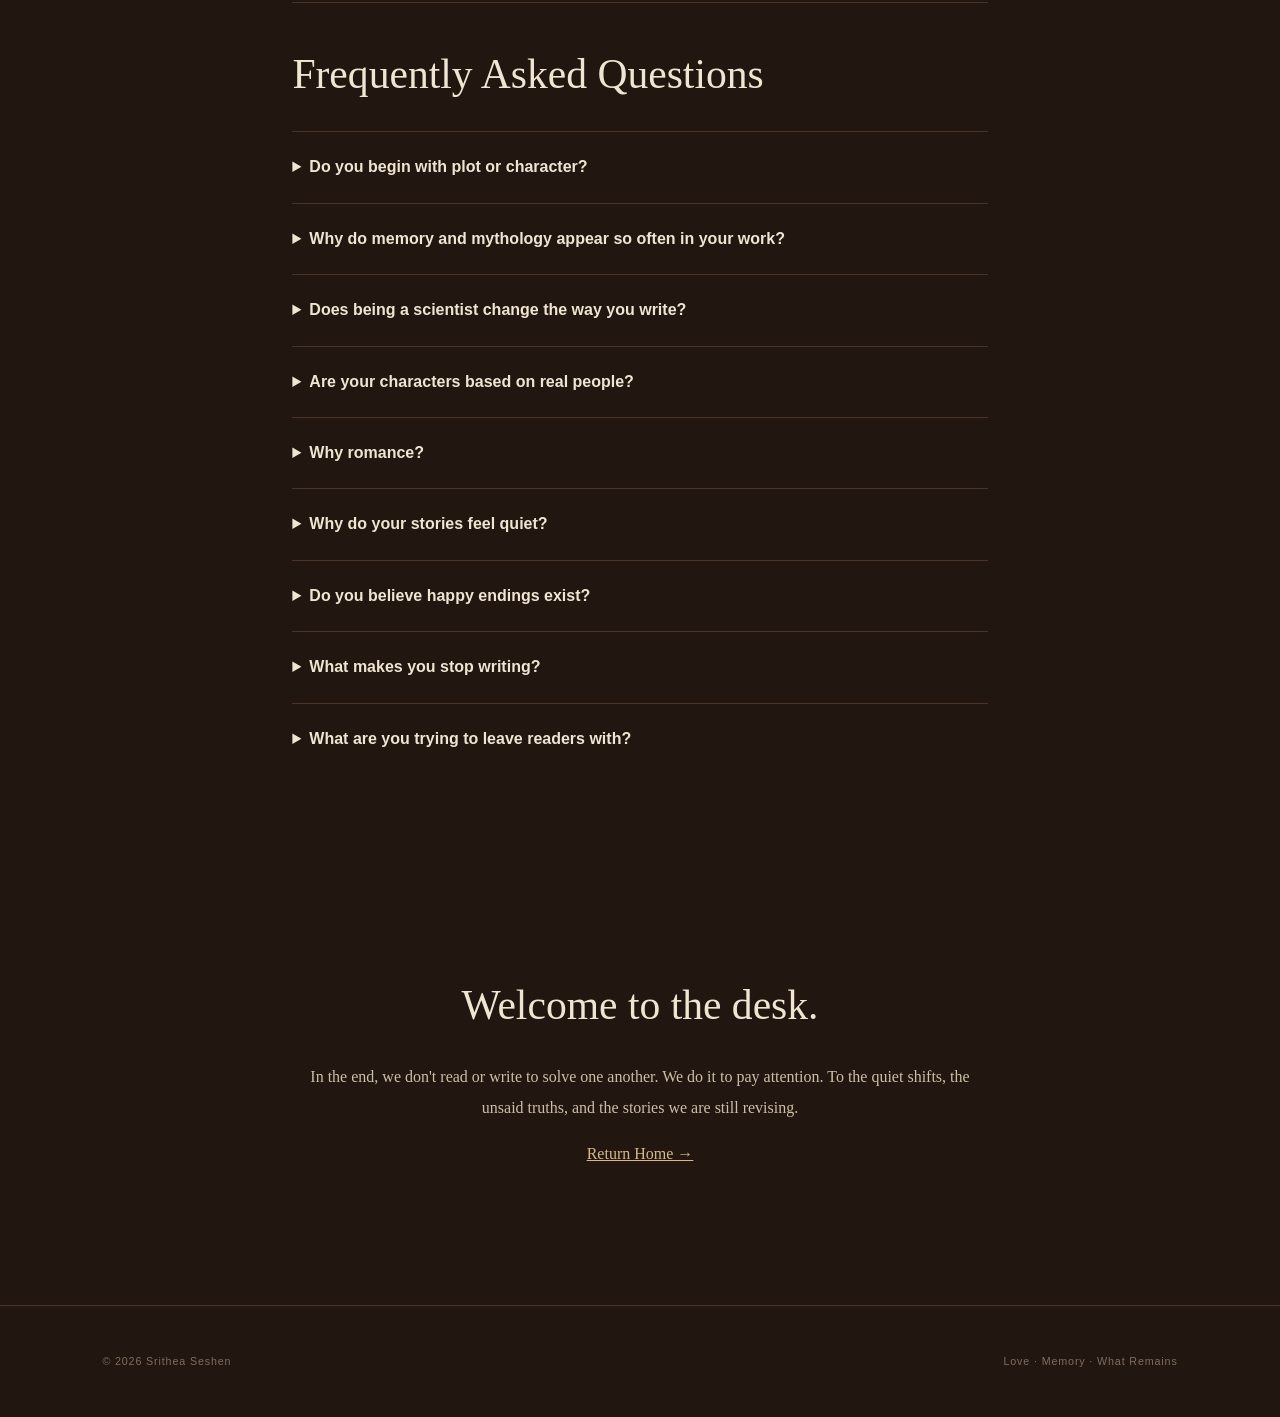
==== commit 9ac8659b: "Update about.html" ====
--- a/about.html
+++ b/about.html
@@ -1,148 +1,826 @@
 <!DOCTYPE html>
 <html lang="en">
 <head>
+
 <meta charset="UTF-8">
-<meta name="viewport" content="width=device-width, initial-scale=1.0">
+
+<meta
+    name="viewport"
+    content="width=device-width, initial-scale=1.0"
+>
+
 <title>The Author — Srithea Seshen</title>
+
 <style>
-body { margin:0; background:#211610; color:#F0E5D2; font-family:Georgia,serif; line-height:1.9 }
-nav, footer { padding:28px 7%; border-bottom:1px solid #4A3427; font-family:Arial,sans-serif }
-nav a { color:#F0E5D2; text-decoration:none; margin-right:24px }
-section { padding:90px 8%; max-width:900px; margin:auto }
-h1 { font-size:5rem; font-weight:400; line-height:.9; margin:.2em 0 }
-h2 { font-size:2.6rem; font-weight:400; border-top:1px solid #4A3427; padding-top:50px; margin-top:70px }
-h3 { font-size:1.4rem; font-weight:400; color:#D7B88A; margin-top:35px; margin-bottom:10px }
-.small { font:0.7rem Arial,sans-serif; letter-spacing:.18em; text-transform:uppercase; color:#B99568 }
-p { color:#CDBEAA }
-.current, .shelf { border-top:1px solid #4A3427; padding-top:30px; margin-top:50px }
-.shelf ul { padding-left:20px }
-.shelf li { margin:.5rem 0; color:#CDBEAA }
-details { border-top:1px solid #4A3427; padding:20px 0 }
-summary { cursor:pointer; font-family:Arial,sans-serif; font-weight:bold; color:#F0E5D2; outline:none }
-summary:hover { color:#D7B88A }
-details p { margin-top:12px; margin-bottom:0 }
-.closing { text-align:center; padding:120px 8% }
-footer { border-top:1px solid #4A3427; border-bottom:none; color:#806D5E; display:flex; justify-space-between }
+
+/* =====================================================
+   COLOUR SYSTEM
+   ===================================================== */
+
+:root {
+    --bg: #211610;
+    --bg-deep: #160E0A;
+    --surface: #281A13;
+    --surface-light: #332219;
+
+    --text: #F0E5D2;
+    --text-muted: #CDBEAA;
+    --text-dim: #806D5E;
+
+    --accent: #D7B88A;
+    --accent-dark: #B99568;
+
+    --line: #4A3427;
+    --line-soft: #604837;
+}
+
+
+/* =====================================================
+   RESET
+   ===================================================== */
+
+* {
+    box-sizing: border-box;
+}
+
+html {
+    scroll-behavior: smooth;
+}
+
+body {
+    margin: 0;
+
+    background: var(--bg);
+
+    color: var(--text);
+
+    font-family:
+        Georgia,
+        "Times New Roman",
+        serif;
+
+    line-height: 1.9;
+
+    -webkit-font-smoothing: antialiased;
+
+    -moz-osx-font-smoothing: grayscale;
+}
+
+a {
+    color: inherit;
+}
+
+
+/* =====================================================
+   NAVIGATION
+   MATCHES INDEX.HTML
+   ===================================================== */
+
+nav {
+    padding: 28px 7%;
+
+    display: flex;
+
+    justify-content: space-between;
+
+    align-items: center;
+
+    border-bottom: 1px solid var(--line);
+
+    background: var(--bg);
+
+    position: relative;
+
+    z-index: 10;
+}
+
+.logo {
+    font-family:
+        Arial,
+        Helvetica,
+        sans-serif;
+
+    font-size: 0.85rem;
+
+    letter-spacing: 0.18em;
+
+    text-transform: uppercase;
+
+    text-decoration: none;
+
+    color: var(--text);
+}
+
+nav a {
+    margin-left: 30px;
+
+    font-family:
+        Arial,
+        Helvetica,
+        sans-serif;
+
+    font-size: 0.72rem;
+
+    letter-spacing: 0.08em;
+
+    text-transform: uppercase;
+
+    text-decoration: none;
+
+    color: var(--text-muted);
+
+    transition: color 0.25s ease;
+}
+
+nav a:hover {
+    color: var(--accent);
+}
+
+
+/* =====================================================
+   MAIN CONTENT
+   ===================================================== */
+
+section {
+    padding: 90px 8%;
+
+    max-width: 900px;
+
+    margin: auto;
+}
+
+
+/* =====================================================
+   HEADINGS
+   ===================================================== */
+
+h1 {
+    font-size: 5rem;
+
+    font-weight: 400;
+
+    line-height: 0.9;
+
+    margin: 0.2em 0;
+
+    letter-spacing: -0.035em;
+}
+
+h2 {
+    font-size: 2.6rem;
+
+    font-weight: 400;
+
+    border-top: 1px solid var(--line);
+
+    padding-top: 50px;
+
+    margin-top: 70px;
+
+    line-height: 1.05;
+}
+
+h3 {
+    font-size: 1.4rem;
+
+    font-weight: 400;
+
+    color: var(--accent);
+
+    margin-top: 35px;
+
+    margin-bottom: 10px;
+}
+
+
+/* =====================================================
+   SMALL LABELS
+   ===================================================== */
+
+.small {
+    font-family:
+        Arial,
+        Helvetica,
+        sans-serif;
+
+    font-size: 0.7rem;
+
+    letter-spacing: 0.18em;
+
+    text-transform: uppercase;
+
+    color: var(--accent-dark);
+}
+
+
+/* =====================================================
+   BODY TEXT
+   ===================================================== */
+
+p {
+    color: var(--text-muted);
+}
+
+
+/* =====================================================
+   CURRENTLY WRITING / SHELF
+   ===================================================== */
+
+.current,
+.shelf {
+    border-top: 1px solid var(--line);
+
+    padding-top: 30px;
+
+    margin-top: 50px;
+}
+
+.shelf ul {
+    padding-left: 20px;
+}
+
+.shelf li {
+    margin: 0.5rem 0;
+
+    color: var(--text-muted);
+}
+
+
+/* =====================================================
+   FAQ
+   ===================================================== */
+
+details {
+    border-top: 1px solid var(--line);
+
+    padding: 20px 0;
+}
+
+summary {
+    cursor: pointer;
+
+    font-family:
+        Arial,
+        Helvetica,
+        sans-serif;
+
+    font-weight: bold;
+
+    color: var(--text);
+
+    outline: none;
+}
+
+summary:hover {
+    color: var(--accent);
+}
+
+details p {
+    margin-top: 12px;
+
+    margin-bottom: 0;
+}
+
+
+/* =====================================================
+   CLOSING
+   ===================================================== */
+
+.closing {
+    text-align: center;
+
+    padding: 120px 8%;
+}
+
+.closing h2 {
+    border: none;
+
+    padding-top: 0;
+
+    margin-top: 0;
+}
+
+
+/* =====================================================
+   FOOTER
+   MATCHES INDEX.HTML
+   ===================================================== */
+
+footer {
+    padding: 45px 8%;
+
+    display: flex;
+
+    justify-content: space-between;
+
+    align-items: center;
+
+    border-top: 1px solid var(--line);
+
+    background: var(--bg);
+
+    font-family:
+        Arial,
+        Helvetica,
+        sans-serif;
+
+    font-size: 0.67rem;
+
+    letter-spacing: 0.08em;
+
+    color: var(--text-dim);
+}
+
+
+/* =====================================================
+   MOBILE
+   ===================================================== */
+
+@media (max-width: 850px) {
+
+    nav {
+        padding: 23px 6%;
+    }
+
+    nav a {
+        margin-left: 15px;
+
+        font-size: 0.68rem;
+    }
+
+    section {
+        padding: 80px 7%;
+    }
+
+    h1 {
+        font-size: clamp(
+            4rem,
+            17vw,
+            6.5rem
+        );
+    }
+
+    footer {
+        padding: 35px 7%;
+
+        flex-direction: column;
+
+        align-items: flex-start;
+
+        gap: 12px;
+    }
+}
+
+
+@media (max-width: 520px) {
+
+    nav {
+        flex-direction: column;
+
+        align-items: flex-start;
+
+        gap: 18px;
+    }
+
+    nav div:last-child {
+        display: flex;
+
+        flex-wrap: wrap;
+
+        gap: 12px;
+    }
+
+    nav a {
+        margin-left: 0;
+
+        margin-right: 12px;
+    }
+
+    section {
+        padding: 70px 7%;
+    }
+
+    h1 {
+        font-size: 4rem;
+    }
+
+    h2 {
+        font-size: 2.3rem;
+    }
+
+    footer {
+        padding: 30px 7%;
+    }
+}
+
 </style>
+
 </head>
+
+
 <body>
+
+
+<!-- =====================================================
+     NAVIGATION
+     ===================================================== -->
+
 <nav>
-    <a href="index.html">Srithea Seshen</a>
-    <a href="index.html#library">Library</a>
-    <a href="about.html">The Author</a>
-    <a href="writing-desk.html">Writing Desk</a>
-    <a href="contact.html">Write to me</a>
+
+    <a
+        class="logo"
+        href="index.html"
+    >
+        Srithea Seshen
+    </a>
+
+    <div>
+
+        <a href="index.html#library">
+            Library
+        </a>
+
+        <a href="about.html">
+            The Author
+        </a>
+
+        <a href="writing-desk.html">
+            Writing Desk
+        </a>
+
+        <a href="contact.html">
+            Write to me
+        </a>
+
+    </div>
+
 </nav>
+
+
+<!-- =====================================================
+     ABOUT
+     ===================================================== -->
+
 <section>
-<div class="small">The Author</div>
-<h1>Srithea Seshen</h1>
-<p><strong>Writer. Researcher. Observer.</strong></p>
-<p>I write fiction that privileges human interiority over narrative machinery. My work inhabits the narrow thresholds where memory, myth, and quiet empirical observation converge—examining who we become when no one is watching, and what remains when the room goes dark.</p>
-
-<h2>Why I Write</h2>
-
-<h3>I. The Impulse</h3>
-<p>I sit down to write because I am a helpless collector of quiet, unexplainable details.</p>
-<p>A phrase overheard in a crowded corridor. A melody that lingers in a room long after the music has stopped. The sudden, unscripted posture of a stranger hesitating at a door—a gesture so small it should be forgotten in a breath, yet it lodges in memory like a splinter and refuses to leave.</p>
-<p>Long before I ever wrote a line of prose, I noticed that my mind was compulsively, helplessly attentive to real life. I would watch two people in a room and find myself far less interested in the performance they were putting on than in what was happening beneath it—the unspoken tension in a set jaw, the subtle shift in weight away from a table, the heavy silence that fell right after a name was mentioned.</p>
-<p>Curiosity, for me, has never been an abstract intellectual exercise. It is a physical sensation. It is the sudden, sharp realization that a detail I have just witnessed holds a secret I haven't yet figured out how to translate.</p>
-
-<h3>II. The Two Maps</h3>
-<p>To make sense of what I observe, I rely on two languages that are often treated as opposites: biochemistry and mythology.</p>
-<p>My work in biochemistry gives me a discipline of vision. Science teaches me to look at the world with empirical precision—to respect cellular structures, binding affinities, chemical signals, and the quiet, indifferent laws that govern living systems. It offers the clarity required to see a physical room exactly as it is, without sentimentality, recognizing that even our deepest emotions are anchored in physical reality.</p>
-<p>Mythology offers something else entirely: scale.</p>
-<p>An ancient myth is not an escape from reality. It is an archetypal map of recurring human experience—a recognition that we are not the first people to stand in the wreckage of a choice, to misread someone we love, or to feel the terror of beginning again. Mythology gives us the ancient shapes that lie beneath our modern, ordinary lives.</p>
-<p>Where biochemistry observes how the system functions, mythology measures the weight of what it feels like to live inside it. I find I cannot write about human beings using only one map. I need the precision to see the cell, and the ancient pattern to understand why it aches.</p>
-
-<h3>III. The Raw Material</h3>
-<p>Where science and mythology collide is in real life—in real stories, music, and everyday human exchange.</p>
-<p>People are endlessly, beautifully inefficient. We do not move in straight lines toward our desires. We contradict ourselves in the space of a single breath, demanding honesty from others while hiding the very parts of ourselves that feel too sharp to show.</p>
-<p>And nowhere is this clearer than in conversation and music.</p>
-<p>We rarely say what we mean. Real dialogue—like a piece of music—is defined as much by its pauses, its dissonance, and its underlying rhythms as by the notes played out loud. It is a quiet game of translation and misdirection: partial truths, deliberate silences, and small gestures designed to protect the ego. I listen to real stories not just for the events that took place, but for the underlying frequency: the fear behind competence, the fragility behind distance, the sudden admission buried inside a joke.</p>
-<p>We are walking libraries of everything we have inherited, misremembered, and projected onto one another. We live in the tension between who we think we are and who we actually reveal ourselves to be when the room goes dark.</p>
-
-<h3>IV. What Remains</h3>
-<p>Non-fiction can record what happened. Science can explain how it functioned. History can document when it occurred.</p>
-<p>But fiction is the only space we have that allows us to step inside the interiority of another human being.</p>
-<p>It is a refusal to let the noise of events obscure the subtle, monumental shifts happening inside the human heart. We construct stories not to solve people, but to pay attention to them—to grant them their privacy, their contradictions, and their irreducible human mystery.</p>
-<p>In the end, I write fiction because I believe that character is posture, that plot is merely weather, and that love, memory, and the courage to begin again are the only things that truly remain.</p>
-
-<div class="current">
-<div class="small">Currently Writing</div>
-<h2 style="border:none;padding-top:0;margin-top:10px">Two Brain Cells</h2>
-<p><em>A contemporary romance.</em></p>
-</div>
-
-<div class="shelf">
-<div class="small">On My Shelf</div>
-<ul>
-<li>Bibhutibhushan Bandyopadhyay</li>
-<li>Saradindu Bandyopadhyay</li>
-<li>Narayan Sanyal</li>
-<li>Elif Shafaq</li>
-<li>Khaled Hosseini</li>
-<li>Madeline Miller</li>
-</ul>
-</div>
-
-<h2>Frequently Asked Questions</h2>
-
-<details>
-<summary>Do you begin with plot or character?</summary>
-<p>A person or a situation—provoked by a song or a piece of music. Sometimes a quote, a text. Sometimes it's a contradiction they can't quite explain. I spend a long time listening before I ask them to carry a story.</p>
-</details>
-
-<details>
-<summary>Why do memory and mythology appear so often in your work?</summary>
-<p>My background in biochemistry taught me that systems are constantly adapting, breaking down, and re-regulating themselves. In human life, memory and mythology are how we regulate the emotional heart.</p>
-<p>We don't remember our lives with cold objectivity; memory is an active, changing witness. And when our personal memories feel too chaotic or overwhelming, mythology gives us a container—a reminder that people have walked through this exact dark room before. I bring both into my fiction because I'm fascinated by how we use ancient stories to make sense of ordinary, modern heartbreaks.</p>
-</details>
-
-<details>
-<summary>Does being a scientist change the way you write?</summary>
-<p>It makes me a more disciplined observer. Science teaches you to honor cause and effect without judging the outcome. When I write fiction, that background keeps me honest—it stops me from forcing a plot and forces me to pay attention to how human beings actually behave when the pressure is on.</p>
-</details>
-
-<details>
-<summary>Are your characters based on real people?</summary>
-<p>Mostly, yes—but rarely in a straight line.</p>
-<p>My characters almost always begin with real people: a specific posture, a rhythm of speech, a way of holding a silence, or an emotional contradiction I've witnessed in real life. But once a character enters a story, they cease to be a transcript. Fiction acts like a prism. You take the truth of someone you know, combine it with the voice or grief of someone else, and place them in a situation they never actually faced. They start as people I've known, but they earn their own independent lives on the page.</p>
-</details>
-
-<details>
-<summary>Why romance?</summary>
-<p>Because nothing reveals who we are faster than the desire to connect with someone else. Romance is the room where we are forced to put down our drafts, admit who we actually are, and take the risk of being known.</p>
-</details>
-
-<details>
-<summary>Why do your stories feel quiet?</summary>
-<p>Because the metaphysical requires quiet. You can't hear an echo in a room full of shouting.</p>
-<p>My stories are quiet because I am interested in the invisible architecture of human life—the unsaid truths, the weight of memory, and the unseen connections that pull people together. When you quiet the external noise, an ordinary conversation in a small room suddenly begins to shimmer.</p>
-</details>
-
-<details>
-<summary>Do you believe happy endings exist?</summary>
-<p>I believe in happy endings, but I define them differently. A happy ending isn't the absence of future trouble; it's the presence of truth, choice, and the courage to stay open to the person becoming in front of you.</p>
-</details>
-
-<details>
-<summary>What makes you stop writing?</summary>
-<p>When the story starts trying to answer questions it hasn't earned the right to answer yet. I step away to let the silence do its job, and I only come back when I'm ready to listen again.</p>
-</details>
-
-<details>
-<summary>What are you trying to leave readers with?</summary>
-<p>The feeling that they have just stepped out of a very quiet room where something monumental just shifted. I want to leave them with the understanding that the most ordinary human moments are actually carrying the weight of the world.</p>
-</details>
+
+    <div class="small">
+        The Author
+    </div>
+
+    <h1>
+        Srithea Seshen
+    </h1>
+
+    <p>
+        <strong>Writer. Researcher. Observer.</strong>
+    </p>
+
+    <p>
+        I write fiction that privileges human interiority over narrative machinery. My work inhabits the narrow thresholds where memory, myth, and quiet empirical observation converge—examining who we become when no one is watching, and what remains when the room goes dark.
+    </p>
+
+
+    <h2>
+        Why I Write
+    </h2>
+
+
+    <h3>
+        I. The Impulse
+    </h3>
+
+    <p>
+        I sit down to write because I am a helpless collector of quiet, unexplainable details.
+    </p>
+
+    <p>
+        A phrase overheard in a crowded corridor. A melody that lingers in a room long after the music has stopped. The sudden, unscripted posture of a stranger hesitating at a door—a gesture so small it should be forgotten in a breath, yet it lodges in memory like a splinter and refuses to leave.
+    </p>
+
+    <p>
+        Long before I ever wrote a line of prose, I noticed that my mind was compulsively, helplessly attentive to real life. I would watch two people in a room and find myself far less interested in the performance they were putting on than in what was happening beneath it—the unspoken tension in a set jaw, the subtle shift in weight away from a table, the heavy silence that fell right after a name was mentioned.
+    </p>
+
+    <p>
+        Curiosity, for me, has never been an abstract intellectual exercise. It is a physical sensation. It is the sudden, sharp realization that a detail I have just witnessed holds a secret I haven't yet figured out how to translate.
+    </p>
+
+
+    <h3>
+        II. The Two Maps
+    </h3>
+
+    <p>
+        To make sense of what I observe, I rely on two languages that are often treated as opposites: biochemistry and mythology.
+    </p>
+
+    <p>
+        My work in biochemistry gives me a discipline of vision. Science teaches me to look at the world with empirical precision—to respect cellular structures, binding affinities, chemical signals, and the quiet, indifferent laws that govern living systems. It offers the clarity required to see a physical room exactly as it is, without sentimentality, recognizing that even our deepest emotions are anchored in physical reality.
+    </p>
+
+    <p>
+        Mythology offers something else entirely: scale.
+    </p>
+
+    <p>
+        An ancient myth is not an escape from reality. It is an archetypal map of recurring human experience—a recognition that we are not the first people to stand in the wreckage of a choice, to misread someone we love, or to feel the terror of beginning again. Mythology gives us the ancient shapes that lie beneath our modern, ordinary lives.
+    </p>
+
+    <p>
+        Where biochemistry observes how the system functions, mythology measures the weight of what it feels like to live inside it. I find I cannot write about human beings using only one map. I need the precision to see the cell, and the ancient pattern to understand why it aches.
+    </p>
+
+
+    <h3>
+        III. The Raw Material
+    </h3>
+
+    <p>
+        Where science and mythology collide is in real life—in real stories, music, and everyday human exchange.
+    </p>
+
+    <p>
+        People are endlessly, beautifully inefficient. We do not move in straight lines toward our desires. We contradict ourselves in the space of a single breath, demanding honesty from others while hiding the very parts of ourselves that feel too sharp to show.
+    </p>
+
+    <p>
+        And nowhere is this clearer than in conversation and music.
+    </p>
+
+    <p>
+        We rarely say what we mean. Real dialogue—like a piece of music—is defined as much by its pauses, its dissonance, and its underlying rhythms as by the notes played out loud. It is a quiet game of translation and misdirection: partial truths, deliberate silences, and small gestures designed to protect the ego. I listen to real stories not just for the events that took place, but for the underlying frequency: the fear behind competence, the fragility behind distance, the sudden admission buried inside a joke.
+    </p>
+
+    <p>
+        We are walking libraries of everything we have inherited, misremembered, and projected onto one another. We live in the tension between who we think we are and who we actually reveal ourselves to be when the room goes dark.
+    </p>
+
+
+    <h3>
+        IV. What Remains
+    </h3>
+
+    <p>
+        Non-fiction can record what happened. Science can explain how it functioned. History can document when it occurred.
+    </p>
+
+    <p>
+        But fiction is the only space we have that allows us to step inside the interiority of another human being.
+    </p>
+
+    <p>
+        It is a refusal to let the noise of events obscure the subtle, monumental shifts happening inside the human heart. We construct stories not to solve people, but to pay attention to them—to grant them their privacy, their contradictions, and their irreducible human mystery.
+    </p>
+
+    <p>
+        In the end, I write fiction because I believe that character is posture, that plot is merely weather, and that love, memory, and the courage to begin again are the only things that truly remain.
+    </p>
+
+
+    <!-- CURRENTLY WRITING -->
+
+    <div class="current">
+
+        <div class="small">
+            Currently Writing
+        </div>
+
+        <h2
+            style="
+                border:none;
+                padding-top:0;
+                margin-top:10px;
+            "
+        >
+            Two Brain Cells
+        </h2>
+
+        <p>
+            <em>A contemporary romance.</em>
+        </p>
+
+    </div>
+
+
+    <!-- SHELF -->
+
+    <div class="shelf">
+
+        <div class="small">
+            On My Shelf
+        </div>
+
+        <ul>
+
+            <li>
+                Bibhutibhushan Bandyopadhyay
+            </li>
+
+            <li>
+                Saradindu Bandyopadhyay
+            </li>
+
+            <li>
+                Narayan Sanyal
+            </li>
+
+            <li>
+                Elif Shafaq
+            </li>
+
+            <li>
+                Khaled Hosseini
+            </li>
+
+            <li>
+                Madeline Miller
+            </li>
+
+        </ul>
+
+    </div>
+
+
+    <!-- FAQ -->
+
+    <h2>
+        Frequently Asked Questions
+    </h2>
+
+
+    <details>
+
+        <summary>
+            Do you begin with plot or character?
+        </summary>
+
+        <p>
+            A person or a situation—provoked by a song or a piece of music. Sometimes a quote, a text. Sometimes it's a contradiction they can't quite explain. I spend a long time listening before I ask them to carry a story.
+        </p>
+
+    </details>
+
+
+    <details>
+
+        <summary>
+            Why do memory and mythology appear so often in your work?
+        </summary>
+
+        <p>
+            My background in biochemistry taught me that systems are constantly adapting, breaking down, and re-regulating themselves. In human life, memory and mythology are how we regulate the emotional heart.
+        </p>
+
+        <p>
+            We don't remember our lives with cold objectivity; memory is an active, changing witness. And when our personal memories feel too chaotic or overwhelming, mythology gives us a container—a reminder that people have walked through this exact dark room before. I bring both into my fiction because I'm fascinated by how we use ancient stories to make sense of ordinary, modern heartbreaks.
+        </p>
+
+    </details>
+
+
+    <details>
+
+        <summary>
+            Does being a scientist change the way you write?
+        </summary>
+
+        <p>
+            It makes me a more disciplined observer. Science teaches you to honor cause and effect without judging the outcome. When I write fiction, that background keeps me honest—it stops me from forcing a plot and forces me to pay attention to how human beings actually behave when the pressure is on.
+        </p>
+
+    </details>
+
+
+    <details>
+
+        <summary>
+            Are your characters based on real people?
+        </summary>
+
+        <p>
+            Mostly, yes—but rarely in a straight line.
+        </p>
+
+        <p>
+            My characters almost always begin with real people: a specific posture, a rhythm of speech, a way of holding a silence, or an emotional contradiction I've witnessed in real life. But once a character enters a story, they cease to be a transcript. Fiction acts like a prism. You take the truth of someone you know, combine it with the voice or grief of someone else, and place them in a situation they never actually faced. They start as people I've known, but they earn their own independent lives on the page.
+        </p>
+
+    </details>
+
+
+    <details>
+
+        <summary>
+            Why romance?
+        </summary>
+
+        <p>
+            Because nothing reveals who we are faster than the desire to connect with someone else. Romance is the room where we are forced to put down our drafts, admit who we actually are, and take the risk of being known.
+        </p>
+
+    </details>
+
+
+    <details>
+
+        <summary>
+            Why do your stories feel quiet?
+        </summary>
+
+        <p>
+            Because the metaphysical requires quiet. You can't hear an echo in a room full of shouting.
+        </p>
+
+        <p>
+            My stories are quiet because I am interested in the invisible architecture of human life—the unsaid truths, the weight of memory, and the unseen connections that pull people together. When you quiet the external noise, an ordinary conversation in a small room suddenly begins to shimmer.
+        </p>
+
+    </details>
+
+
+    <details>
+
+        <summary>
+            Do you believe happy endings exist?
+        </summary>
+
+        <p>
+            I believe in happy endings, but I define them differently. A happy ending isn't the absence of future trouble; it's the presence of truth, choice, and the courage to stay open to the person becoming in front of you.
+        </p>
+
+    </details>
+
+
+    <details>
+
+        <summary>
+            What makes you stop writing?
+        </summary>
+
+        <p>
+            When the story starts trying to answer questions it hasn't earned the right to answer yet. I step away to let the silence do its job, and I only come back when I'm ready to listen again.
+        </p>
+
+    </details>
+
+
+    <details>
+
+        <summary>
+            What are you trying to leave readers with?
+        </summary>
+
+        <p>
+            The feeling that they have just stepped out of a very quiet room where something monumental just shifted. I want to leave them with the understanding that the most ordinary human moments are actually carrying the weight of the world.
+        </p>
+
+    </details>
 
 </section>
 
+
+<!-- =====================================================
+     CLOSING
+     ===================================================== -->
+
 <section class="closing">
-<h2 style="border:none">Welcome to the desk.</h2>
-<p>In the end, we don't read or write to solve one another. We do it to pay attention. To the quiet shifts, the unsaid truths, and the stories we are still revising.</p>
-<p><a href="index.html" style="color:#D7B88A">Return Home →</a></p>
+
+    <h2 style="border:none">
+        Welcome to the desk.
+    </h2>
+
+    <p>
+        In the end, we don't read or write to solve one another. We do it to pay attention. To the quiet shifts, the unsaid truths, and the stories we are still revising.
+    </p>
+
+    <p>
+        <a
+            href="index.html"
+            style="color:#D7B88A"
+        >
+            Return Home →
+        </a>
+    </p>
+
 </section>
 
-<footer><span>© 2026 Srithea Seshen</span><span>Love · Memory · What Remains</span></footer>
+
+<!-- =====================================================
+     FOOTER
+     ===================================================== -->
+
+<footer>
+
+    <span>
+        © 2026 Srithea Seshen
+    </span>
+
+    <span>
+        Love · Memory · What Remains
+    </span>
+
+</footer>
+
+
 </body>
 </html>
